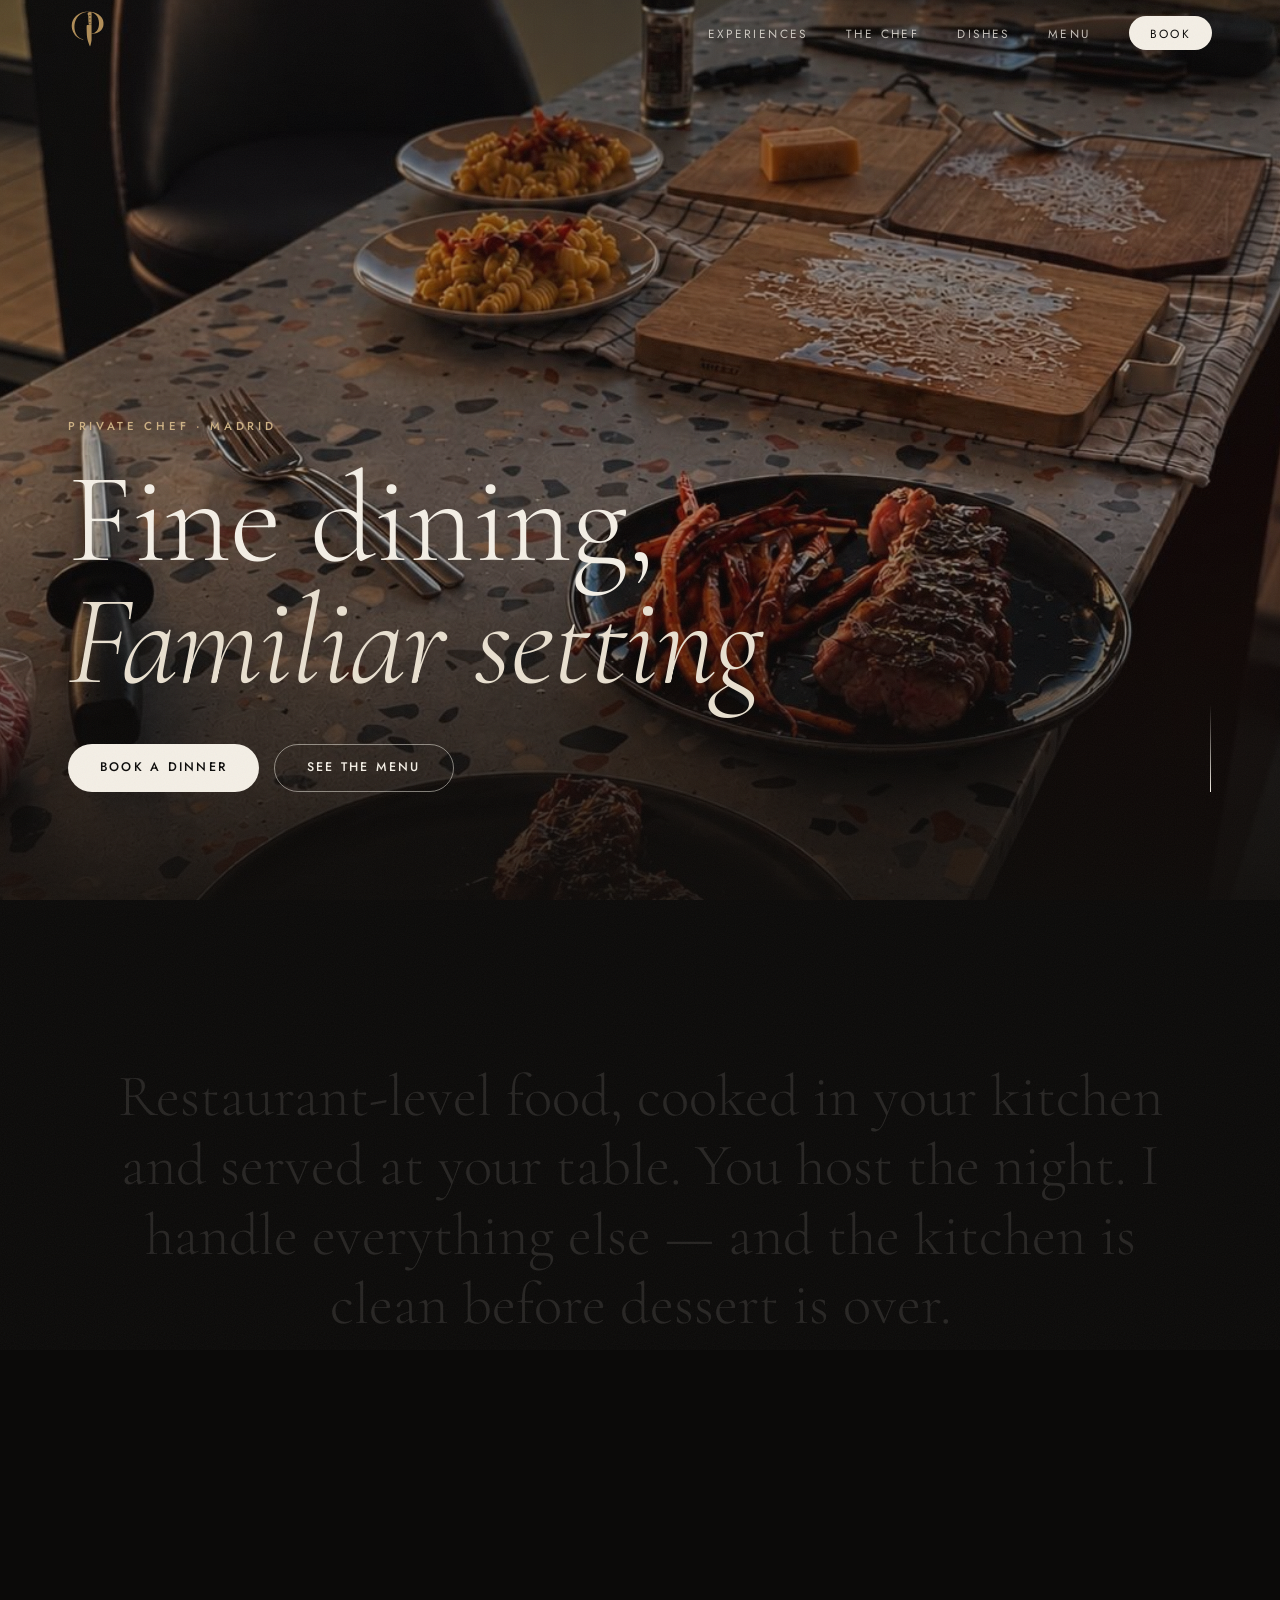
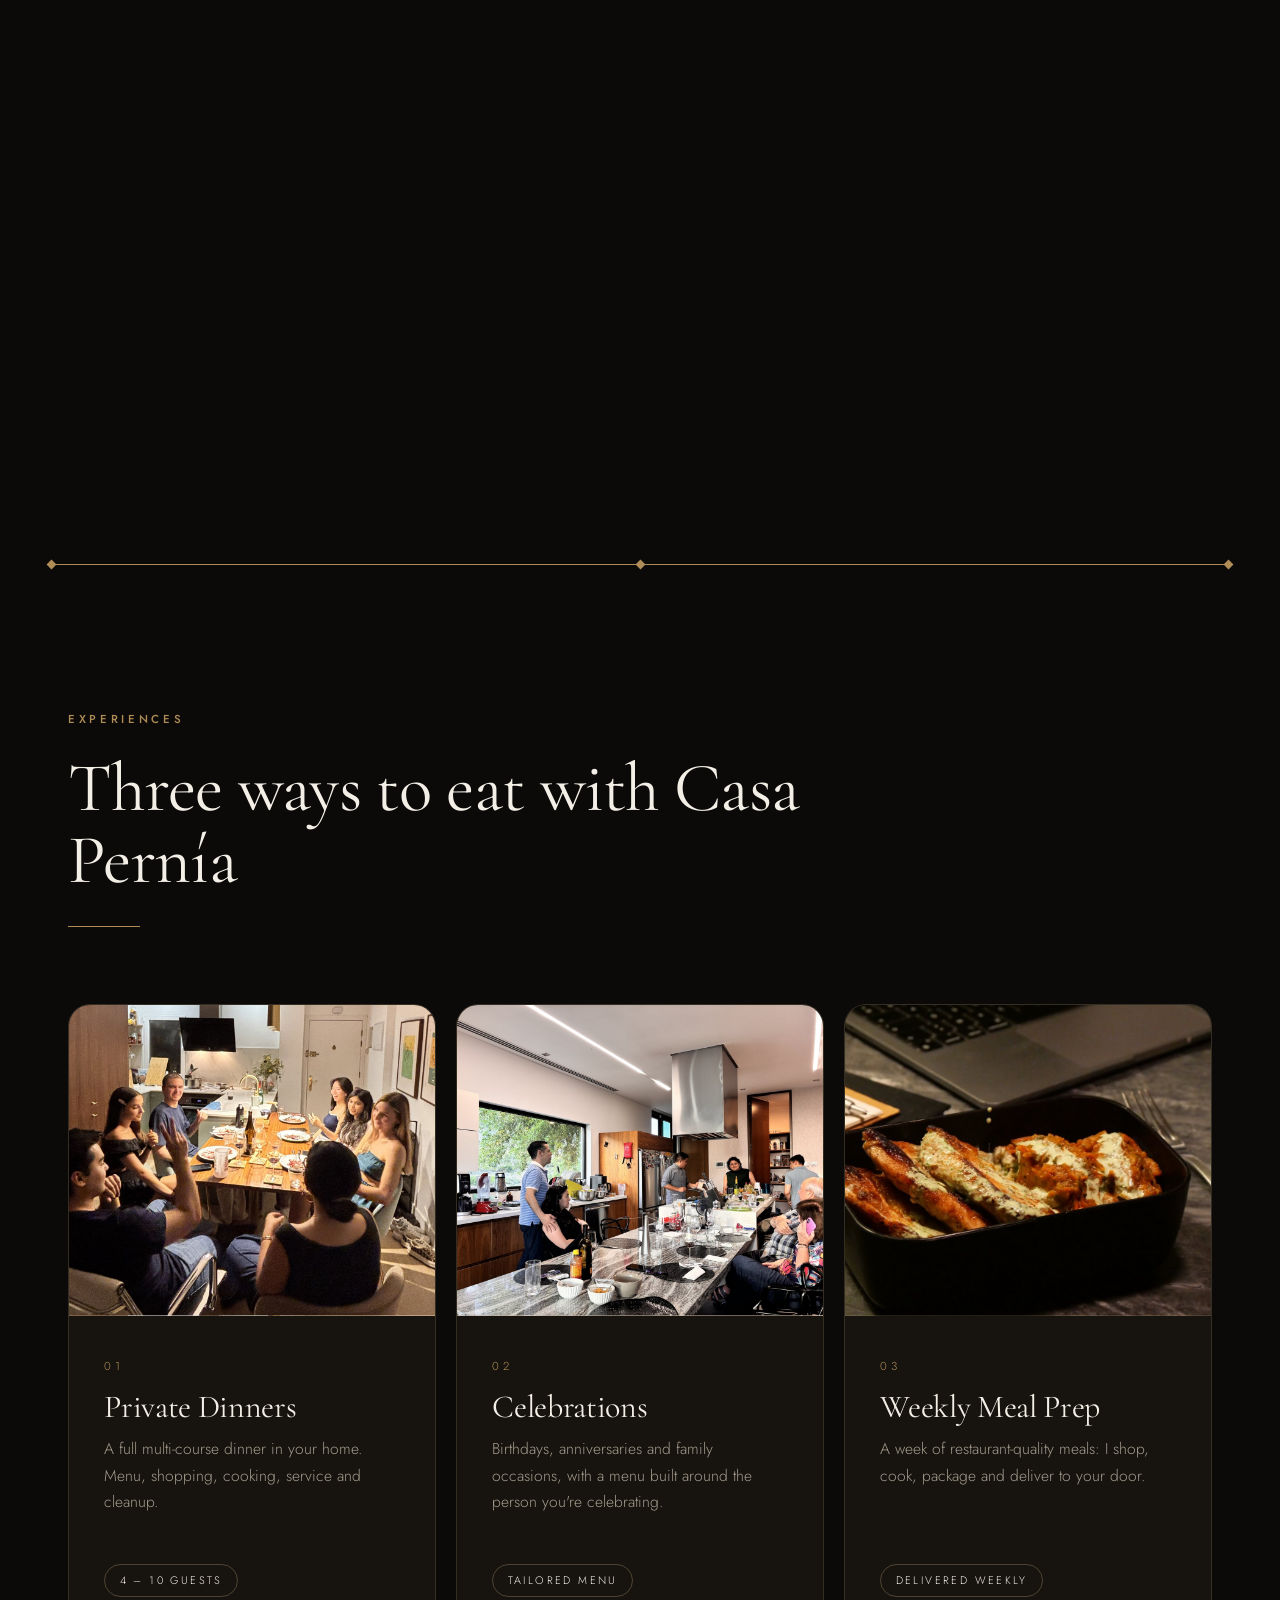
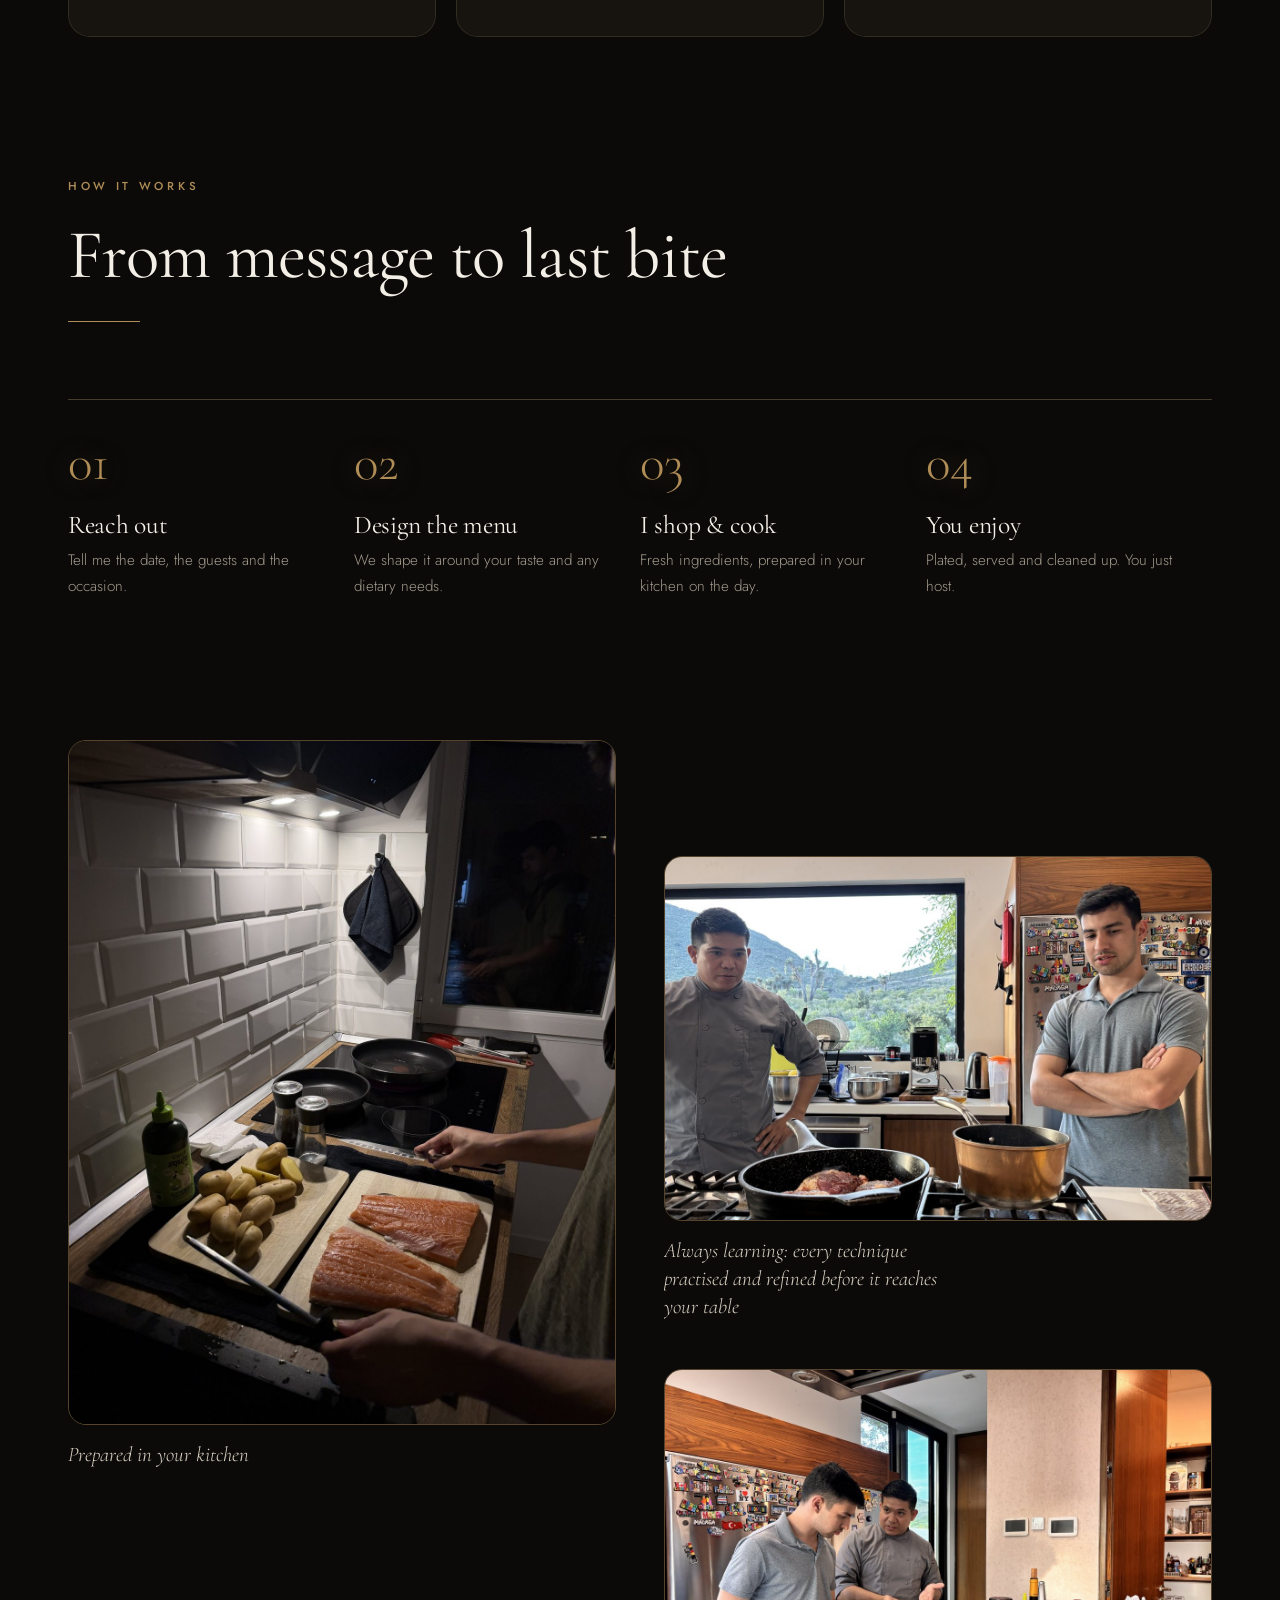
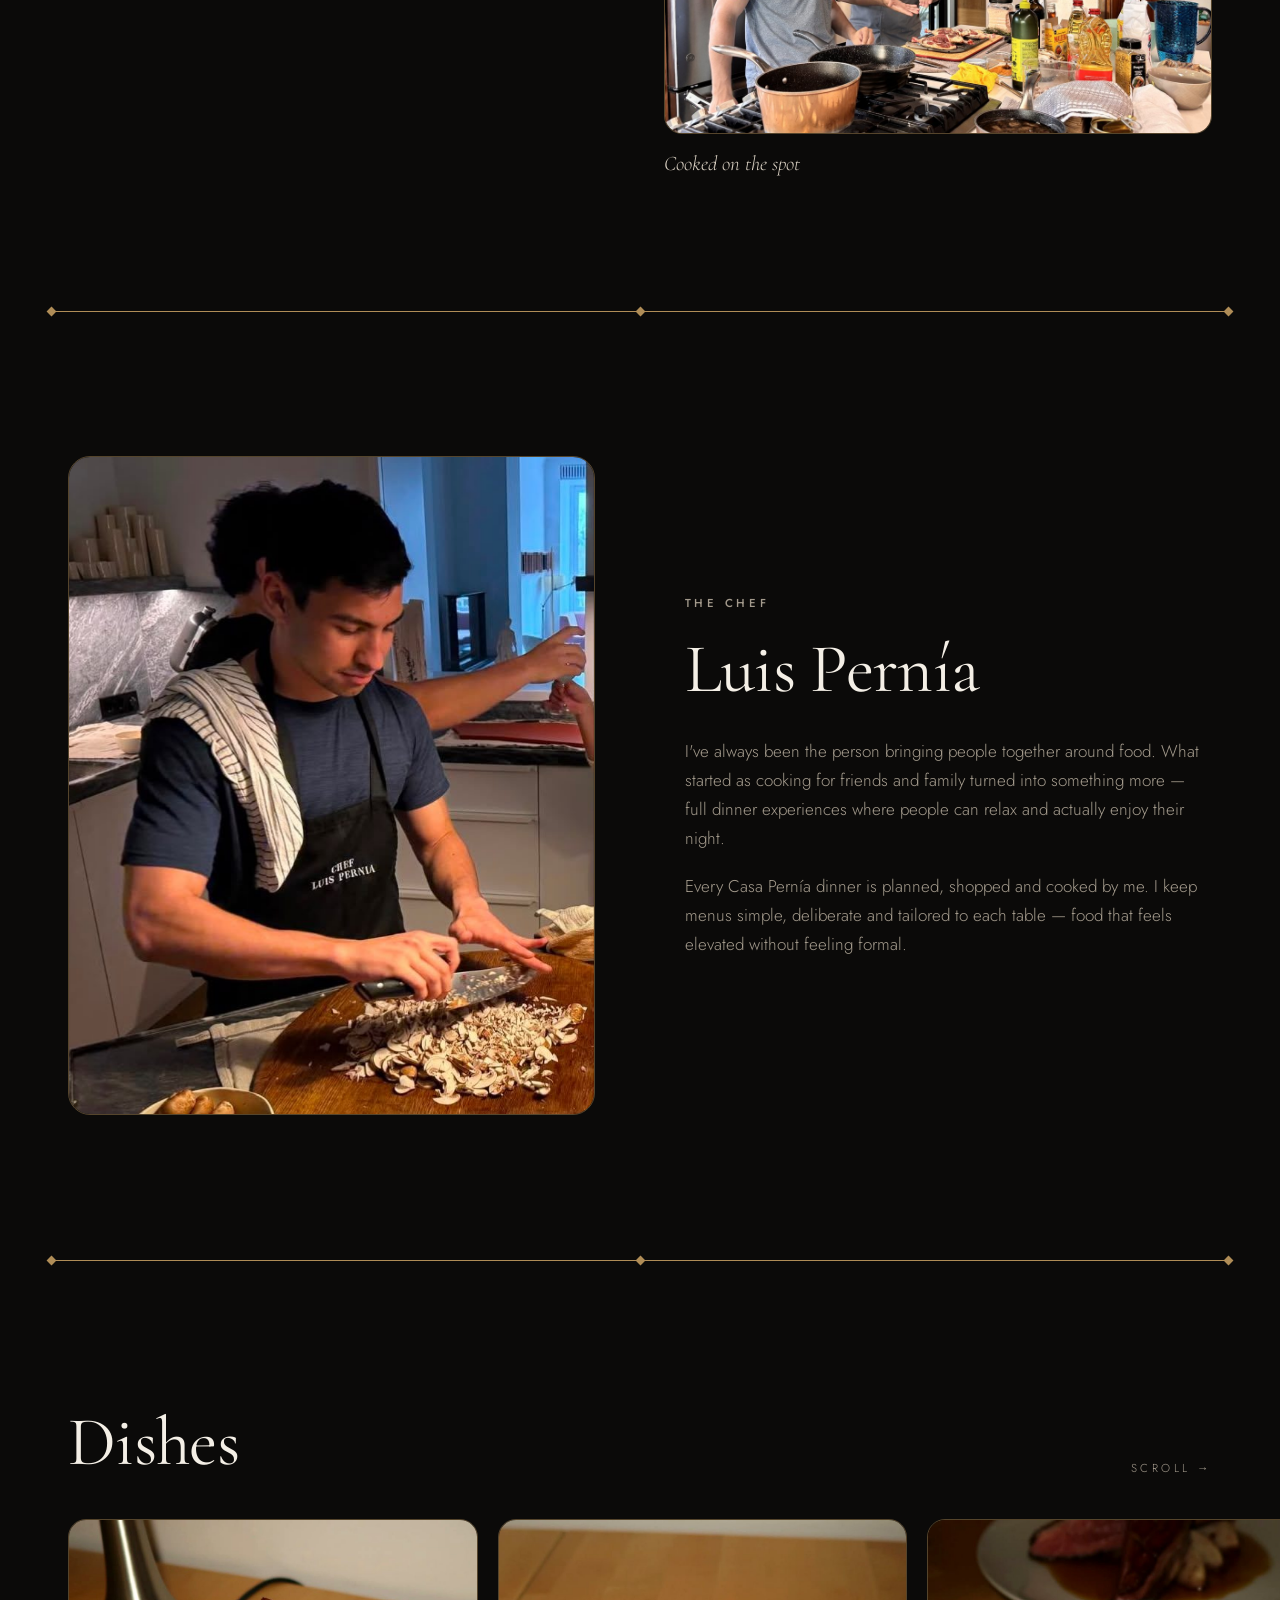
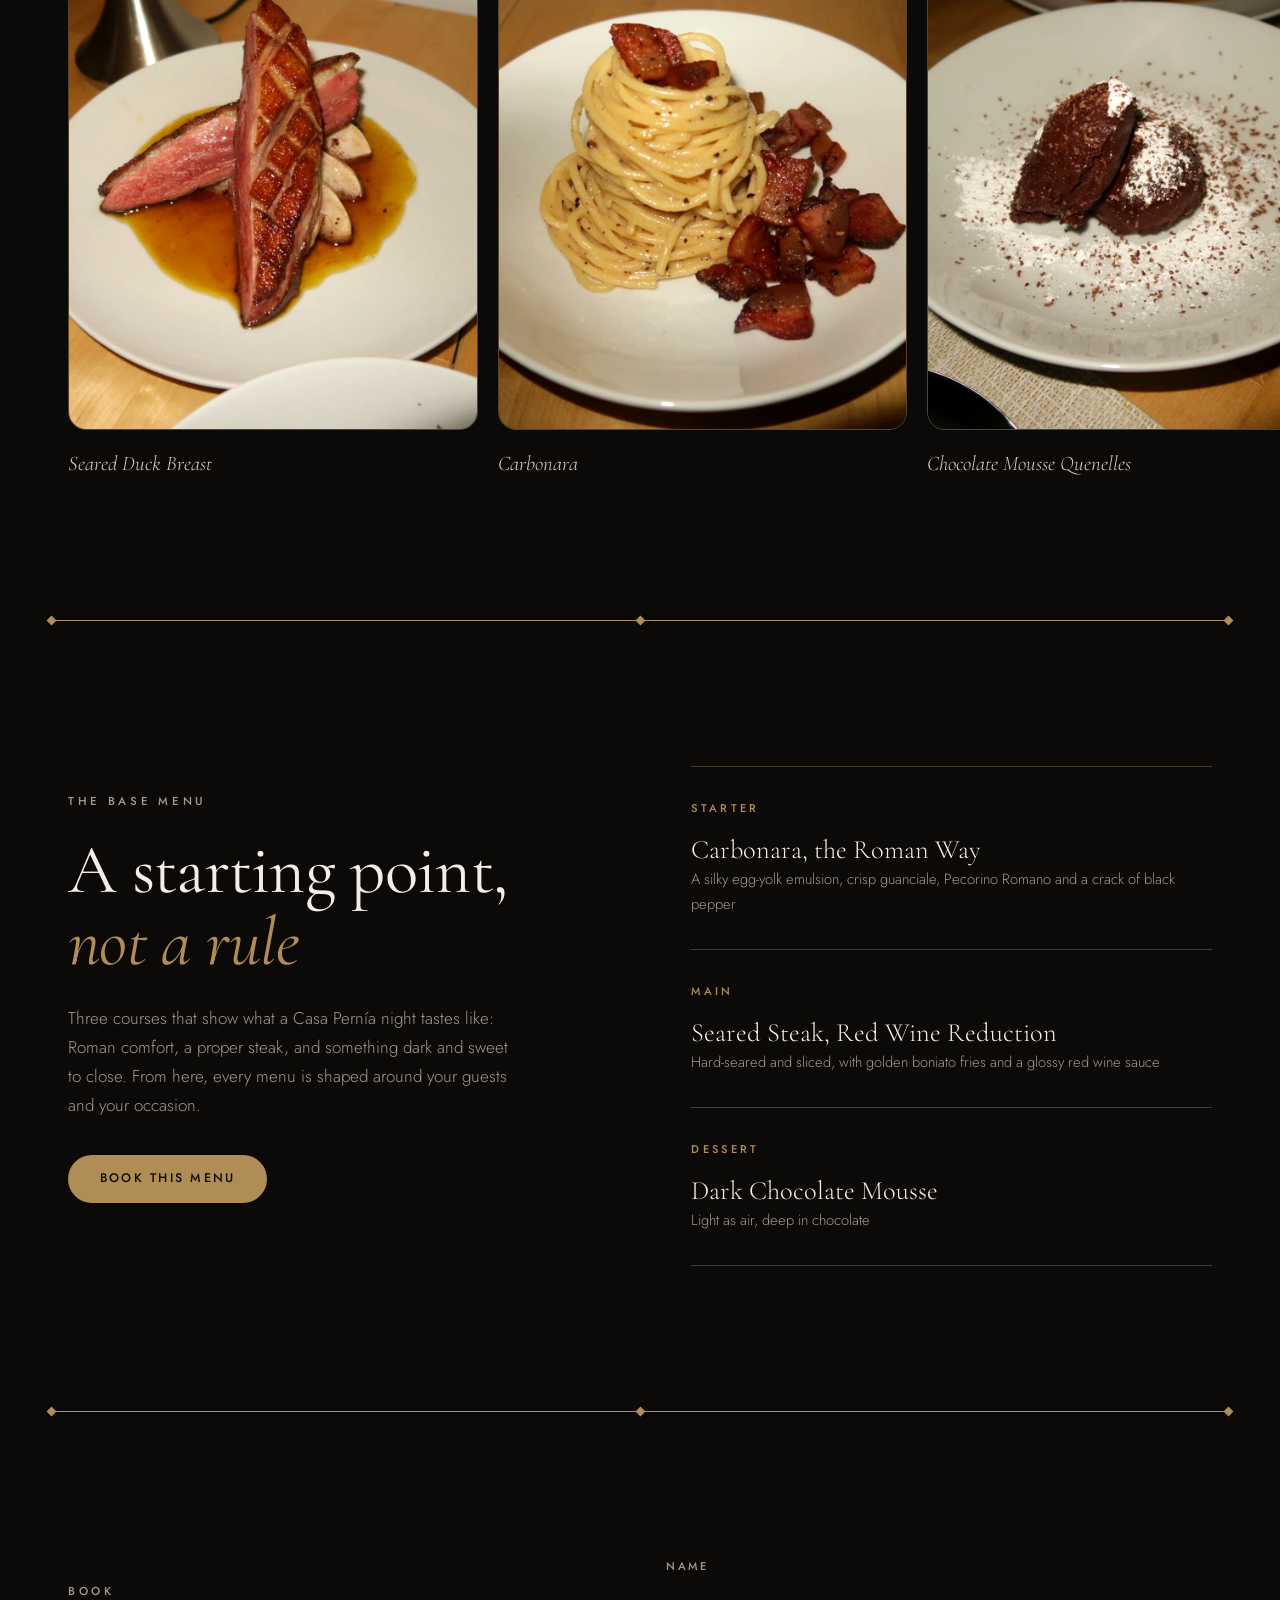
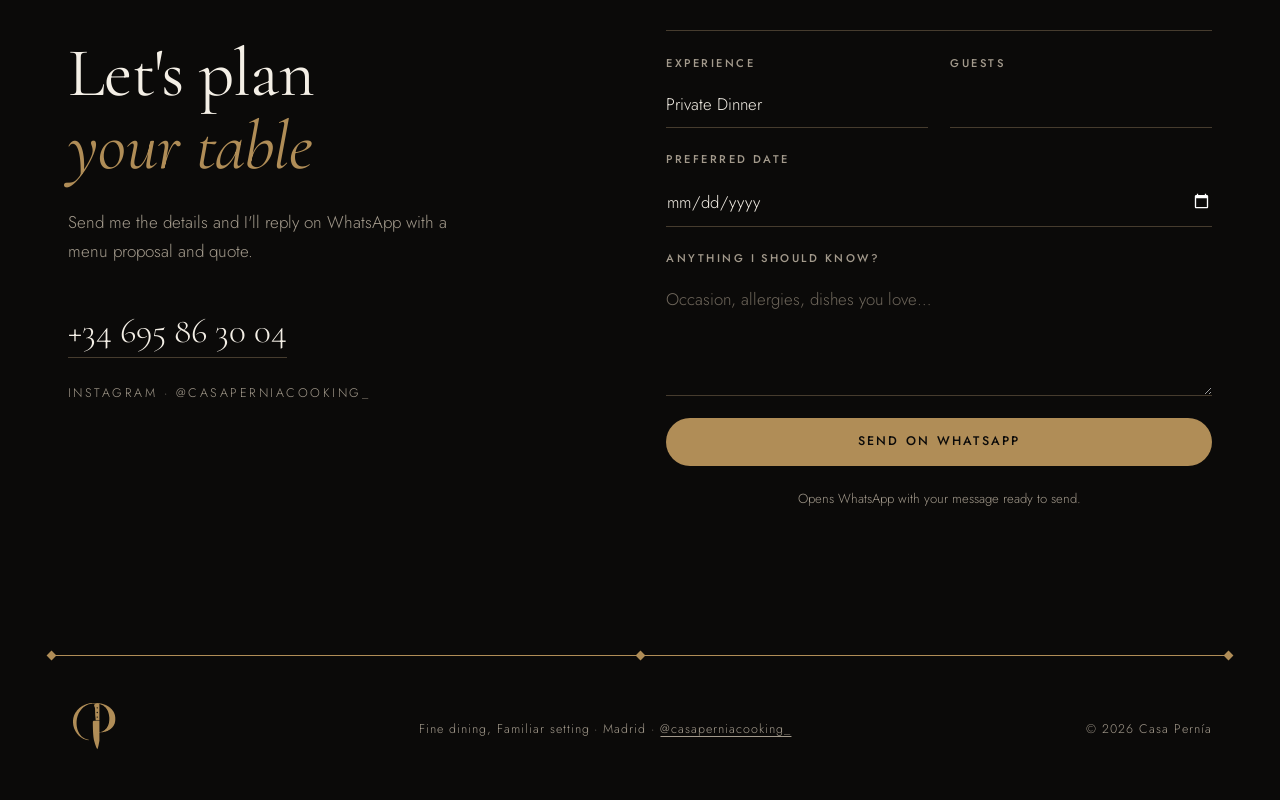
==== index.html @ d882aada "Interlude captions: 'Always learning' on the stove photo with a longer line; cache-bust CSS/JS Co-Au" ====
<!DOCTYPE html>
<html lang="en">
<head>
  <meta charset="UTF-8" />
  <meta name="viewport" content="width=device-width, initial-scale=1.0" />
  <title>Casa Pernía — Fine dining, Familiar setting</title>
  <meta name="description" content="Casa Pernía — private chef dinners, celebrations and weekly meal prep in Madrid, cooked in your kitchen by Luis Pernía." />
  <link rel="preconnect" href="https://fonts.googleapis.com" />
  <link rel="preconnect" href="https://fonts.gstatic.com" crossorigin />
  <link href="https://fonts.googleapis.com/css2?family=Cormorant+Garamond:ital,wght@0,300;0,400;0,500;1,300;1,400&family=Jost:wght@300;400;500&display=swap" rel="stylesheet" />
  <link rel="stylesheet" href="styles.css?v=20261111" />
  <meta name="theme-color" content="#0d0b09" />
  <link rel="icon" type="image/svg+xml" href="images/brand/favicon.svg" />
  <link rel="icon" type="image/png" sizes="32x32" href="images/brand/favicon-32.png" />
  <link rel="apple-touch-icon" href="images/brand/apple-touch-icon.png" />
  <!-- Link previews (WhatsApp, Instagram, iMessage) -->
  <meta property="og:type" content="website" />
  <meta property="og:title" content="Casa Pernía — Fine dining, Familiar setting" />
  <meta property="og:description" content="Private dinners, celebrations and weekly meal prep in Madrid, cooked in your home by Chef Luis Pernía." />
  <meta property="og:image" content="https://casapernia.com/images/table-golden-hour.jpg" />
  <meta property="og:url" content="https://casapernia.com/" />
  <meta name="twitter:card" content="summary_large_image" />
  <link rel="preload" as="image" href="images/table-golden-hour.jpg" />
</head>
<body class="is-loading">
  <div class="progress" id="progress" aria-hidden="true"></div>

  <!-- ── INTRO (Ferrari-style): black screen, only the mark ── -->
  <div class="intro" id="intro" aria-hidden="true">
    <div class="intro-mark">
      <img class="intro-monogram intro-logo" src="images/brand/golden-p.svg" alt="Casa Pernía" />
    </div>
  </div>

  <!-- ── NAV ── -->
  <header class="nav" id="nav">
    <div class="nav-inner">
      <a href="#top" class="nav-logo" aria-label="Casa Pernía, back to top"><span class="nav-mark" aria-hidden="true"></span></a>
      <nav aria-label="Main">
        <ul class="nav-links" id="navLinks">
          <li><a href="#experiences">Experiences</a></li>
          <li><a href="#chef">The Chef</a></li>
          <li><a href="#work">Dishes</a></li>
          <li><a href="#menu">Menu</a></li>
          <li><a href="#book" class="nav-cta">Book</a></li>
        </ul>
      </nav>
      <button class="nav-toggle" id="navToggle" aria-label="Open menu" aria-expanded="false" aria-controls="navLinks">
        <span></span><span></span>
      </button>
    </div>
  </header>

  <main id="top">

    <!-- ── HERO (Steinway-style): full-bleed film ── -->
    <section class="hero" id="hero">
      <div class="hero-media">
        <!-- Drop a video at media/hero.mp4 and it plays here automatically.
             Until then, the slideshow below runs as a "film" of your dishes. -->
        <video class="hero-video" id="heroVideo" autoplay muted loop playsinline preload="auto" aria-hidden="true">
          <source src="media/hero.mp4" type="video/mp4" />
        </video>
        <div class="hero-reel" id="heroReel" aria-hidden="true">
          <div class="reel-slide is-active" style="background-image:url('images/table-golden-hour.jpg')"></div>
          <div class="reel-slide" style="background-image:url('images/table-for-two.jpg')"></div>
          <div class="reel-slide" style="background-image:url('images/table-dinner-party.jpg')"></div>
          <div class="reel-slide" style="background-image:url('images/table-carbonara.jpg')"></div>
          <div class="reel-slide" style="background-image:url('images/table-steak-night.jpg')"></div>
          <div class="reel-slide" style="background-image:url('images/table-salmon.jpg')"></div>
          <div class="reel-slide" style="background-image:url('images/event-steak-spread.jpg')"></div>
          <div class="reel-slide" style="background-image:url('images/event-kitchen.jpg')"></div>
        </div>
        <div class="hero-shade"></div>
      </div>

      <div class="hero-content">
        <p class="eyebrow hero-eyebrow">Private Chef · Madrid</p>
        <h1 class="hero-title">Fine dining,<br /><em>Familiar setting</em></h1>
        <div class="hero-ctas">
          <a href="#book" class="btn btn-light">Book a dinner</a>
          <a href="#menu" class="btn btn-ghost">See the menu</a>
        </div>
      </div>

      <a href="#statement" class="hero-scroll" aria-label="Scroll down">
        <span class="hero-scroll-line"></span>
      </a>
    </section>

    <!-- ── STATEMENT (Apple-style word reveal) ── -->
    <section class="statement" id="statement">
      <p class="statement-text" id="statementText">Restaurant-level food, cooked in your kitchen and served at your table. You host the night. I handle everything else — and the kitchen is clean before dessert is over.</p>
    </section>

    <div class="sep" aria-hidden="true"><div class="sep-line"><i></i><i></i><i></i></div></div>

    <!-- ── EXPERIENCES ── -->
    <section class="section section-light" id="experiences">
      <div class="container">
        <header class="section-head reveal">
          <p class="eyebrow">Experiences</p>
          <h2 class="section-title">Three ways to eat with Casa Pernía</h2>
        </header>

        <div class="exp-grid">
          <article class="exp-card reveal">
            <div class="exp-img" role="img" aria-label="" style="background-image:url('images/dinner-group.jpg')"></div>
            <div class="exp-body">
              <span class="exp-num">01</span>
              <h3>Private Dinners</h3>
              <p>A full multi-course dinner in your home. Menu, shopping, cooking, service and cleanup.</p>
              <span class="exp-tag">4 – 10 guests</span>
            </div>
          </article>

          <article class="exp-card reveal delay-1">
            <div class="exp-img" role="img" aria-label="" style="background-image:url('images/celebration-kitchen.jpg')"></div>
            <div class="exp-body">
              <span class="exp-num">02</span>
              <h3>Celebrations</h3>
              <p>Birthdays, anniversaries and family occasions, with a menu built around the person you're celebrating.</p>
              <span class="exp-tag">Tailored menu</span>
            </div>
          </article>

          <article class="exp-card reveal delay-2">
            <div class="exp-img" role="img" aria-label="" style="background-image:url('images/prep-meal-salmon.jpg')"></div>
            <div class="exp-body">
              <span class="exp-num">03</span>
              <h3>Weekly Meal Prep</h3>
              <p>A week of restaurant-quality meals: I shop, cook, package and deliver to your door.</p>
              <span class="exp-tag">Delivered weekly</span>
            </div>
          </article>
        </div>
      </div>
    </section>

    <!-- ── HOW IT WORKS ── -->
    <section class="section section-light process-wrap">
      <div class="container">
        <header class="section-head reveal">
          <p class="eyebrow">How it works</p>
          <h2 class="section-title">From message to last bite</h2>
        </header>
        <ol class="process">
          <li class="reveal"><span class="process-n">01</span><h3>Reach out</h3><p>Tell me the date, the guests and the occasion.</p></li>
          <li class="reveal delay-1"><span class="process-n">02</span><h3>Design the menu</h3><p>We shape it around your taste and any dietary needs.</p></li>
          <li class="reveal delay-2"><span class="process-n">03</span><h3>I shop &amp; cook</h3><p>Fresh ingredients, prepared in your kitchen on the day.</p></li>
          <li class="reveal delay-3"><span class="process-n">04</span><h3>You enjoy</h3><p>Plated, served and cleaned up. You just host.</p></li>
        </ol>
      </div>
    </section>

    <!-- ── INTERLUDE: from the kitchen to the table ── -->
    <section class="interlude">
      <div class="container interlude-grid">
        <figure class="interlude-item reveal img-reveal">
          <img src="images/prep-kitchen-salmon.jpg" alt="Salmon fillets and new potatoes being prepared on wooden boards in a home kitchen" loading="lazy" />
          <figcaption>Prepared in your kitchen</figcaption>
        </figure>
        <div class="interlude-stack interlude-item--low">
          <figure class="interlude-item interlude-item--wide reveal delay-1 img-reveal">
            <img src="images/cooking-stove.jpg" alt="Luis and a chef watching the meat sear in a cast-iron pan" loading="lazy" />
            <figcaption>Always learning: every technique practised and refined before it reaches your table</figcaption>
          </figure>
          <figure class="interlude-item interlude-item--wide reveal delay-2 img-reveal">
            <img src="images/cooking-chef.jpg" alt="A chef explaining a technique to Luis at the stove" loading="lazy" />
            <figcaption>Cooked on the spot</figcaption>
          </figure>
        </div>
      </div>
    </section>

    <div class="sep" aria-hidden="true"><div class="sep-line"><i></i><i></i><i></i></div></div>

    <!-- ── THE CHEF ── -->
    <section class="section chef" id="chef">
      <div class="container chef-grid">
        <figure class="chef-photo reveal img-reveal">
          <img src="images/chef-luis.jpg" alt="Luis Pernía slicing mushrooms in a home kitchen, wearing a Chef Luis Pernía apron" />
        </figure>
        <div class="chef-text reveal delay-1">
          <p class="eyebrow">The Chef</p>
          <h2 class="section-title">Luis Pernía</h2>
          <p>I've always been the person bringing people together around food. What started as cooking for friends and family turned into something more — full dinner experiences where people can relax and actually enjoy their night.</p>
          <p>Every Casa Pernía dinner is planned, shopped and cooked by me. I keep menus simple, deliberate and tailored to each table — food that feels elevated without feeling formal.</p>
        </div>
      </div>
    </section>

    <div class="sep" aria-hidden="true"><div class="sep-line"><i></i><i></i><i></i></div></div>

    <!-- ── WORK (editorial horizontal strip) ── -->
    <section class="section work" id="work">
      <div class="container">
        <header class="section-head section-head--row reveal">
          <div>
            <h2 class="section-title">Dishes</h2>
          </div>
          <p class="work-hint">Scroll →</p>
        </header>
      </div>
      <div class="work-strip" tabindex="0" aria-label="Photos of recent dishes">
        <figure class="work-item img-reveal"><img src="images/dish-duck-breast.jpg" alt="Seared duck breast with scored crispy skin, sliced pink, over a glossy jus" loading="lazy" /><figcaption>Seared Duck Breast</figcaption></figure>
        <figure class="work-item img-reveal"><img src="images/dish-carbonara-tower.jpg" alt="Spaghetti carbonara twirled into a tall nest with crisp guanciale" loading="lazy" /><figcaption>Carbonara</figcaption></figure>
        <figure class="work-item img-reveal"><img src="images/dish-mousse-quenelles.jpg" alt="Two dark chocolate mousse quenelles dusted with sugar and grated chocolate" loading="lazy" /><figcaption>Chocolate Mousse Quenelles</figcaption></figure>
        <figure class="work-item img-reveal"><img src="images/dish-duck.jpg" alt="Reverse-seared duck leg with potatoes in a saffron-orange sauce" loading="lazy" /><figcaption>Reverse-Seared Duck</figcaption></figure>
        <figure class="work-item img-reveal"><img src="images/dish-octopus.jpg" alt="Crispy fried octopus over guacamole" loading="lazy" /><figcaption>Crispy Octopus</figcaption></figure>
        <figure class="work-item img-reveal"><img src="images/dish-entrada-mexicana.jpg" alt="Queso fundido with mushrooms in cast-iron skillets, ribeye chicharrón over guacamole, totopos and tortillas" loading="lazy" /><figcaption>Entrada Mexicana</figcaption></figure>
        <figure class="work-item img-reveal"><img src="images/dish-shrimp-shell.jpg" alt="Shrimp in a sauce made from their own shells" loading="lazy" /><figcaption>Shrimp in Shell Sauce</figcaption></figure>
        <figure class="work-item img-reveal"><img src="images/prep-meal-salmon.jpg" alt="Seared salmon with a herb sauce over roasted vegetables in a black meal prep container, beside a notebook and laptop" loading="lazy" /><figcaption>Weekly Meal Prep</figcaption></figure>
        <figure class="work-item img-reveal"><img src="images/dish-mousse-golden-hour.jpg" alt="Chocolate mousse in afternoon sunlight on a wooden board" loading="lazy" /><figcaption>Mousse at Golden Hour</figcaption></figure>
        <figure class="work-item img-reveal"><img src="images/dish-cod.jpg" alt="Lime cod with quinoa and Brussels sprouts over a creamy sauce" loading="lazy" /><figcaption>Lime Cod</figcaption></figure>
      </div>
    </section>

    <div class="sep" aria-hidden="true"><div class="sep-line"><i></i><i></i><i></i></div></div>

    <!-- ── MENU (ivory, editorial) ── -->
    <section class="section section-ivory" id="menu">
      <div class="container menu-grid">
        <div class="menu-intro reveal">
          <p class="eyebrow eyebrow--dark">The base menu</p>
          <h2 class="section-title">A starting point,<br /><em>not a rule</em></h2>
          <p>Three courses that show what a Casa Pernía night tastes like: Roman comfort, a proper steak, and something dark and sweet to close. From here, every menu is shaped around your guests and your occasion.</p>
          <a href="#book" class="btn btn-dark">Book this menu</a>
        </div>

        <div class="menu-card reveal delay-1">
          <div class="course">
            <span class="course-label">Starter</span>
            <p class="dish">Carbonara, the Roman Way</p>
            <p class="dish-note">A silky egg-yolk emulsion, crisp guanciale, Pecorino Romano and a crack of black pepper</p>
          </div>
          <div class="course">
            <span class="course-label">Main</span>
            <p class="dish">Seared Steak, Red Wine Reduction</p>
            <p class="dish-note">Hard-seared and sliced, with golden boniato fries and a glossy red wine sauce</p>
          </div>
          <div class="course">
            <span class="course-label">Dessert</span>
            <p class="dish">Dark Chocolate Mousse</p>
            <p class="dish-note">Light as air, deep in chocolate</p>
          </div>
        </div>
      </div>
    </section>

    <div class="sep" aria-hidden="true"><div class="sep-line"><i></i><i></i><i></i></div></div>

    <!-- ── BOOK ── -->
    <section class="section book" id="book">
      <div class="container book-grid">
        <div class="book-text reveal">
          <p class="eyebrow">Book</p>
          <h2 class="section-title">Let's plan<br /><em>your table</em></h2>
          <p>Send me the details and I'll reply on WhatsApp with a menu proposal and quote.</p>
          <a class="book-phone" href="tel:+34695863004">+34 695 86 30 04</a>
          <a class="book-ig" href="https://www.instagram.com/casaperniacooking_/" target="_blank" rel="noopener">Instagram · @casaperniacooking_</a>
        </div>

        <form class="book-form reveal delay-1" id="bookForm" novalidate>
          <div class="field">
            <label for="f-name">Name</label>
            <input id="f-name" name="name" type="text" autocomplete="name" required />
          </div>
          <div class="field-row">
            <div class="field">
              <label for="f-type">Experience</label>
              <select id="f-type" name="type">
                <option>Private Dinner</option>
                <option>Celebration</option>
                <option>Weekly Meal Prep</option>
              </select>
            </div>
            <div class="field">
              <label for="f-guests">Guests</label>
              <input id="f-guests" name="guests" type="number" min="1" inputmode="numeric" />
            </div>
          </div>
          <div class="field">
            <label for="f-date">Preferred date</label>
            <input id="f-date" name="date" type="date" />
          </div>
          <div class="field">
            <label for="f-msg">Anything I should know?</label>
            <textarea id="f-msg" name="message" rows="4" placeholder="Occasion, allergies, dishes you love…"></textarea>
          </div>
          <button type="submit" class="btn btn-dark btn-full">Send on WhatsApp</button>
          <a id="waLink" class="btn btn-wa btn-full" href="https://wa.me/34695863004" target="_blank" rel="noopener" hidden>Open WhatsApp</a>
          <p class="form-note" id="formNote">Opens WhatsApp with your message ready to send.</p>
        </form>
      </div>
    </section>

  </main>

  <div class="sep" aria-hidden="true"><div class="sep-line"><i></i><i></i><i></i></div></div>

  <footer class="footer">
    <div class="container footer-inner">
      <span class="footer-logo" role="img" aria-label="Casa Pernía"></span>
      <span class="footer-tag">Fine dining, Familiar setting · Madrid · <a href="https://www.instagram.com/casaperniacooking_/" target="_blank" rel="noopener">@casaperniacooking_</a></span>
      <span class="footer-copy">&copy; <span id="year"></span> Casa Pernía</span>
    </div>
  </footer>

  <script src="script.js?v=20261111"></script>
</body>
</html>
---- styles.css ----
/* ══════════════════════════════════════
   CASA PERNIA — design tokens (dark / brand black + gold)
══════════════════════════════════════ */
:root {
  --paper:   #0b0a09;   /* main background: the brand black (warm, not pure) */
  --paper-2: #12100e;   /* slightly lifted black for alternating sections */
  --card:    #17140f;   /* cards & inputs */
  --ink:     #f4efe6;   /* main text: ivory */
  --ink-soft:#d9d0c2;
  --muted:   #a39a8c;   /* secondary text (AA on black) */
  --brass:   #b08d57;   /* brand gold */
  --brass-l: #cdb184;   /* light gold for small text on photos */
  --ivory:   #f4efe6;   /* text on dark (hero, intro) */
  --line:    rgba(205, 177, 132, 0.16);
  --line-2:  rgba(205, 177, 132, 0.3);

  --serif: 'Cormorant Garamond', 'Times New Roman', serif;
  --sans:  'Jost', 'Helvetica Neue', Arial, sans-serif;

  --ease: cubic-bezier(0.22, 1, 0.36, 1);
  --pad: clamp(1.25rem, 4vw, 3rem);
}

*, *::before, *::after { box-sizing: border-box; margin: 0; padding: 0; }
html { scroll-behavior: smooth; -webkit-text-size-adjust: 100%; }
body {
  background: var(--paper);
  color: var(--ink);
  font-family: var(--sans);
  font-weight: 300;
  font-size: 17px;
  line-height: 1.7;
  -webkit-font-smoothing: antialiased;
  overflow-x: hidden;
}
body.is-loading { overflow: hidden; }
img { display: block; max-width: 100%; }
a { color: inherit; text-decoration: none; }
ul, ol { list-style: none; }
button { font: inherit; color: inherit; background: none; border: none; cursor: pointer; }
::selection { background: var(--ink); color: var(--paper); }

h1, h2, h3 { font-family: var(--serif); font-weight: 400; line-height: 1.05; letter-spacing: -0.01em; }
em { font-style: italic; }

.container { max-width: 1240px; margin: 0 auto; padding: 0 var(--pad); }
section[id] { scroll-margin-top: 64px; } /* nav links land below the fixed bar */
.section { padding: clamp(5rem, 11vw, 9rem) 0; }

.eyebrow {
  font-family: var(--sans);
  font-size: 0.72rem;
  font-weight: 500;
  letter-spacing: 0.32em;
  text-transform: uppercase;
  color: var(--brass);
  margin-bottom: 1.4rem;
}
.eyebrow--dark { color: var(--brass); }

.section-head { max-width: 760px; margin-bottom: clamp(3rem, 6vw, 5rem); }
.section-head--row { max-width: none; display: flex; justify-content: space-between; align-items: flex-end; gap: 2rem; }
.section-title { font-size: clamp(2.4rem, 5.4vw, 4.4rem); color: var(--ink); }
.section-title em { color: var(--brass); }

/* ── Buttons ── */
.btn {
  display: inline-flex;
  align-items: center;
  justify-content: center;
  min-height: 48px;
  padding: 0 2rem;
  border-radius: 999px;
  font-family: var(--sans);
  font-size: 0.78rem;
  font-weight: 500;
  letter-spacing: 0.18em;
  text-transform: uppercase;
  transition: background 0.4s var(--ease), color 0.4s var(--ease), border-color 0.4s var(--ease), transform 0.4s var(--ease);
}
.btn:hover { transform: translateY(-2px); }
.btn-light { background: var(--ivory); color: #0b0a09; }
.btn-light:hover { background: #fff; }
.btn-ghost { border: 1px solid rgba(244, 239, 230, 0.5); color: var(--ivory); }
.btn-ghost:hover { border-color: var(--ivory); background: rgba(244, 239, 230, 0.1); }
.btn-dark { background: var(--brass); color: #0b0a09; }
.btn-dark:hover { background: var(--brass-l); }
.btn-full { width: 100%; }
.btn-wa { border: 1px solid var(--brass); color: var(--ink); }
.btn-wa:hover { background: var(--brass); color: #0b0a09; }
.btn[hidden] { display: none; }

/* ── Reveal ── */
.reveal { opacity: 0; transform: translateY(36px); transition: opacity 1.1s var(--ease), transform 1.1s var(--ease); }
.reveal.visible { opacity: 1; transform: none; }
.delay-1 { transition-delay: 0.1s; }
.delay-2 { transition-delay: 0.2s; }
.delay-3 { transition-delay: 0.3s; }

/* ══════════════════════════════════════
   INTRO — black screen, only the mark (stays dark on purpose)
══════════════════════════════════════ */
.intro {
  position: fixed;
  inset: 0;
  z-index: 2000;
  background: #000;
  display: grid;
  place-items: center;
  transition: opacity 0.9s var(--ease), visibility 0.9s;
}
.intro.is-done { opacity: 0; visibility: hidden; }
.intro-mark { display: flex; flex-direction: column; align-items: center; gap: 1.4rem; }
.intro-monogram {
  font-family: var(--serif);
  font-size: clamp(3rem, 9vw, 5.5rem);
  font-weight: 300;
  line-height: 1;
  letter-spacing: 0.01em;
  white-space: nowrap;
  color: var(--ivory);
  opacity: 0;
  transform: scale(0.96);
  animation: introIn 1.4s var(--ease) 0.2s forwards;
}
.intro-amp { color: var(--brass-l); font-style: italic; }
.intro-logo { display: block; width: clamp(130px, 22vw, 210px); height: auto; }
.intro-line {
  width: 0;
  height: 1px;
  background: var(--brass-l);
  animation: introLine 1s var(--ease) 0.9s forwards;
}
.intro-word {
  font-family: var(--sans);
  font-size: 0.72rem;
  font-weight: 400;
  letter-spacing: 0.45em;
  padding-left: 0.45em;
  text-transform: uppercase;
  color: #9a9184;
  opacity: 0;
  animation: introFade 1s var(--ease) 1.3s forwards;
}
@keyframes introIn { to { opacity: 1; transform: none; } }
@keyframes introLine { to { width: 88px; } }
@keyframes introFade { to { opacity: 1; } }

/* ══════════════════════════════════════
   NAV — ivory over the hero film, ink once scrolled onto paper
══════════════════════════════════════ */
.nav {
  position: fixed;
  top: 0; left: 0; right: 0;
  z-index: 1000;
  color: var(--ivory);
  transition: background 0.5s var(--ease), border-color 0.5s var(--ease), color 0.5s var(--ease);
  border-bottom: 1px solid transparent;
}
.nav.scrolled {
  background: rgba(11, 10, 9, 0.78);
  backdrop-filter: saturate(160%) blur(18px);
  -webkit-backdrop-filter: saturate(160%) blur(18px);
  border-bottom-color: var(--line);
  color: var(--ivory);
}
.nav-inner {
  max-width: 1240px;
  margin: 0 auto;
  padding: 0 var(--pad);
  height: 64px;
  display: flex;
  align-items: center;
  justify-content: space-between;
}
.nav-logo {
  font-family: var(--serif);
  font-size: 1.45rem;
  font-weight: 400;
  letter-spacing: 0.02em;
  display: inline-flex;
  align-items: center;
  gap: 0.55rem;
}
.nav-mark {
  width: 42px;
  height: 42px;
  background: #B08D57;
  -webkit-mask: url(images/brand/p-mask.svg) center / contain no-repeat;
  mask: url(images/brand/p-mask.svg) center / contain no-repeat;
  transition: background 0.5s var(--ease);
}
.nav-links { display: flex; align-items: center; gap: 2.4rem; }
.nav-links a {
  font-size: 0.74rem;
  font-weight: 400;
  letter-spacing: 0.2em;
  text-transform: uppercase;
  color: inherit;
  opacity: 0.78;
  transition: opacity 0.3s;
}
.nav-links a:hover { opacity: 1; }
.nav-links .nav-cta {
  opacity: 1;
  color: #0b0a09;
  background: var(--ivory);
  padding: 0.55rem 1.3rem;
  border-radius: 999px;
  transition: background 0.4s var(--ease), color 0.4s var(--ease);
}
.nav.scrolled .nav-links .nav-cta { background: var(--brass); color: #0b0a09; }
.nav-toggle { display: none; width: 44px; height: 44px; position: relative; color: inherit; }
.nav-toggle span {
  position: absolute; left: 11px; right: 11px; height: 1px; background: currentColor;
  transition: transform 0.4s var(--ease), top 0.4s var(--ease);
}
.nav-toggle span:first-child { top: 18px; }
.nav-toggle span:last-child { top: 25px; }
.nav-toggle[aria-expanded="true"] { color: var(--ink); }
.nav-toggle[aria-expanded="true"] span:first-child { top: 22px; transform: rotate(45deg); }
.nav-toggle[aria-expanded="true"] span:last-child { top: 22px; transform: rotate(-45deg); }

/* ══════════════════════════════════════
   HERO — full-bleed film (stays dark so photos glow)
══════════════════════════════════════ */
.hero {
  position: relative;
  height: 100vh;
  height: 100svh;
  min-height: 560px;
  display: flex;
  align-items: flex-end;
  overflow: hidden;
  background: #0d0b09;
  color: var(--ivory);
}
.hero-media { position: absolute; inset: 0; }
.hero-video {
  position: absolute; inset: 0;
  width: 100%; height: 100%;
  object-fit: cover;
  opacity: 0;
  transition: opacity 1.2s var(--ease);
}
.hero.has-video .hero-video { opacity: 1; }
.hero.has-video .hero-reel { opacity: 0; }
.hero-reel { position: absolute; inset: 0; transition: opacity 1.2s var(--ease); }
.reel-slide {
  position: absolute; inset: -2%;
  background-size: cover;
  background-position: center;
  opacity: 0;
  transform: scale(1.12);
  transition: opacity 2s ease, transform 7.5s linear;
}
.reel-slide.is-active { opacity: 1; transform: scale(1); }
.hero-shade {
  position: absolute; inset: 0;
  background: linear-gradient(to top, rgba(13, 11, 9, 0.88) 0%, rgba(13, 11, 9, 0.3) 45%, rgba(13, 11, 9, 0.5) 100%);
}
.hero-content {
  position: relative;
  z-index: 1;
  width: 100%;
  max-width: 1240px;
  margin: 0 auto;
  padding: 0 var(--pad) clamp(5rem, 12vh, 8rem);
}
.hero-eyebrow { color: var(--brass-l); }
.hero-title {
  font-size: clamp(3.4rem, 10vw, 8.5rem);
  font-weight: 300;
  line-height: 0.95;
  margin-bottom: 2.6rem;
  color: var(--ivory);
}
.hero-title em { color: #e9e0d0; }
.hero-ctas { display: flex; gap: 0.9rem; flex-wrap: wrap; }
.hero-eyebrow, .hero-title, .hero-ctas { opacity: 0; transform: translateY(24px); transition: opacity 1.4s var(--ease), transform 1.4s var(--ease); }
body.is-ready .hero-eyebrow { opacity: 1; transform: none; transition-delay: 0.15s; }
body.is-ready .hero-title   { opacity: 1; transform: none; transition-delay: 0.3s; }
body.is-ready .hero-ctas    { opacity: 1; transform: none; transition-delay: 0.5s; }

.hero-scroll {
  position: absolute;
  right: var(--pad);
  bottom: clamp(5rem, 12vh, 8rem);
  z-index: 1;
  width: 44px; height: 88px;
  display: flex; justify-content: center;
}
.hero-scroll-line {
  width: 1px; height: 100%;
  background: linear-gradient(to bottom, transparent, var(--ivory));
  animation: scrollLine 2.4s ease-in-out infinite;
  transform-origin: top;
}
@keyframes scrollLine {
  0% { transform: scaleY(0); opacity: 0; }
  40% { transform: scaleY(1); opacity: 1; }
  100% { transform: scaleY(1); opacity: 0; }
}

/* ══════════════════════════════════════
   STATEMENT — word-by-word reveal
══════════════════════════════════════ */
.statement {
  min-height: 140vh;
  padding: 0 var(--pad);
  display: flex;
  align-items: flex-start;
  justify-content: center;
}
.statement-text {
  position: sticky;
  top: 22vh;
  max-width: 1100px;
  margin: 18vh auto 0;
  font-family: var(--serif);
  font-size: clamp(2rem, 4.6vw, 3.9rem);
  font-weight: 300;
  line-height: 1.18;
  text-align: center;
  color: var(--ink);
}
.statement-text .w { color: rgba(244, 239, 230, 0.12); transition: color 0.35s linear; }
.statement-text .w.on { color: var(--ink); }

/* ══════════════════════════════════════
   EXPERIENCES + PROCESS (parchment band)
══════════════════════════════════════ */
.section-light { background: var(--paper); }
.exp-grid { display: grid; grid-template-columns: repeat(3, minmax(0, 1fr)); gap: 1.25rem; }
.exp-card {
  background: var(--card);
  border: 1px solid var(--line);
  border-radius: 22px;
  overflow: hidden;
  display: flex;
  flex-direction: column;
  transition: transform 0.6s var(--ease), box-shadow 0.6s var(--ease);
}
.exp-card:hover { transform: translateY(-6px); box-shadow: 0 30px 60px -30px rgba(0, 0, 0, 0.9); border-color: var(--line-2); }
.exp-img {
  aspect-ratio: 4 / 3.4;
  background-size: cover;
  background-position: center;
  transition: transform 1.2s var(--ease);
}
.exp-card:hover .exp-img { transform: scale(1.04); }
.exp-body { padding: 2.6rem 2.2rem 2.4rem; min-height: 320px; display: flex; flex-direction: column; gap: 0.8rem; flex: 1; position: relative; background: var(--card); }
.exp-num { font-size: 0.72rem; letter-spacing: 0.3em; color: var(--brass); }
.exp-body h3 { font-size: 2rem; }
.exp-body p { color: var(--muted); font-size: 0.98rem; flex: 1; }
.exp-tag {
  align-self: flex-start;
  margin-top: 0.6rem;
  font-size: 0.68rem;
  letter-spacing: 0.22em;
  text-transform: uppercase;
  color: var(--ink);
  border: 1px solid var(--line-2);
  border-radius: 999px;
  padding: 0.4rem 0.9rem;
}

/* ── Process ── */
.process-wrap { padding-top: 0; }
.process { display: grid; grid-template-columns: repeat(4, minmax(0, 1fr)); border-top: 1px solid var(--line-2); }
.process li { padding: 2.4rem 1.6rem 0 0; }
.process-n { display: block; font-family: var(--serif); font-size: 3.2rem; font-weight: 300; color: var(--brass); line-height: 1; margin-bottom: 1.4rem; }
.process h3 { font-size: 1.6rem; margin-bottom: 0.6rem; }
.process p { color: var(--muted); font-size: 0.95rem; }

/* ══════════════════════════════════════
   CHEF
══════════════════════════════════════ */
.chef-grid { display: grid; grid-template-columns: minmax(0, 1fr) minmax(0, 1fr); gap: clamp(3rem, 7vw, 7rem); align-items: center; }
.chef-photo { border-radius: 22px; overflow: hidden; aspect-ratio: 4 / 5; }
.chef-photo img { width: 100%; height: 100%; object-fit: cover; }
.chef-text .section-title { margin-bottom: 2rem; }
.chef-text p { color: var(--muted); margin-bottom: 1.2rem; max-width: 520px; }

/* ══════════════════════════════════════
   WORK — horizontal strip
══════════════════════════════════════ */
.work { padding-bottom: clamp(5rem, 9vw, 8rem); }
.work .section-head { margin-bottom: 2.5rem; }
.work-hint { font-size: 0.72rem; letter-spacing: 0.3em; text-transform: uppercase; color: var(--muted); }
.work-strip {
  display: flex;
  gap: 1.25rem;
  overflow-x: auto;
  scroll-snap-type: x mandatory;
  --edge: max(var(--pad), calc((100vw - 1240px) / 2 + var(--pad)));
  padding: 0 var(--edge) 1.2rem;
  scroll-padding-inline: var(--edge);
  scrollbar-width: thin;
  scrollbar-color: var(--line-2) transparent;
}
.work-strip:focus-visible { outline: 1px solid var(--brass); outline-offset: 4px; }
.work-item { flex: 0 0 clamp(260px, 32vw, 420px); scroll-snap-align: start; }
.work-item img { width: 100%; aspect-ratio: 4 / 5; object-fit: cover; border-radius: 18px; }
.work-item figcaption { margin-top: 1rem; font-family: var(--serif); font-style: italic; font-size: 1.3rem; color: var(--ink-soft); }

/* ══════════════════════════════════════
   MENU — parchment card
══════════════════════════════════════ */
.section-ivory { background: var(--paper); color: var(--ink); }
.menu-grid { display: grid; grid-template-columns: minmax(0, 1fr) minmax(0, 1fr); gap: clamp(3rem, 8vw, 8rem); align-items: start; }
.menu-intro p { color: var(--muted); max-width: 440px; margin-top: 1.6rem; }
.menu-intro .btn { margin-top: 2.2rem; }
.menu-card { border-top: 1px solid var(--line-2); }
.course { padding: 2rem 0; border-bottom: 1px solid var(--line-2); }
.course-label { display: block; font-size: 0.7rem; font-weight: 500; letter-spacing: 0.3em; text-transform: uppercase; color: var(--brass); margin-bottom: 1rem; }
.dish { font-family: var(--serif); font-size: 1.65rem; line-height: 1.25; }
.dish-note { font-size: 0.92rem; color: var(--muted); margin-bottom: 0.9rem; }
.dish-note:last-child { margin-bottom: 0; }

/* ══════════════════════════════════════
   BOOK
══════════════════════════════════════ */
.book-grid { display: grid; grid-template-columns: minmax(0, 1fr) minmax(0, 1.1fr); gap: clamp(3rem, 8vw, 8rem); align-items: start; }
.book-text p { color: var(--muted); margin: 1.6rem 0 2.2rem; max-width: 420px; }
.book-phone { font-family: var(--serif); font-size: clamp(1.6rem, 3vw, 2.2rem); border-bottom: 1px solid var(--line-2); padding-bottom: 0.3rem; transition: border-color 0.3s; }
.book-phone:hover { border-color: var(--brass); }
.book-ig { display: block; margin-top: 1.4rem; font-size: 0.78rem; letter-spacing: 0.2em; text-transform: uppercase; color: var(--muted); transition: color 0.3s; }
.book-ig:hover { color: var(--brass); }
.footer-tag a { text-decoration: underline; text-underline-offset: 3px; }
.book-form { display: flex; flex-direction: column; gap: 1.4rem; }
.field-row { display: grid; grid-template-columns: minmax(0, 1fr) minmax(0, 1fr); gap: 1.4rem; }
.field { display: flex; flex-direction: column; gap: 0.5rem; }
.field label { font-size: 0.7rem; font-weight: 500; letter-spacing: 0.22em; text-transform: uppercase; color: var(--muted); }
.field input, .field select, .field textarea {
  width: 100%;
  background: transparent;
  border: none;
  border-bottom: 1px solid var(--line-2);
  color: var(--ink);
  font-family: var(--sans);
  font-size: 1.05rem;
  font-weight: 300;
  padding: 0.7rem 0;
  border-radius: 0;
  outline: none;
  transition: border-color 0.3s;
  color-scheme: dark;
}
.field select { appearance: none; -webkit-appearance: none; cursor: pointer; }
.field select option { background: var(--card); color: var(--ink); }
.field textarea { resize: vertical; min-height: 110px; }
.field input:focus, .field select:focus, .field textarea:focus { border-bottom-color: var(--brass); }
.field input::placeholder, .field textarea::placeholder { color: #6f675c; }
.field.invalid input { border-bottom-color: #b5523f; }
.form-note { font-size: 0.82rem; color: var(--muted); text-align: center; }

/* ── Footer ── */
.footer { padding: 2.6rem 0; }
.footer-inner { display: flex; justify-content: space-between; align-items: center; gap: 1rem; flex-wrap: wrap; }
.footer-logo {
  display: block;
  width: 56px;
  aspect-ratio: 1;
  background: #B08D57;
  -webkit-mask: url(images/brand/p-mask.svg) center / contain no-repeat;
  mask: url(images/brand/p-mask.svg) center / contain no-repeat;
}
.footer-tag, .footer-copy { font-size: 0.78rem; letter-spacing: 0.08em; color: var(--muted); }

/* ══════════════════════════════════════
   RESPONSIVE
══════════════════════════════════════ */
@media (max-width: 960px) {
  .nav-toggle { display: block; z-index: 1001; }
  .nav-links {
    position: fixed;
    inset: 0;
    flex-direction: column;
    justify-content: center;
    gap: 2rem;
    background: rgba(11, 10, 9, 0.98);
    color: var(--ivory);
    opacity: 0;
    visibility: hidden;
    transition: opacity 0.5s var(--ease), visibility 0.5s;
  }
  .nav-links.open { opacity: 1; visibility: visible; }
  .nav-links a { font-size: 0.9rem; }
  .nav-links .nav-cta { background: var(--brass); color: #0b0a09; }
  .exp-grid { grid-template-columns: minmax(0, 1fr); }
  .exp-body { min-height: 0; }
  .process { grid-template-columns: repeat(2, minmax(0, 1fr)); }
  .chef-grid, .menu-grid, .book-grid { grid-template-columns: minmax(0, 1fr); }
  .chef-photo { max-width: 520px; }
}
@media (max-width: 560px) {
  body { font-size: 16px; }
  .process { grid-template-columns: minmax(0, 1fr); }
  .field-row { grid-template-columns: minmax(0, 1fr); }
  .section-head--row { flex-direction: column; align-items: flex-start; }
  .hero-ctas .btn { flex: 1 1 auto; }
  .hero-scroll { display: none; }
  .footer-inner { flex-direction: column; align-items: flex-start; }
}

@media (prefers-reduced-motion: reduce) {
  *, *::before, *::after { animation-duration: 0.01ms !important; transition-duration: 0.01ms !important; }
  .statement { min-height: auto; padding: 8rem var(--pad); }
  .statement-text { position: static; margin: 0 auto; }
  .statement-text .w { color: var(--ink); }
}


/* ══════════════════════════════════════
   EFFECTS
══════════════════════════════════════ */

/* Scroll progress: a thin gold line across the top */
.progress {
  position: fixed; top: 0; left: 0; right: 0; height: 2px; z-index: 1500;
  background: linear-gradient(90deg, var(--brass), var(--brass-l));
  transform-origin: 0 50%; transform: scaleX(0);
  pointer-events: none;
}

/* Film grain over the whole page, very subtle */
body::after {
  content: ''; position: fixed; inset: -50%; z-index: 1400; pointer-events: none;
  opacity: 0.05;
  background-image: url("data:image/svg+xml,%3Csvg xmlns='http://www.w3.org/2000/svg' width='160' height='160'%3E%3Cfilter id='n'%3E%3CfeTurbulence type='fractalNoise' baseFrequency='0.9' numOctaves='2' stitchTiles='stitch'/%3E%3C/filter%3E%3Crect width='100%25' height='100%25' filter='url(%23n)'/%3E%3C/svg%3E");
  animation: grain 1.2s steps(6) infinite;
}
@keyframes grain {
  0% { transform: translate(0, 0); } 20% { transform: translate(-3%, 2%); } 40% { transform: translate(2%, -3%); }
  60% { transform: translate(-2%, -1%); } 80% { transform: translate(3%, 3%); } 100% { transform: translate(0, 0); }
}

/* Gold hairline that draws itself under each section heading */
.section-head::after {
  content: ''; display: block; width: 72px; height: 1px; margin-top: 1.8rem;
  background: var(--brass);
  transform: scaleX(0); transform-origin: 0 50%;
  transition: transform 1.4s var(--ease) 0.35s;
}
.section-head--row::after { display: none; }
.section-head.visible::after { transform: scaleX(1); }

/* Hero: content drifts up and fades as you scroll away */
.hero-content, .hero-scroll { will-change: transform, opacity; }

/* Photos reveal with a curtain wipe and settle from a slight zoom */
.img-reveal { overflow: hidden; }
.img-reveal img {
  clip-path: inset(100% 0 0 0);
  transform: scale(1.15);
  transition: clip-path 1.4s var(--ease), transform 2s var(--ease);
}
.img-reveal.visible img { clip-path: inset(0 0 0 0); transform: scale(1); }
.work-item.img-reveal { overflow: visible; }
.work-item.img-reveal img { border-radius: 18px; }
.work-item:nth-child(2) img { transition-delay: 0.1s; }
.work-item:nth-child(3) img { transition-delay: 0.2s; }
.work-item:nth-child(4) img { transition-delay: 0.3s; }
.work-item img { transition: clip-path 1.4s var(--ease), transform 2s var(--ease), filter 0.6s var(--ease); }
@media (hover: hover) { .work-item:hover img { filter: brightness(1.08); } }

/* Experience cards: a soft gold light follows the cursor */
.exp-body { overflow: hidden; }
.exp-body::before {
  content: ''; position: absolute; inset: 0; pointer-events: none;
  background: radial-gradient(420px circle at var(--mx, 50%) var(--my, 50%), rgba(176, 141, 87, 0.16), transparent 60%);
  opacity: 0; transition: opacity 0.5s var(--ease);
}
.exp-card:hover .exp-body::before { opacity: 1; }
.exp-body > * { position: relative; }

/* Process numbers glow in gold as they appear */
.process li .process-n { transition: color 1.2s var(--ease), text-shadow 1.2s var(--ease); color: rgba(176, 141, 87, 0.35); }
.process li.visible .process-n { color: var(--brass); text-shadow: 0 0 28px rgba(176, 141, 87, 0.35); }

/* Buttons: a light sweep on hover */
.btn { position: relative; overflow: hidden; isolation: isolate; }
.btn::after {
  content: ''; position: absolute; inset: 0; z-index: -1;
  background: linear-gradient(110deg, transparent 30%, rgba(255, 255, 255, 0.28) 50%, transparent 70%);
  transform: translateX(-120%); transition: transform 0.9s var(--ease);
}
@media (hover: hover) { .btn:hover::after { transform: translateX(120%); } }

@media (prefers-reduced-motion: reduce) {
  body::after { animation: none; }
  .img-reveal img { clip-path: none; transform: none; }
  .section-head::after { transform: scaleX(1); }
}

/* ══════════════════════════════════════
   SEPARATOR — gold rule with three diamonds (ends + centre), as in the posts
══════════════════════════════════════ */
.sep { padding: 0 var(--pad); }
.sep-line {
  position: relative; max-width: 1240px; height: 9px; margin: 0 auto;
}
.sep-line::before {
  content: ''; position: absolute; left: 4px; right: 4px; top: 50%; height: 1px;
  margin-top: -0.5px; background: var(--brass);
  transform: scaleX(0); transform-origin: 50% 50%;
  transition: transform 1.6s var(--ease);
}
.sep-line i {
  position: absolute; top: 50%; width: 7px; height: 7px; margin: -3.5px 0 0 -3.5px;
  background: var(--brass);
  transform: rotate(45deg) scale(0);
  transition: transform 0.8s var(--ease);
}
.sep-line i:nth-child(1) { left: 3.5px; transition-delay: 1.1s; }
.sep-line i:nth-child(2) { left: 50%; transition-delay: 0.2s; }
.sep-line i:nth-child(3) { left: calc(100% - 3.5px); transition-delay: 1.1s; }
.sep.visible .sep-line::before { transform: scaleX(1); }
.sep.visible .sep-line i { transform: rotate(45deg) scale(1); }
@media (prefers-reduced-motion: reduce) {
  .sep-line::before { transform: none; }
  .sep-line i { transform: rotate(45deg); }
}

/* ══════════════════════════════════════
   PRESS EFFECT — everything tappable reacts
══════════════════════════════════════ */
/* Gold ripple from the exact point you press */
.ripple-host { position: relative; overflow: hidden; isolation: isolate; }
.ripple {
  position: absolute; border-radius: 50%; pointer-events: none; z-index: 2;
  width: 12px; height: 12px; margin: -6px 0 0 -6px;
  background: radial-gradient(circle, rgba(205, 177, 132, 0.5) 0%, rgba(205, 177, 132, 0.4) 50%, rgba(176, 141, 87, 0) 71%);
  transform: scale(0); opacity: 1;
  animation: ripple 0.75s cubic-bezier(0.22, 1, 0.36, 1) forwards;
}
@keyframes ripple {
  60% { opacity: 0.85; }
  to { transform: scale(var(--rs, 40)); opacity: 0; }
}

/* A small press-in on buttons, cards and photos */
.btn, .nav-cta, .exp-card, .work-item, .nav-logo, .hero-scroll, .nav-toggle {
  -webkit-tap-highlight-color: transparent;
}
.btn:active, .nav-cta:active { transform: scale(0.96); transition-duration: 0.12s; }
.exp-card:active { transform: scale(0.985); transition-duration: 0.15s; }
.work-item { transition: transform 0.5s var(--ease); }
.work-item:active { transform: scale(0.97); transition-duration: 0.15s; }
.nav-logo:active, .nav-toggle:active { transform: scale(0.9); }
.nav-logo, .nav-toggle { transition: transform 0.3s var(--ease); }

/* Text links flash gold when pressed */
.nav-links a:not(.nav-cta):active, .book-phone:active, .book-ig:active, .footer-tag a:active {
  color: var(--brass-l); opacity: 1;
}
a, button { -webkit-tap-highlight-color: transparent; }

@media (prefers-reduced-motion: reduce) {
  .ripple { display: none; }
}

/* Photos: an elegant press — no ripple; the photo dims slightly, settles in and the gold border brightens */
.work-item img { transition: clip-path 1.4s var(--ease), transform 2s var(--ease), filter 0.5s var(--ease), border-color 0.5s var(--ease); }
.work-item:active { transform: scale(0.985); }
.work-item:active img { filter: brightness(0.88); border-color: rgba(205, 177, 132, 0.9); transition-duration: 0.2s; }

/* Photos: a fine gold hairline border */
.work-item img { border: 1px solid rgba(176, 141, 87, 0.45); }
.chef-photo { border: 1px solid rgba(176, 141, 87, 0.45); }

/* ══════════════════════════════════════
   INTERLUDE — kitchen to table, two offset photos
══════════════════════════════════════ */
.interlude { padding: 0 0 clamp(5rem, 10vw, 8rem); }
.interlude-grid { display: grid; grid-template-columns: minmax(0, 1fr) minmax(0, 1fr); gap: clamp(1.25rem, 4vw, 3rem); align-items: start; }
.interlude-item--low { margin-top: clamp(3rem, 9vw, 8rem); }
.interlude-item img { width: 100%; aspect-ratio: 4 / 5; object-fit: cover; border-radius: 18px; border: 1px solid rgba(176, 141, 87, 0.45); }
.interlude-item figcaption { margin-top: 1rem; font-family: var(--serif); font-style: italic; font-size: 1.3rem; color: var(--ink-soft); }

/* Experience card photos */
.exp-img { border-bottom: 1px solid var(--line); }
.interlude-stack { display: grid; gap: clamp(1.5rem, 4vw, 3rem); }
.interlude-item--wide img { aspect-ratio: 3 / 2; }
@media (max-width: 560px) {
  .interlude-grid { grid-template-columns: minmax(0, 1fr); }
  .interlude-item--low { margin-top: 0; }
}
.interlude-item figcaption { max-width: 34ch; line-height: 1.35; }
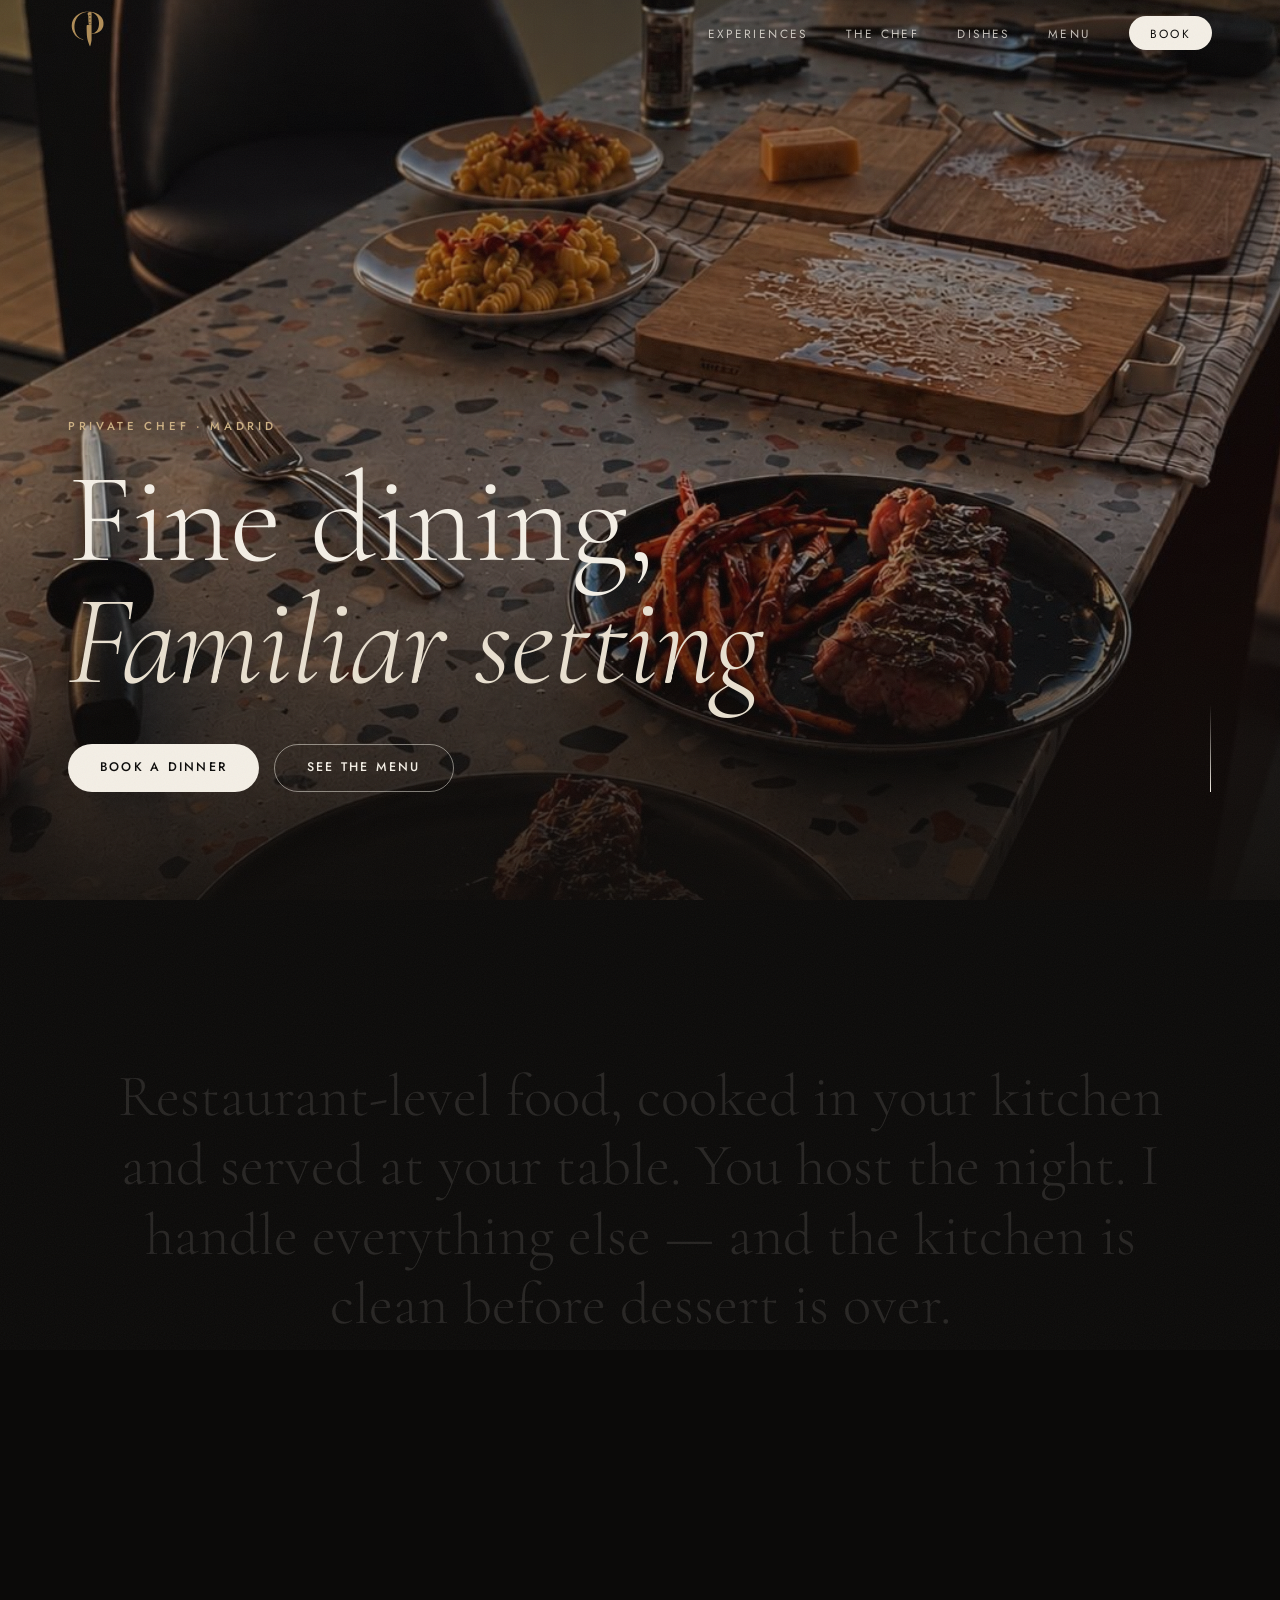
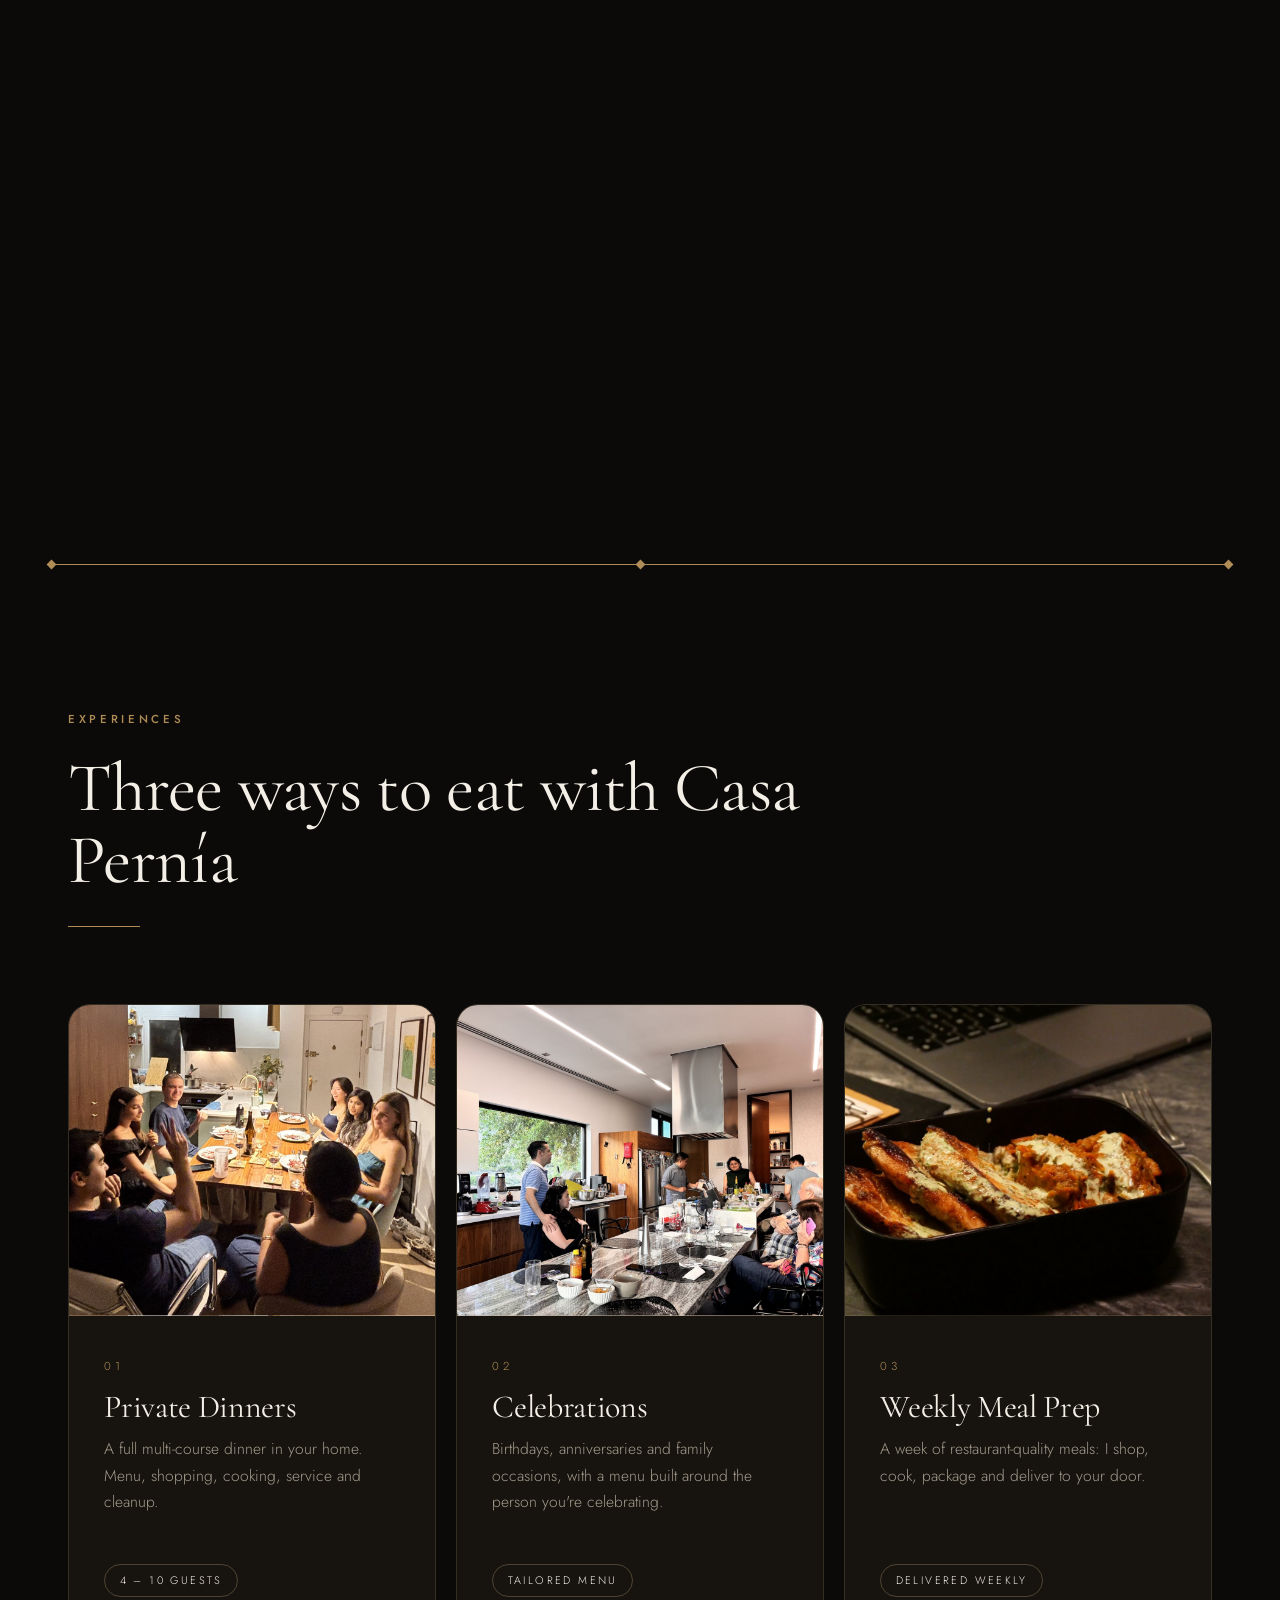
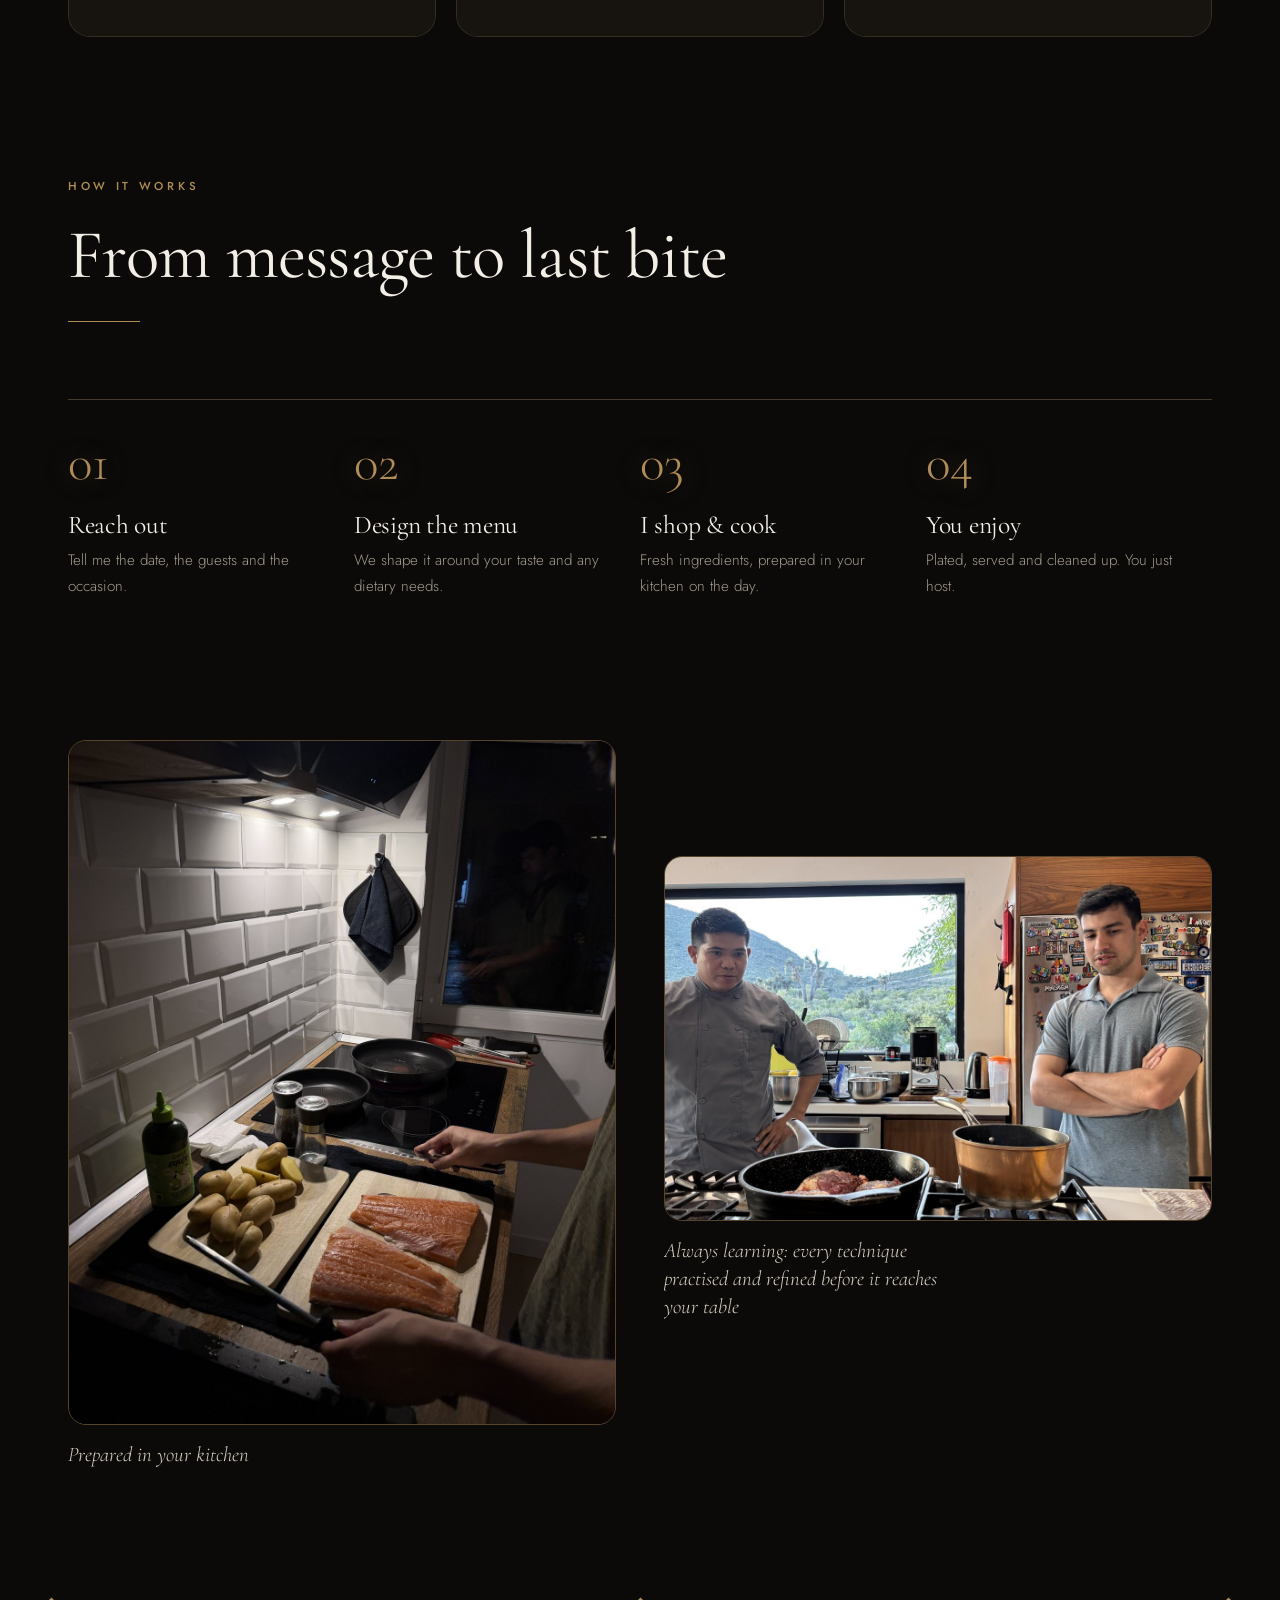
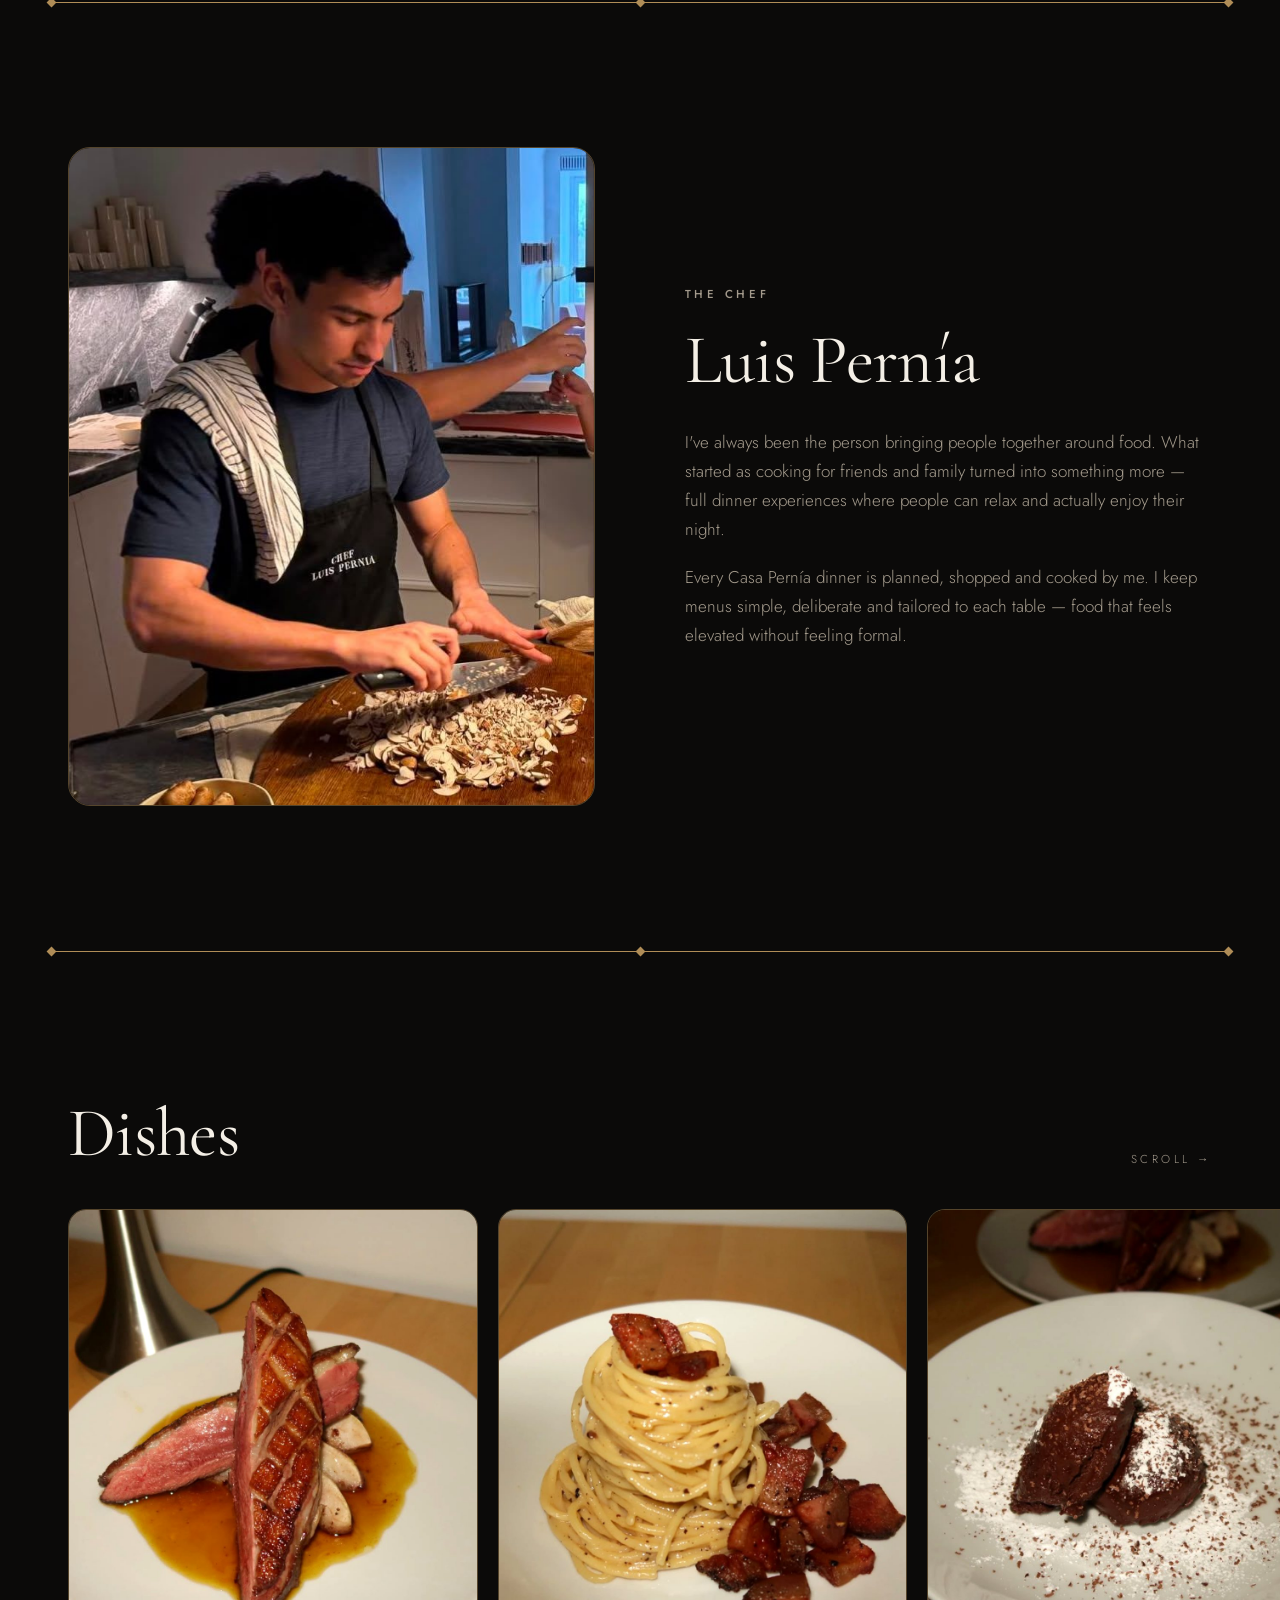
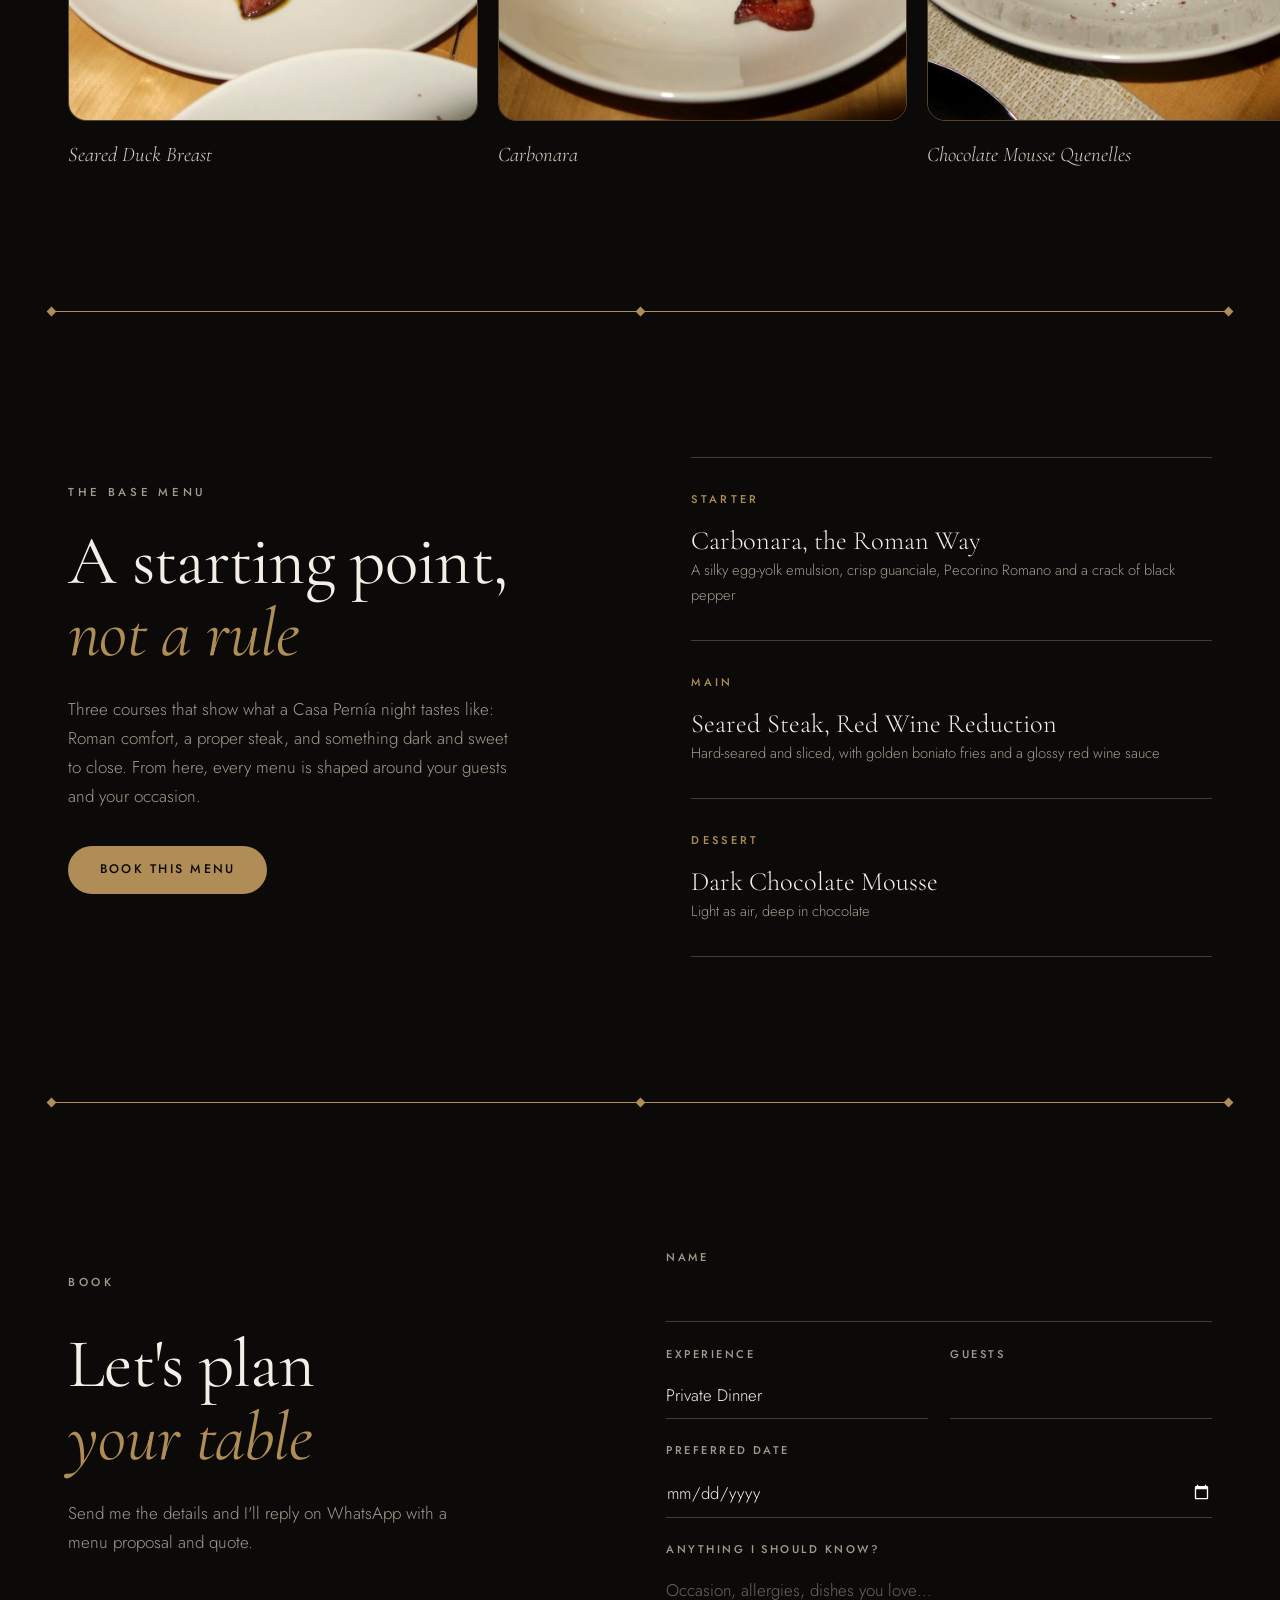
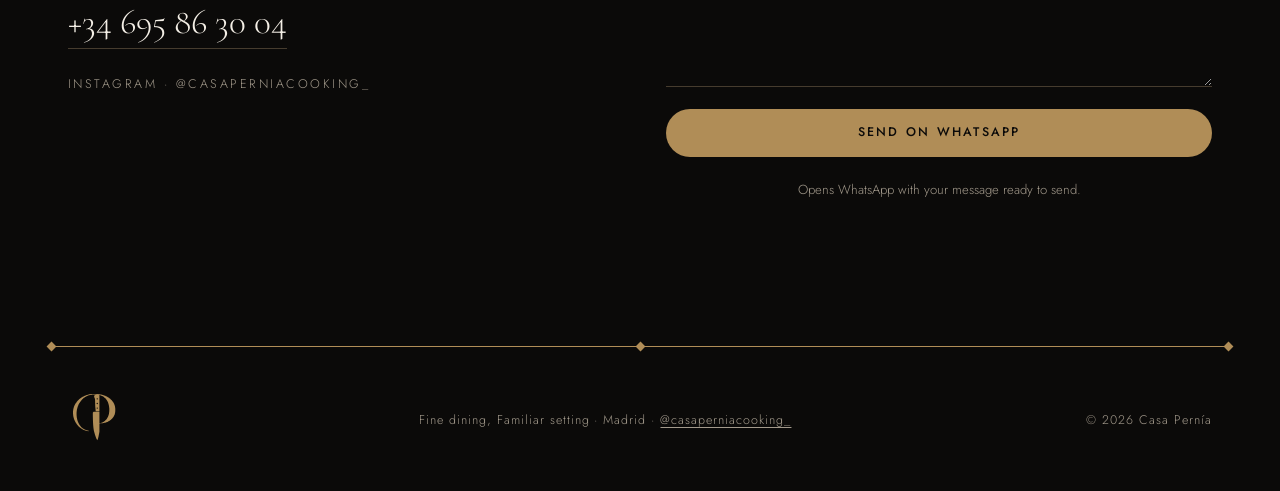
==== commit a6e27a23: "Interlude: remove the 'Cooked on the spot' photo Co-Authored-By: Claude Opus 5.5 <noreply@anthropic." ====
--- a/index.html
+++ b/index.html
@@ -165,10 +165,6 @@
             <img src="images/cooking-stove.jpg" alt="Luis and a chef watching the meat sear in a cast-iron pan" loading="lazy" />
             <figcaption>Always learning: every technique practised and refined before it reaches your table</figcaption>
           </figure>
-          <figure class="interlude-item interlude-item--wide reveal delay-2 img-reveal">
-            <img src="images/cooking-chef.jpg" alt="A chef explaining a technique to Luis at the stove" loading="lazy" />
-            <figcaption>Cooked on the spot</figcaption>
-          </figure>
         </div>
       </div>
     </section>
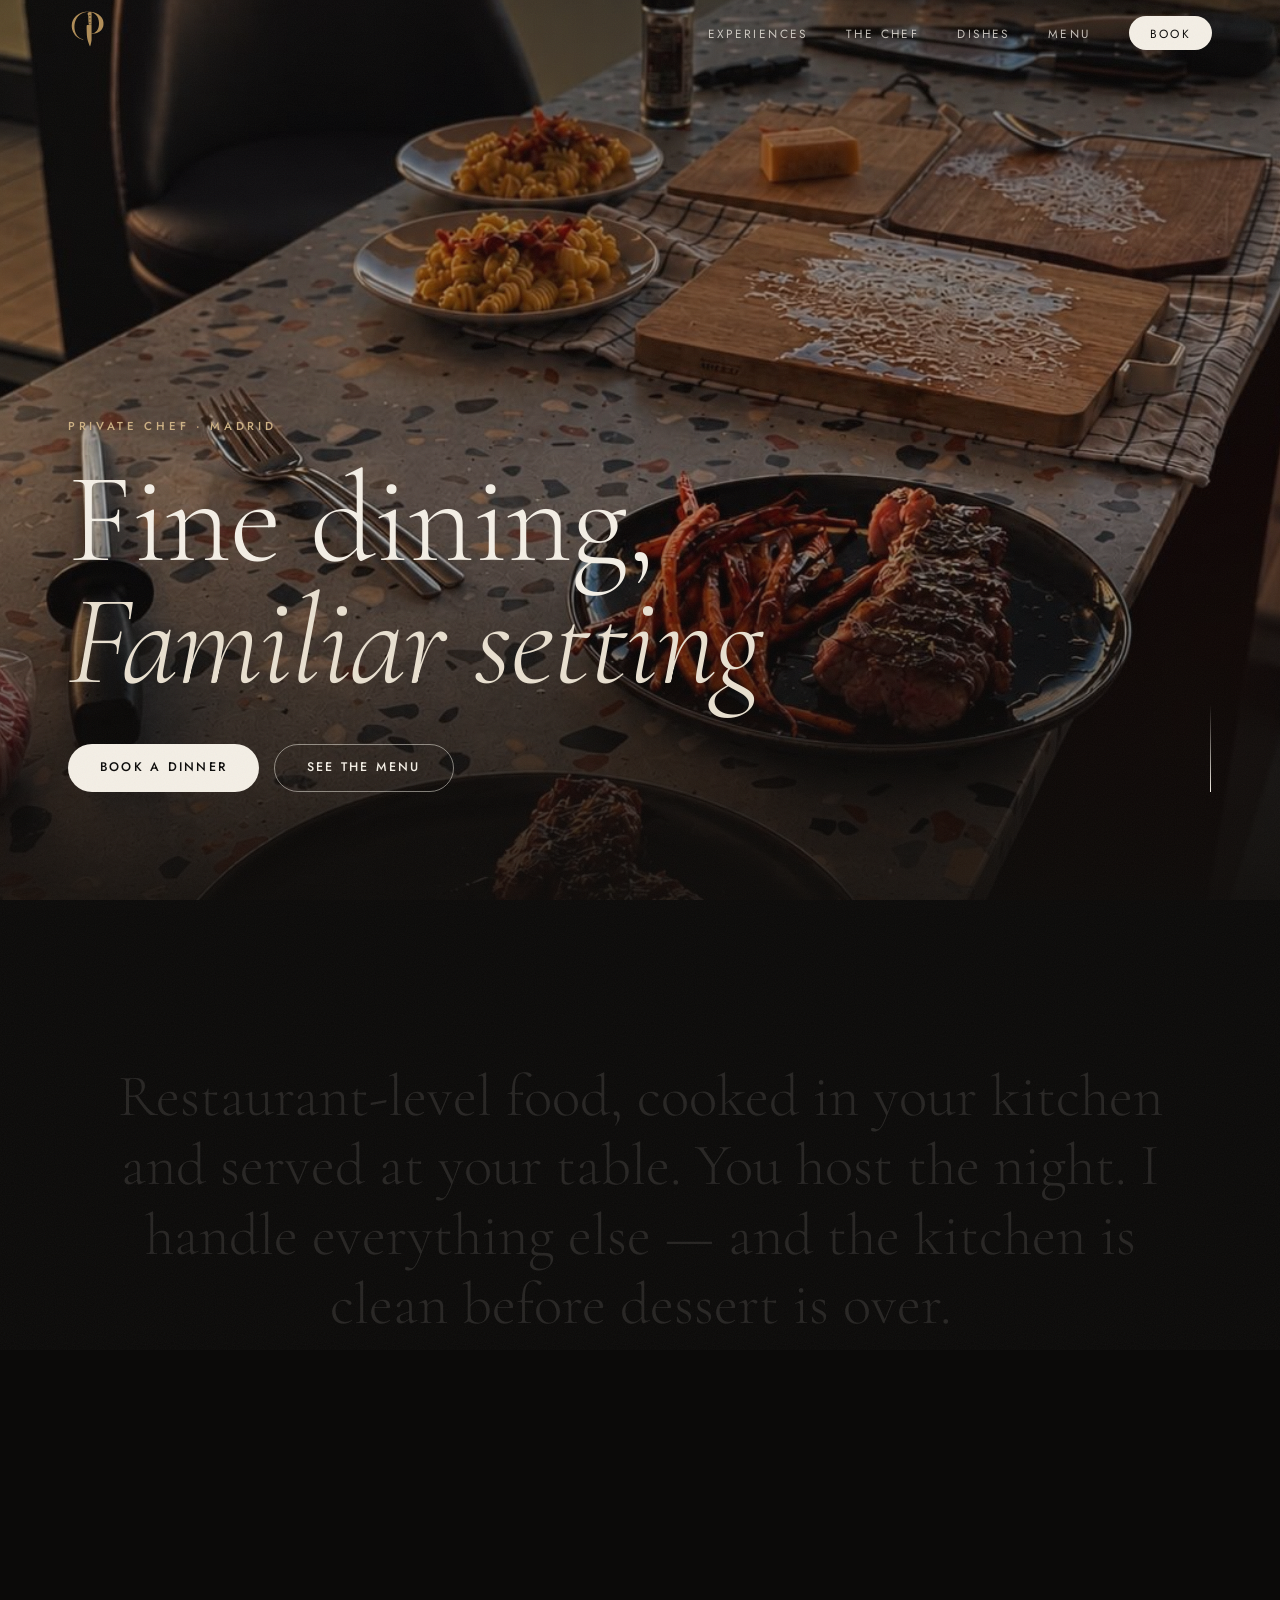
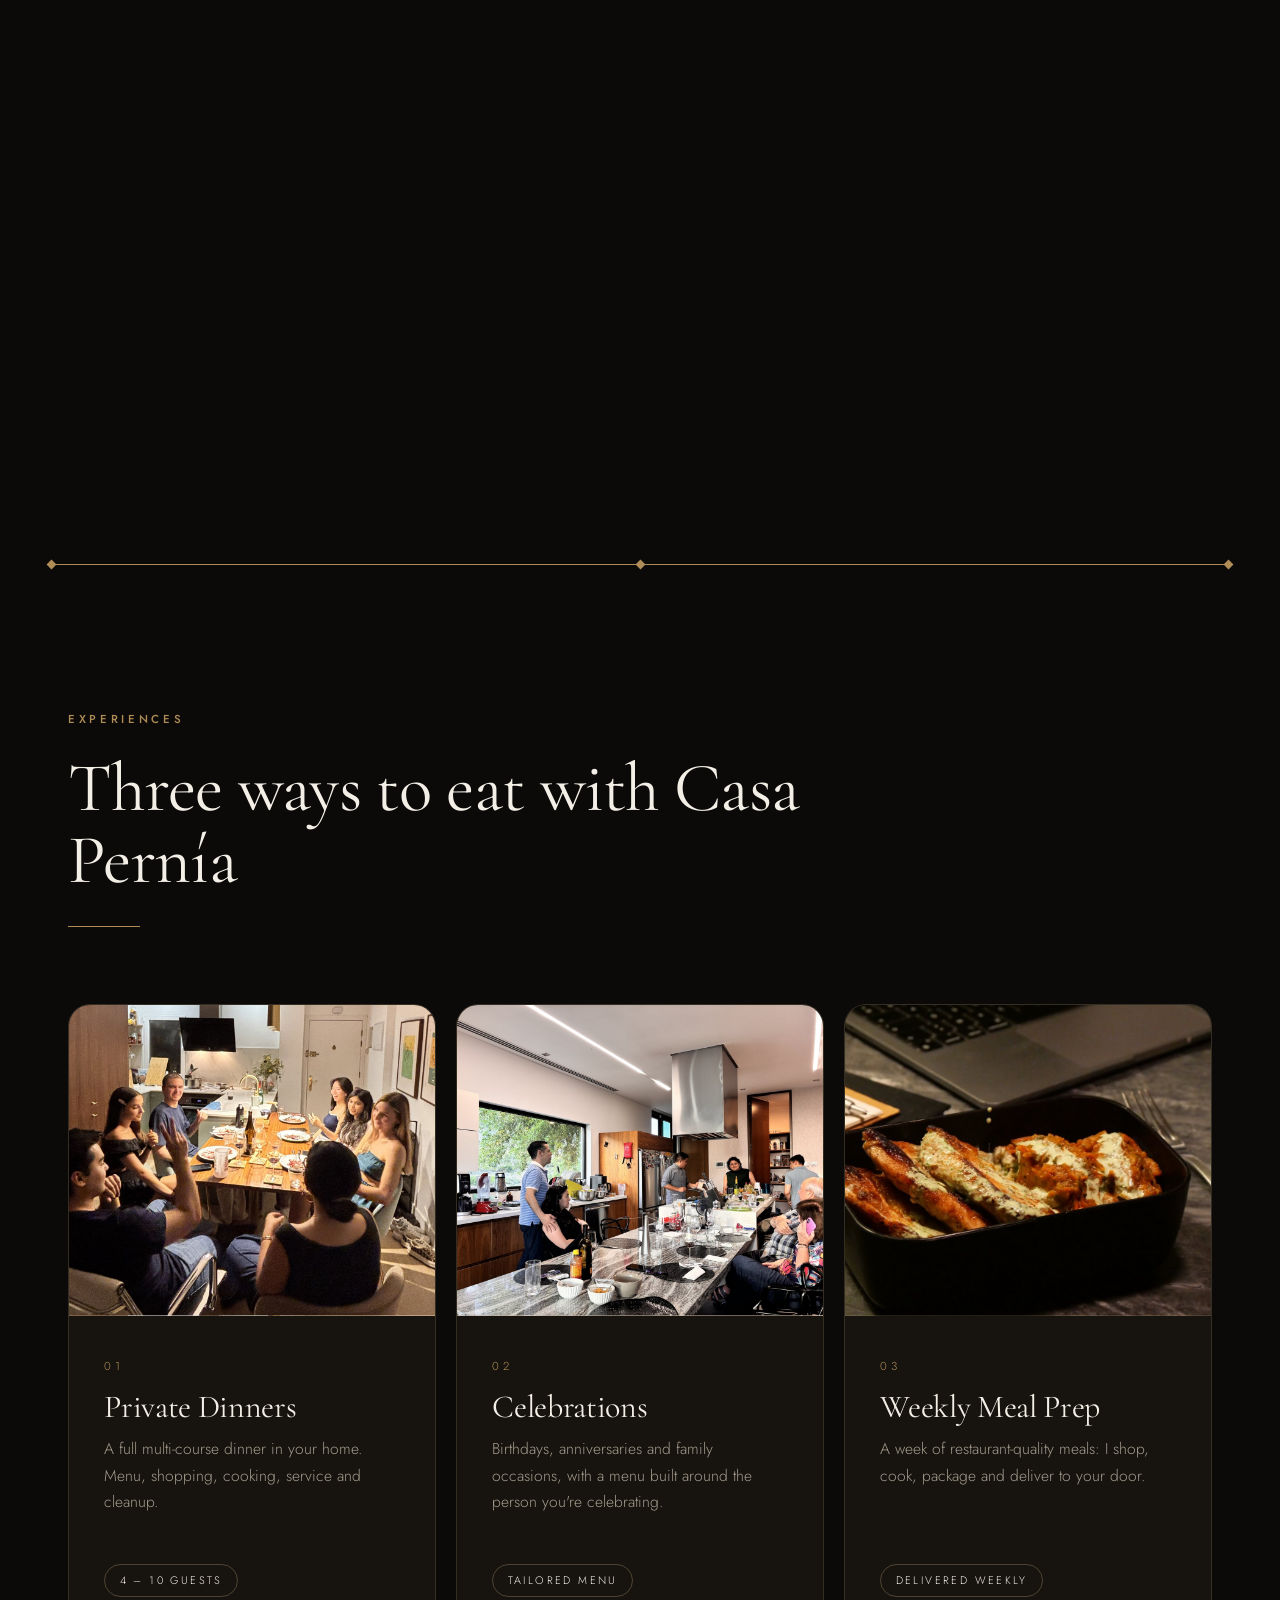
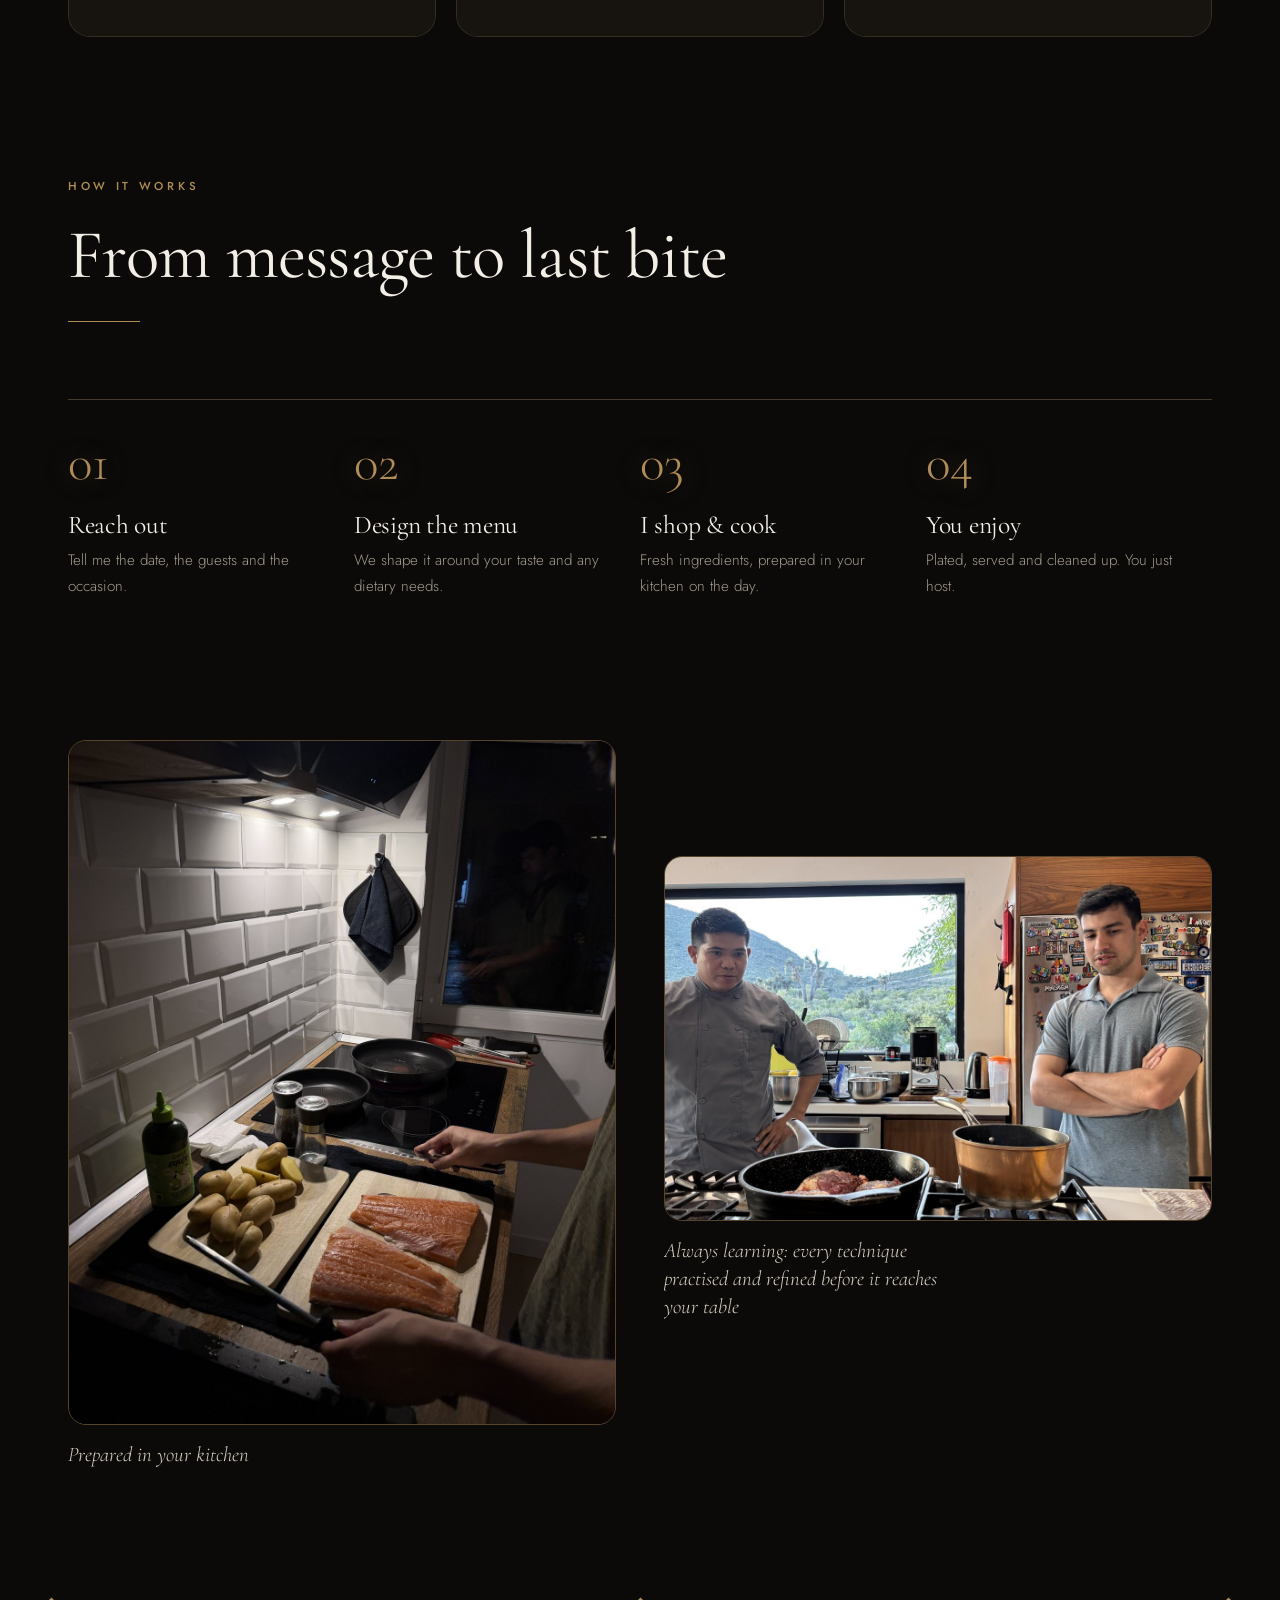
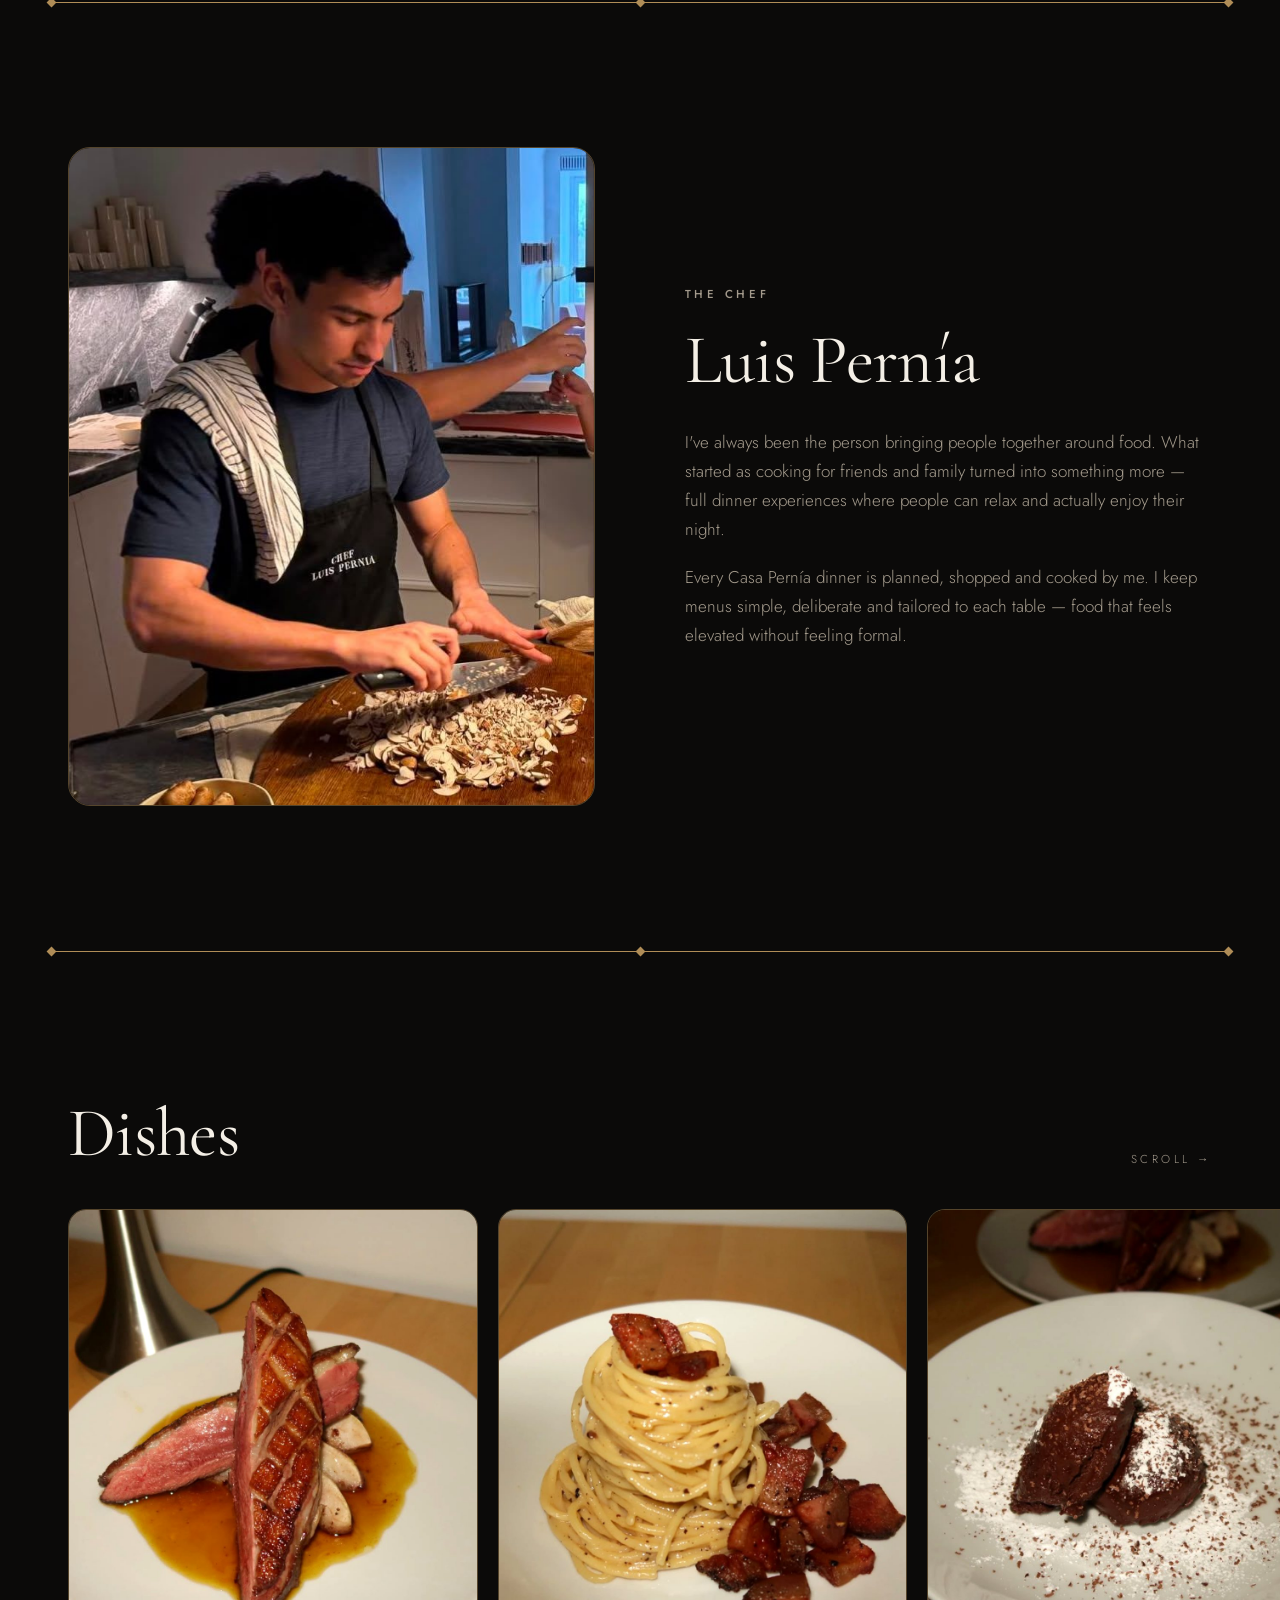
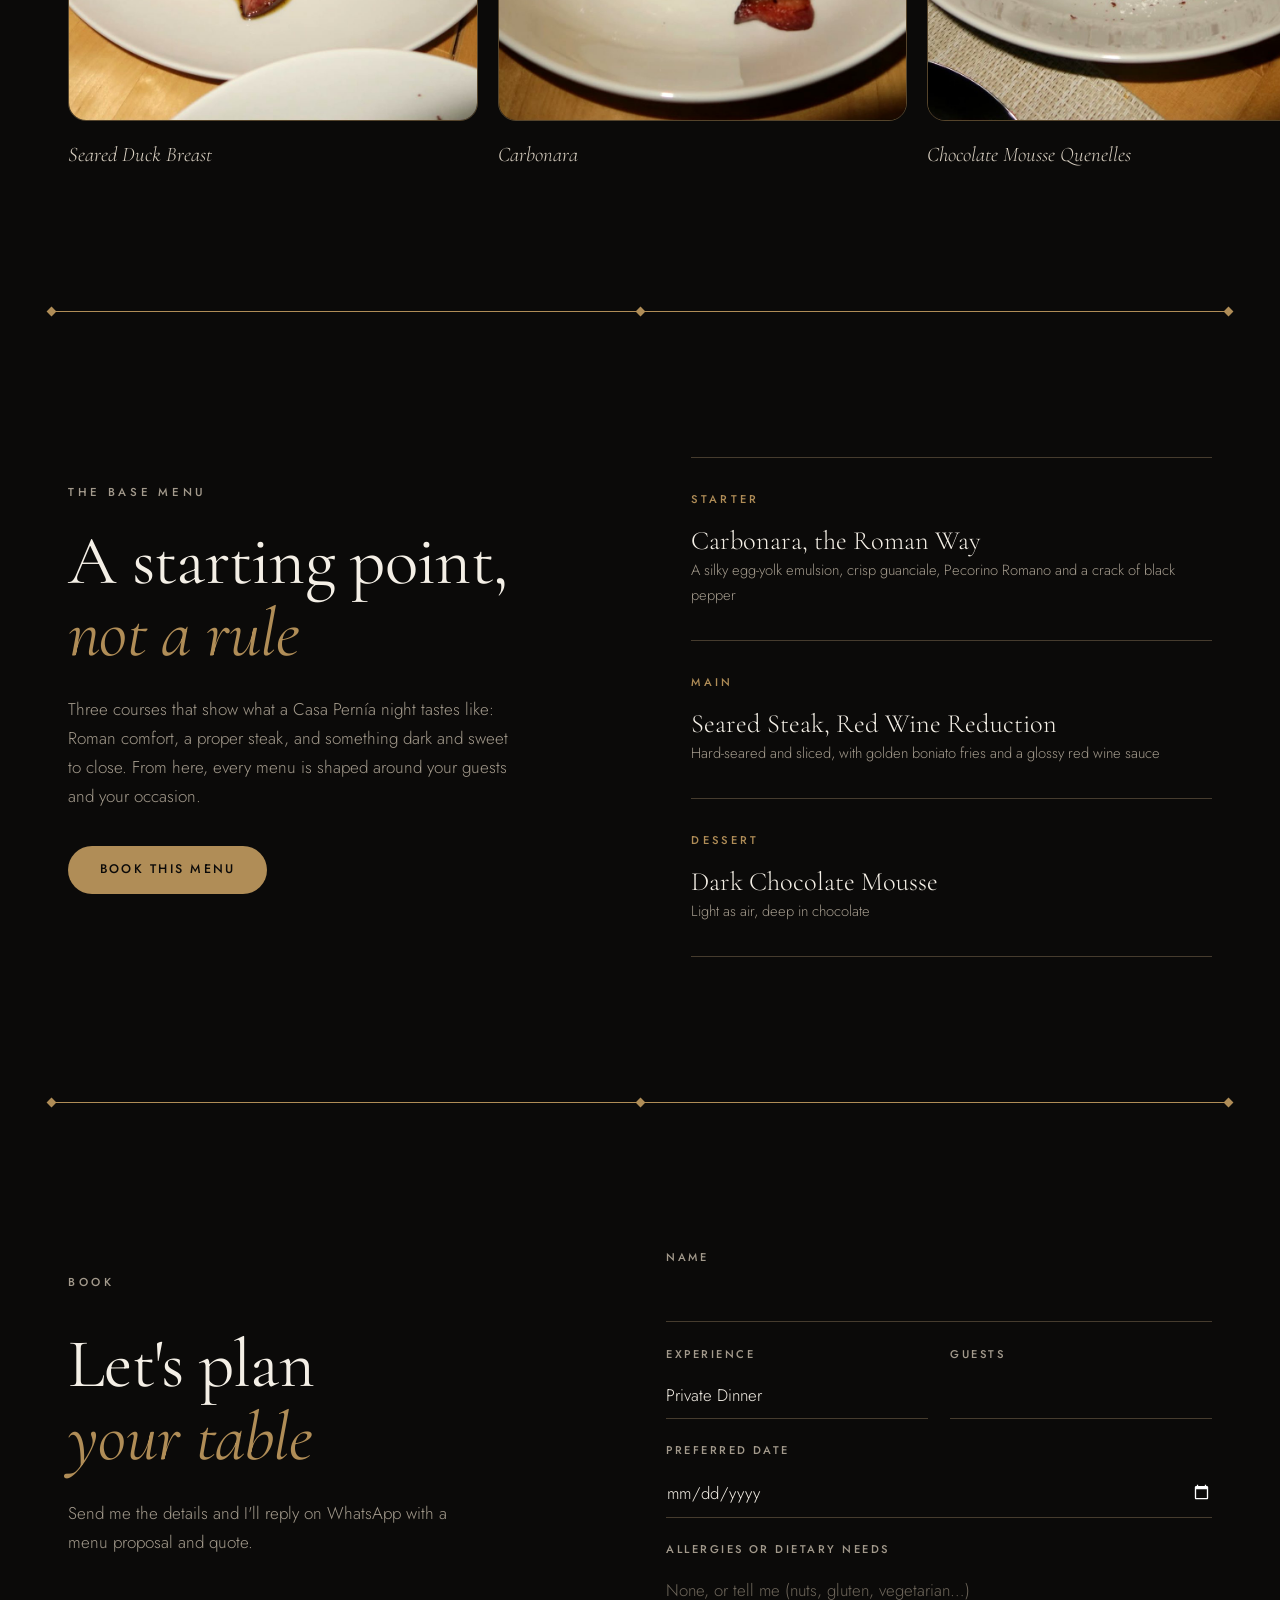
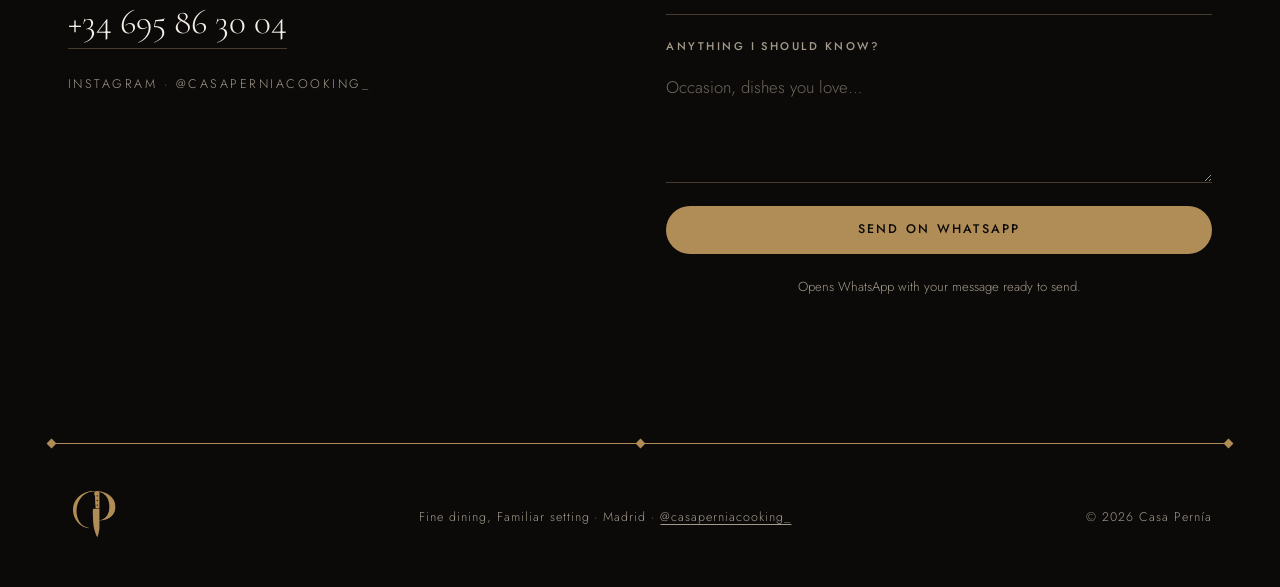
==== commit 5de9b93d: "Booking form: allergy field sent in the WhatsApp message; add JSON-LD; lazy-load chef photo; cache-b" ====
--- a/index.html
+++ b/index.html
@@ -8,7 +8,7 @@
   <link rel="preconnect" href="https://fonts.googleapis.com" />
   <link rel="preconnect" href="https://fonts.gstatic.com" crossorigin />
   <link href="https://fonts.googleapis.com/css2?family=Cormorant+Garamond:ital,wght@0,300;0,400;0,500;1,300;1,400&family=Jost:wght@300;400;500&display=swap" rel="stylesheet" />
-  <link rel="stylesheet" href="styles.css?v=20261111" />
+  <link rel="stylesheet" href="styles.css?v=20261112" />
   <meta name="theme-color" content="#0d0b09" />
   <link rel="icon" type="image/svg+xml" href="images/brand/favicon.svg" />
   <link rel="icon" type="image/png" sizes="32x32" href="images/brand/favicon-32.png" />
@@ -21,6 +21,20 @@
   <meta property="og:url" content="https://casapernia.com/" />
   <meta name="twitter:card" content="summary_large_image" />
   <link rel="preload" as="image" href="images/table-golden-hour.jpg" />
+  <script type="application/ld+json">
+  {
+    "@context": "https://schema.org",
+    "@type": "ProfessionalService",
+    "name": "Casa Pernía",
+    "description": "Private chef dinners, celebrations and weekly meal prep, cooked in your home. Fine dining, Familiar setting.",
+    "url": "https://casapernia.com/",
+    "image": "https://casapernia.com/images/table-golden-hour.jpg",
+    "telephone": "+34695863004",
+    "areaServed": { "@type": "City", "name": "Madrid" },
+    "founder": { "@type": "Person", "name": "Luis Pernía" },
+    "sameAs": ["https://www.instagram.com/casaperniacooking_/"]
+  }
+  </script>
 </head>
 <body class="is-loading">
   <div class="progress" id="progress" aria-hidden="true"></div>
@@ -175,7 +189,7 @@
     <section class="section chef" id="chef">
       <div class="container chef-grid">
         <figure class="chef-photo reveal img-reveal">
-          <img src="images/chef-luis.jpg" alt="Luis Pernía slicing mushrooms in a home kitchen, wearing a Chef Luis Pernía apron" />
+          <img src="images/chef-luis.jpg" alt="Luis Pernía slicing mushrooms in a home kitchen, wearing a Chef Luis Pernía apron" loading="lazy" decoding="async" />
         </figure>
         <div class="chef-text reveal delay-1">
           <p class="eyebrow">The Chef</p>
@@ -281,8 +295,12 @@
             <input id="f-date" name="date" type="date" />
           </div>
           <div class="field">
+            <label for="f-allergy">Allergies or dietary needs</label>
+            <input id="f-allergy" name="allergies" type="text" placeholder="None, or tell me (nuts, gluten, vegetarian…)" autocomplete="off" />
+          </div>
+          <div class="field">
             <label for="f-msg">Anything I should know?</label>
-            <textarea id="f-msg" name="message" rows="4" placeholder="Occasion, allergies, dishes you love…"></textarea>
+            <textarea id="f-msg" name="message" rows="4" placeholder="Occasion, dishes you love…"></textarea>
           </div>
           <button type="submit" class="btn btn-dark btn-full">Send on WhatsApp</button>
           <a id="waLink" class="btn btn-wa btn-full" href="https://wa.me/34695863004" target="_blank" rel="noopener" hidden>Open WhatsApp</a>
@@ -303,6 +321,6 @@
     </div>
   </footer>
 
-  <script src="script.js?v=20261111"></script>
+  <script src="script.js?v=20261112"></script>
 </body>
 </html>
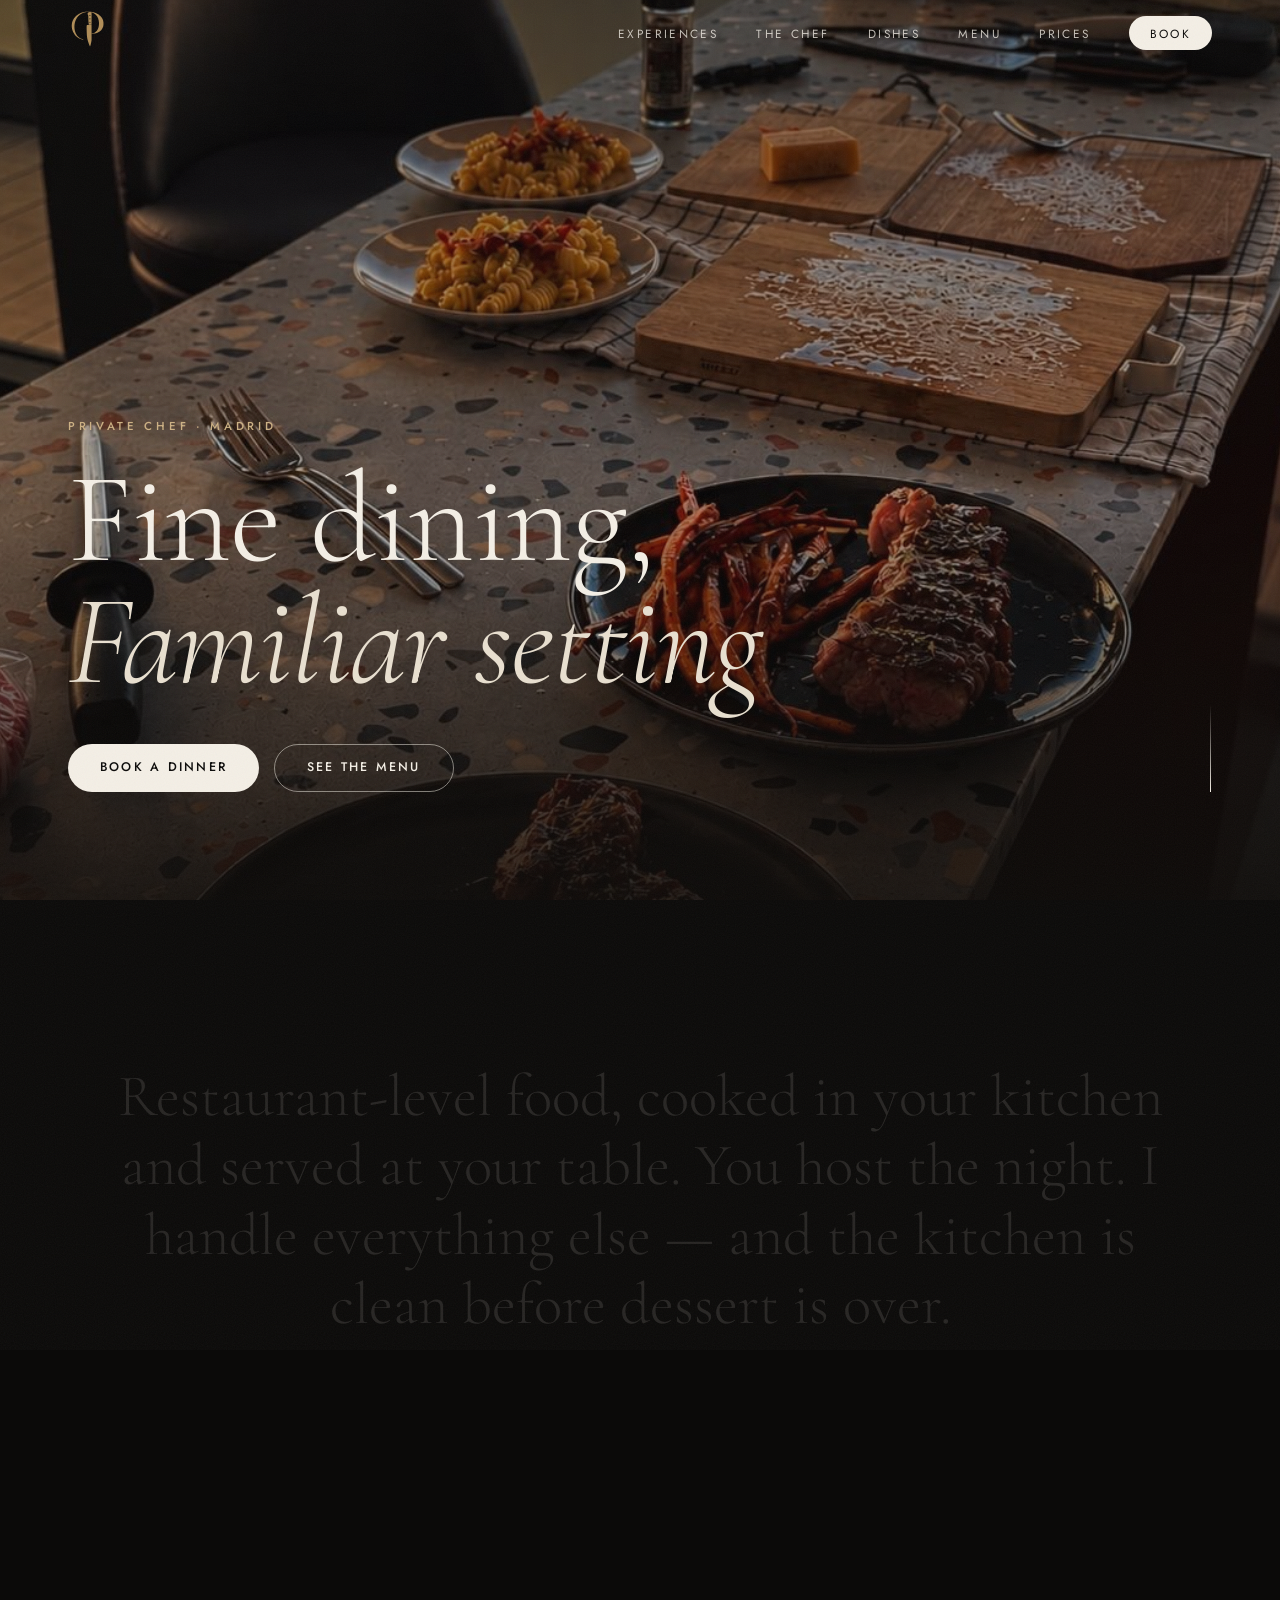
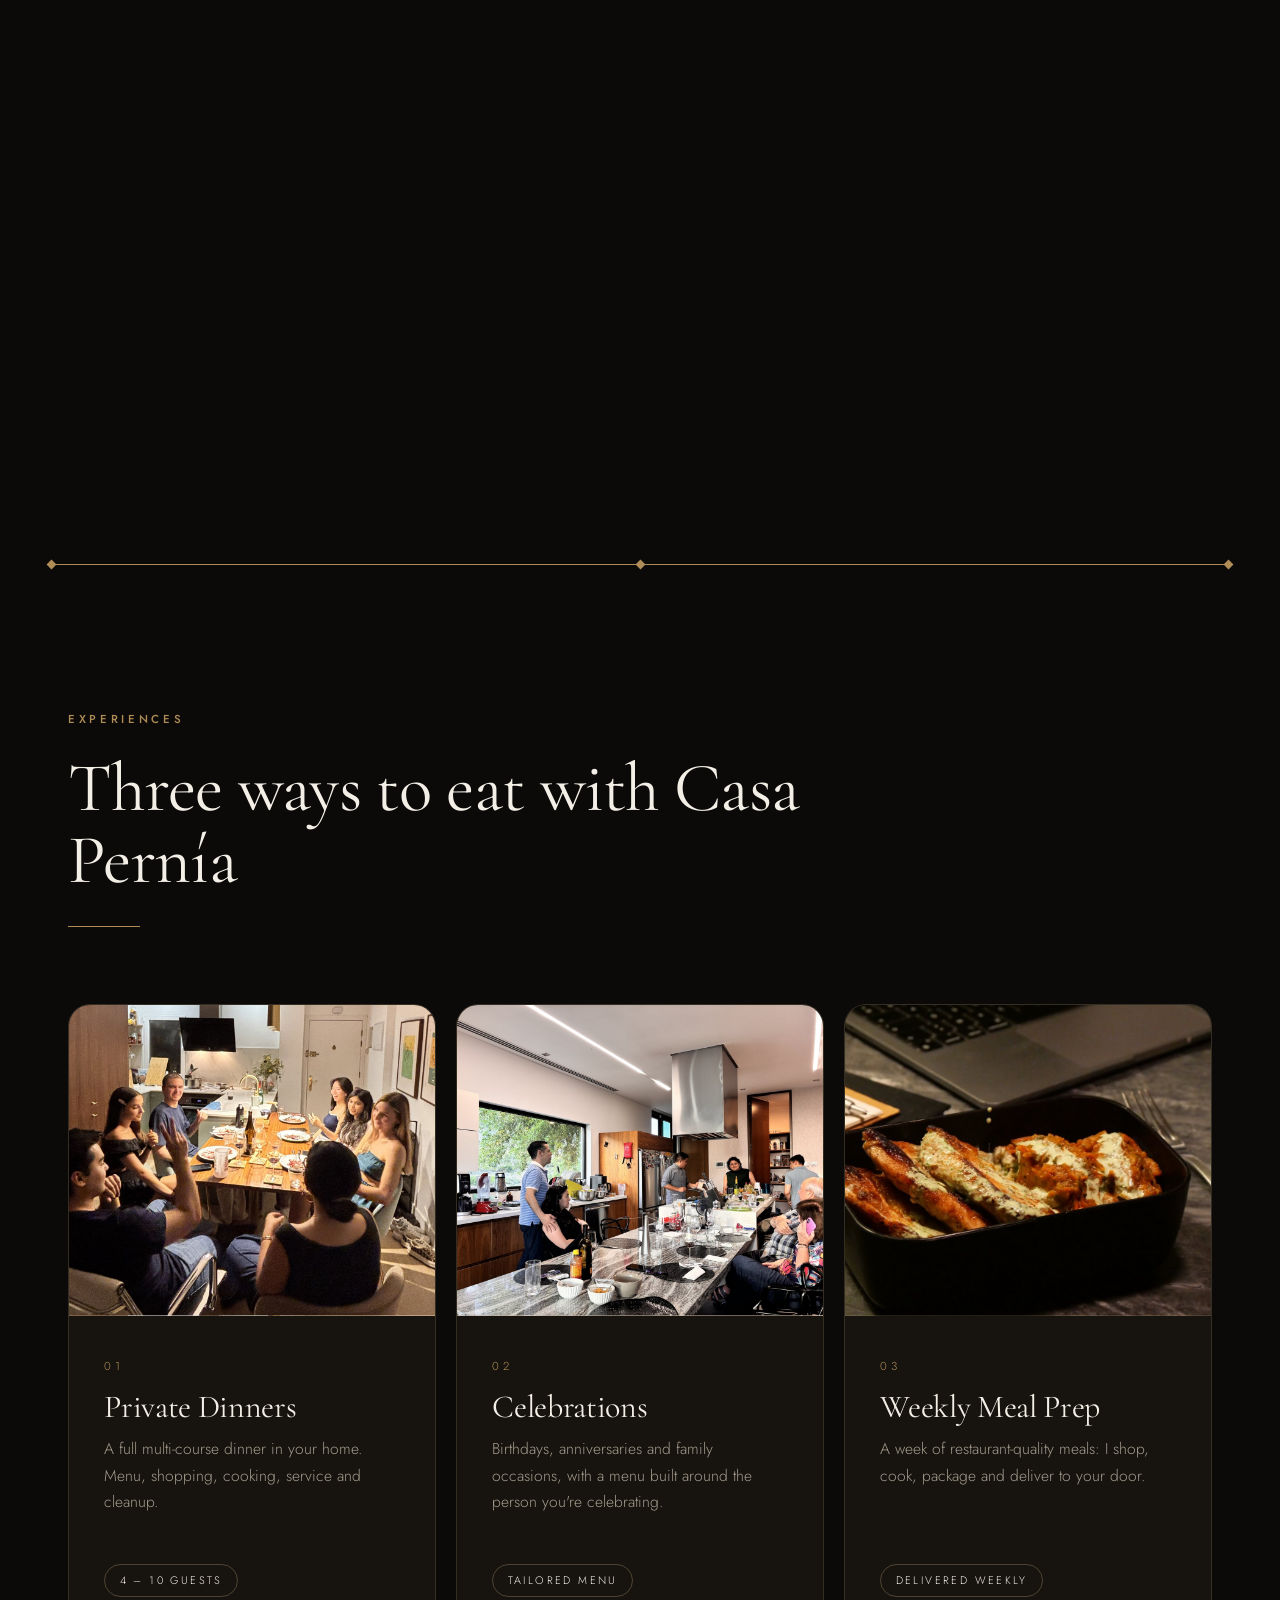
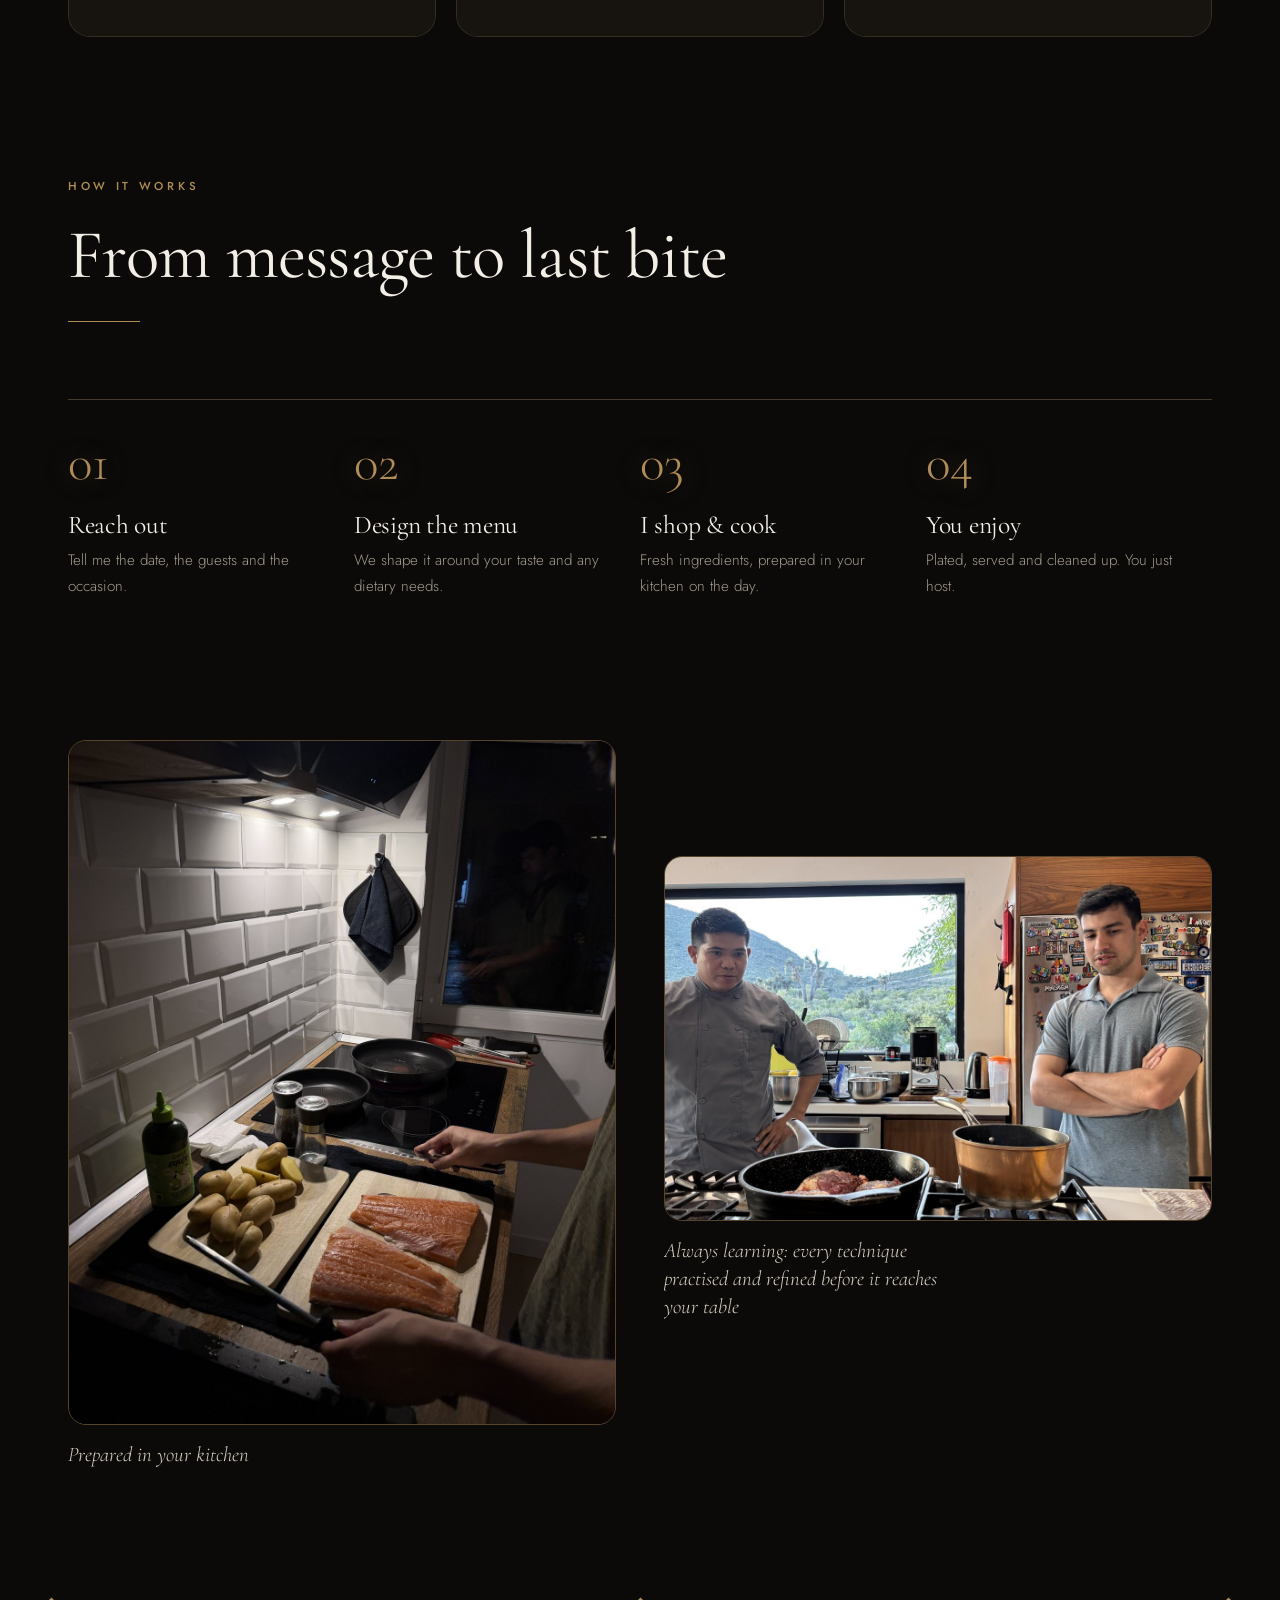
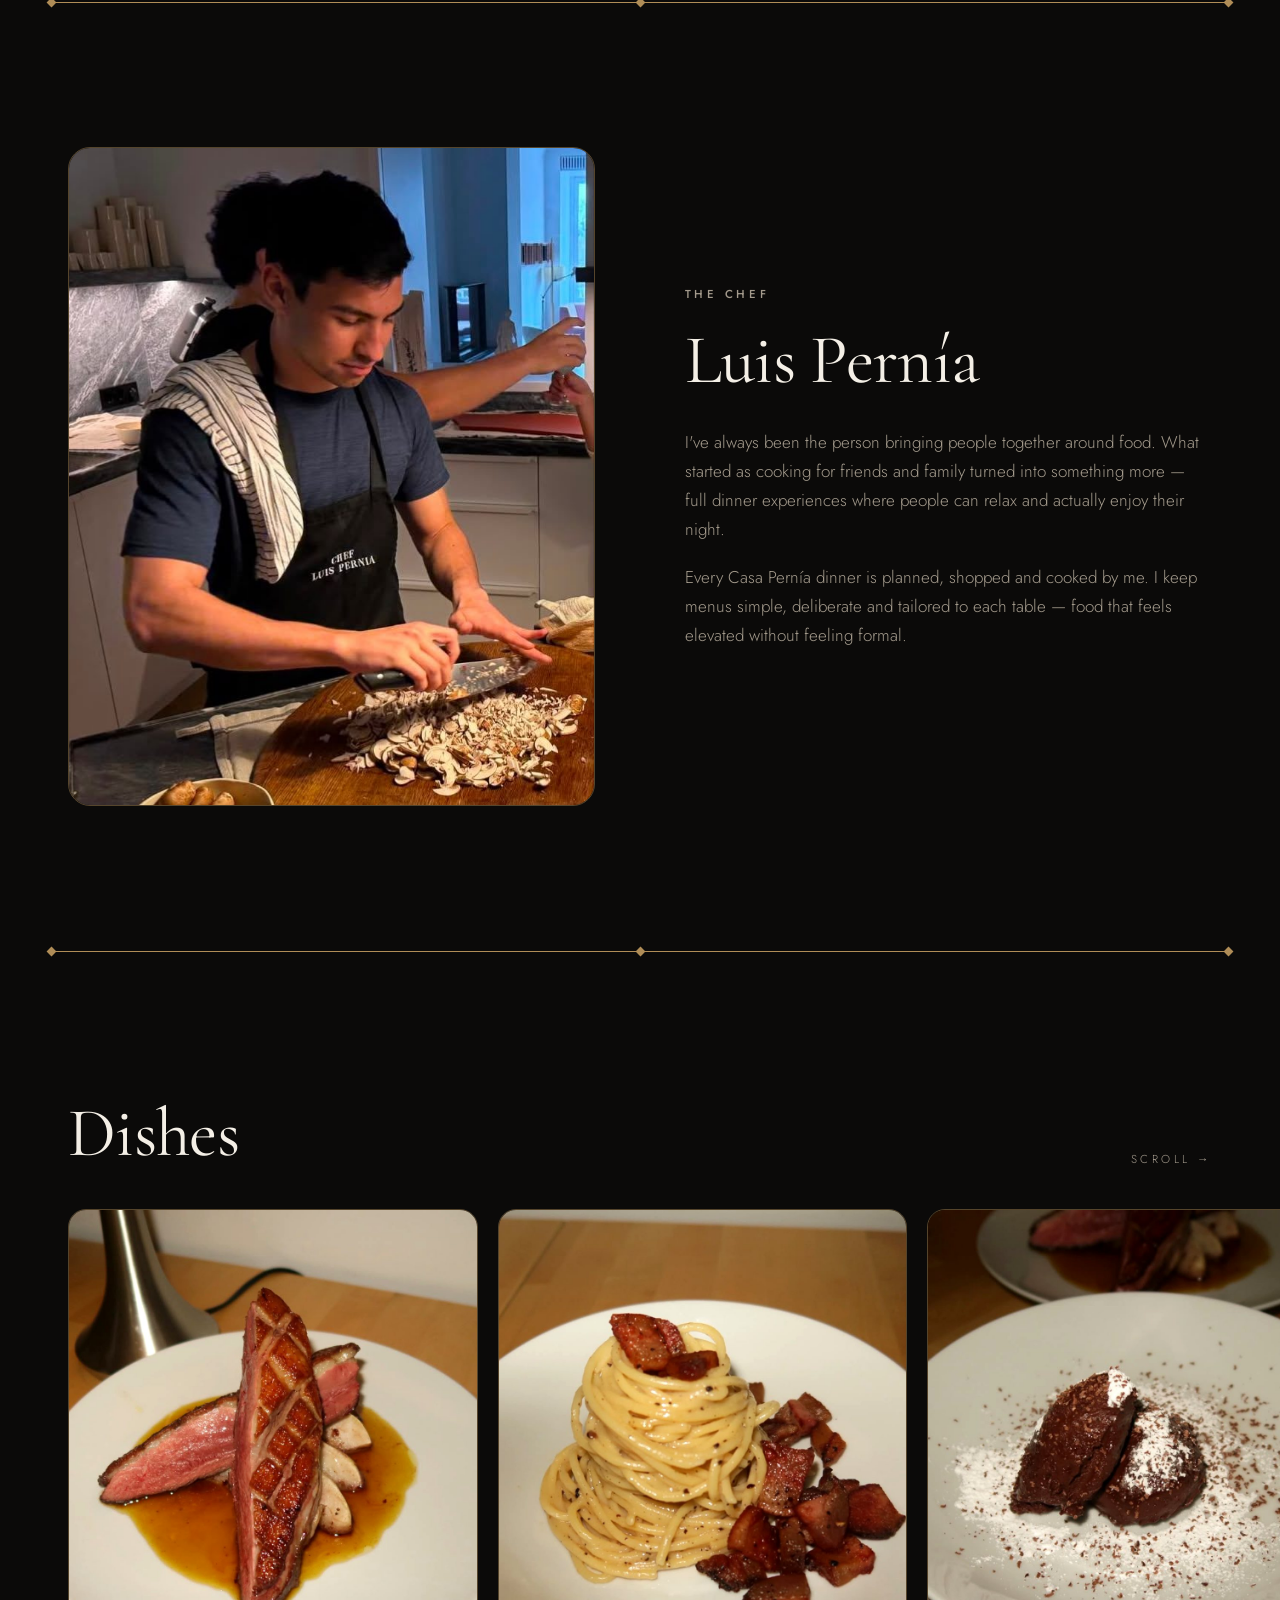
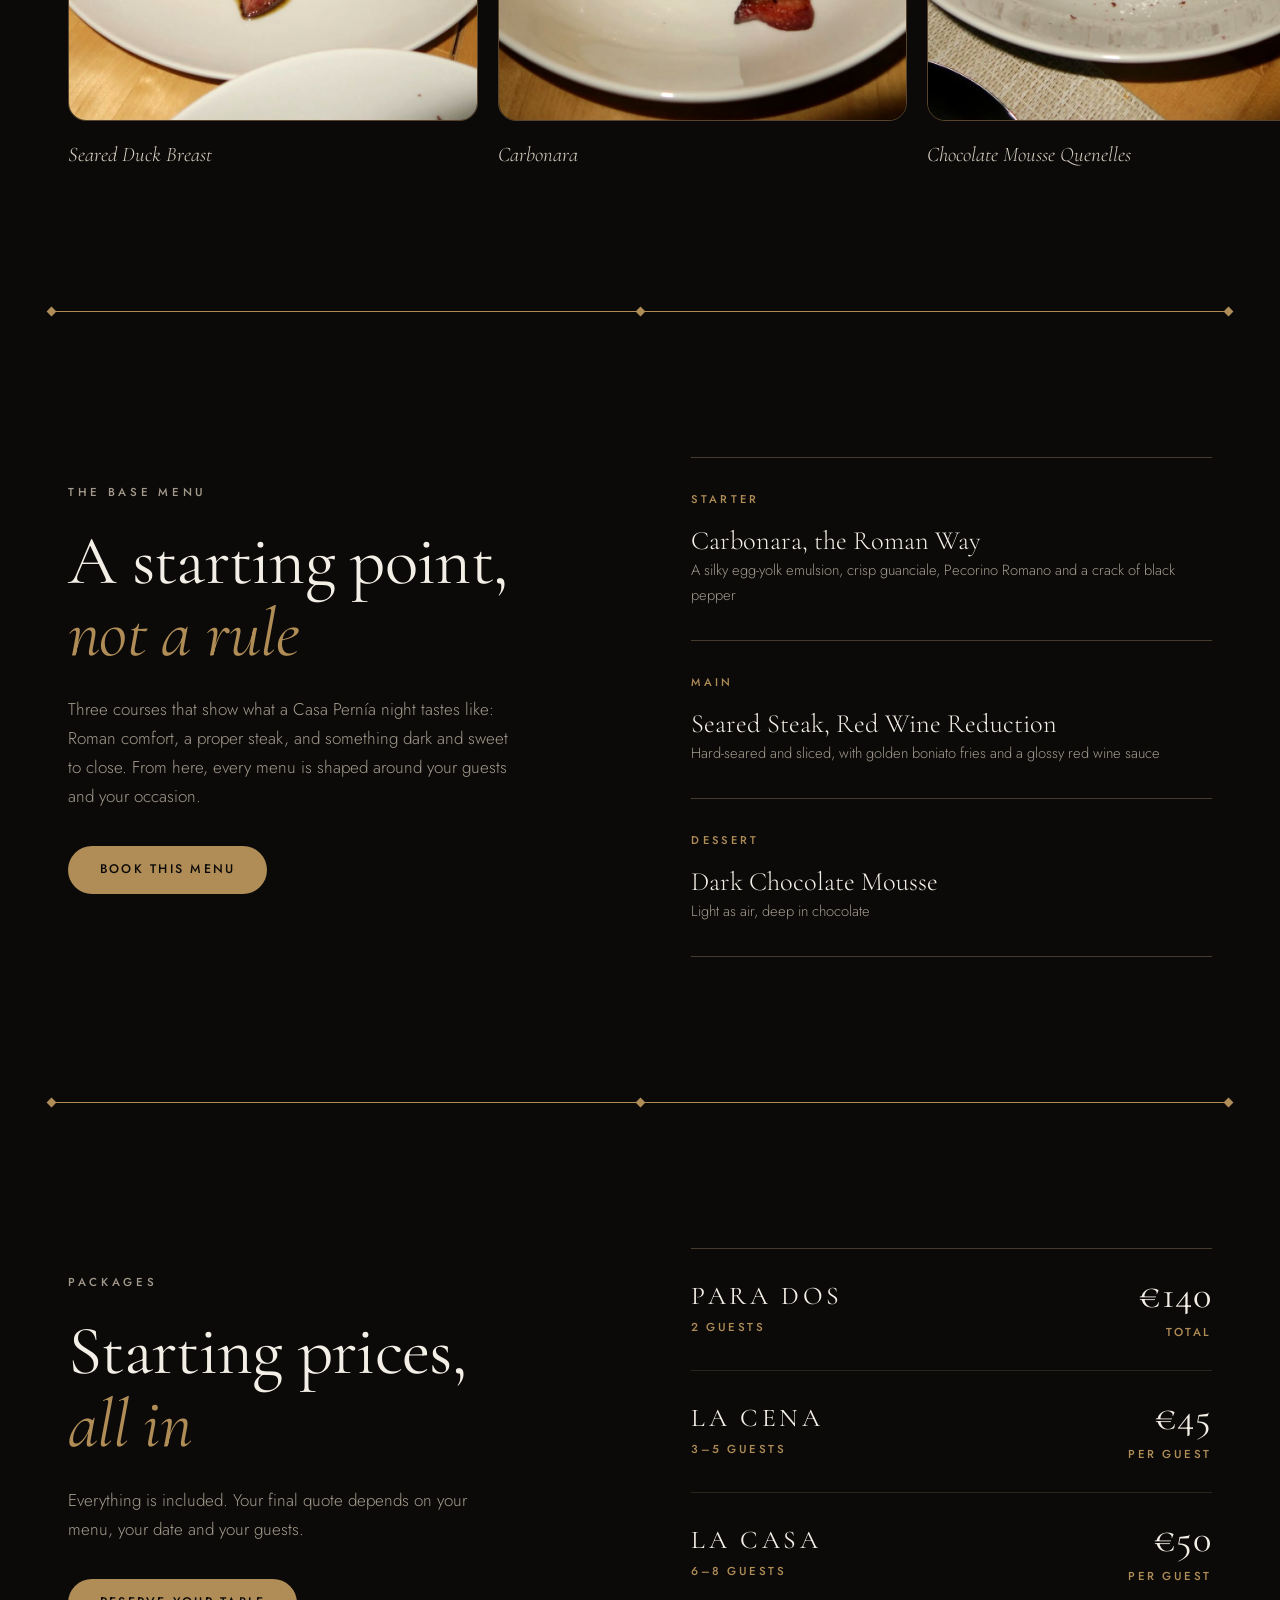
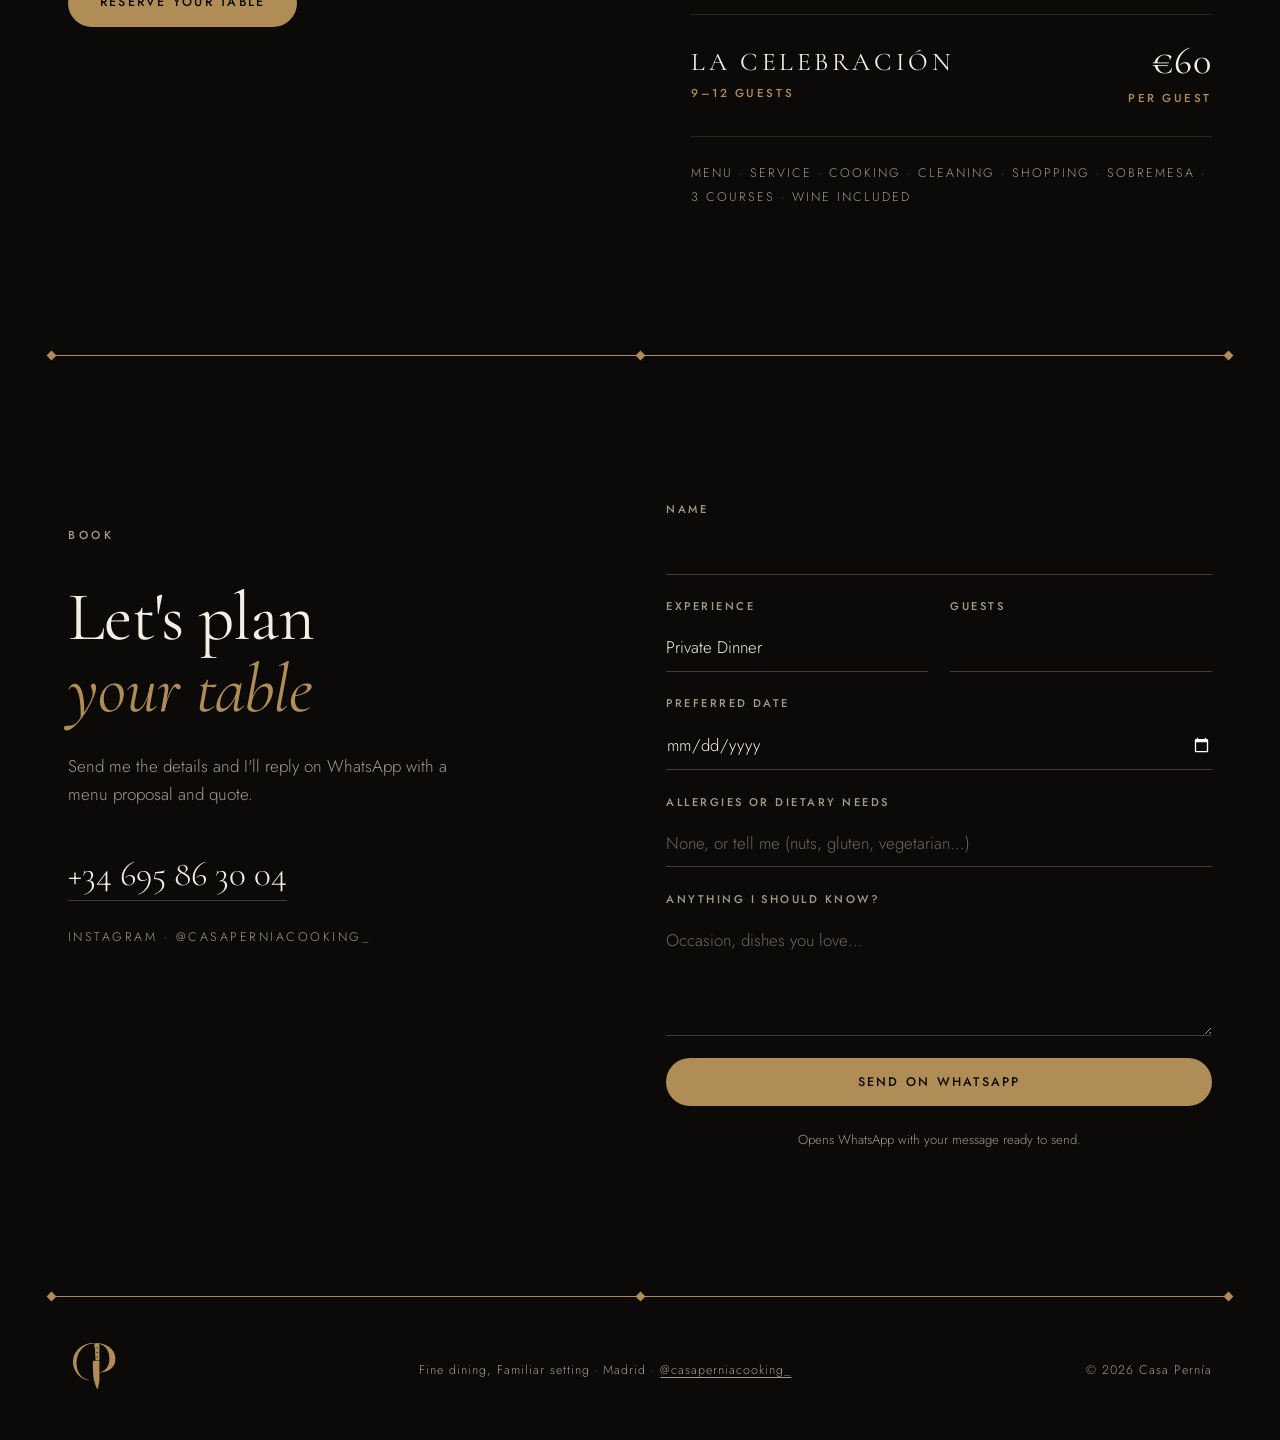
==== commit d8875344: "Add Packages section with starting prices (Para Dos, La Cena, La Casa, La Celebración) and nav link " ====
--- a/index.html
+++ b/index.html
@@ -8,7 +8,7 @@
   <link rel="preconnect" href="https://fonts.googleapis.com" />
   <link rel="preconnect" href="https://fonts.gstatic.com" crossorigin />
   <link href="https://fonts.googleapis.com/css2?family=Cormorant+Garamond:ital,wght@0,300;0,400;0,500;1,300;1,400&family=Jost:wght@300;400;500&display=swap" rel="stylesheet" />
-  <link rel="stylesheet" href="styles.css?v=20261112" />
+  <link rel="stylesheet" href="styles.css?v=20261112b" />
   <meta name="theme-color" content="#0d0b09" />
   <link rel="icon" type="image/svg+xml" href="images/brand/favicon.svg" />
   <link rel="icon" type="image/png" sizes="32x32" href="images/brand/favicon-32.png" />
@@ -56,6 +56,7 @@
           <li><a href="#chef">The Chef</a></li>
           <li><a href="#work">Dishes</a></li>
           <li><a href="#menu">Menu</a></li>
+          <li><a href="#prices">Prices</a></li>
           <li><a href="#book" class="nav-cta">Book</a></li>
         </ul>
       </nav>
@@ -260,6 +261,42 @@
 
     <div class="sep" aria-hidden="true"><div class="sep-line"><i></i><i></i><i></i></div></div>
 
+    <!-- ── PRICES ── -->
+    <section class="section section-light prices" id="prices">
+      <div class="container prices-grid">
+        <div class="prices-intro reveal">
+          <p class="eyebrow eyebrow--dark">Packages</p>
+          <h2 class="section-title">Starting prices,<br /><em>all in</em></h2>
+          <p>Everything is included. Your final quote depends on your menu, your date and your guests.</p>
+          <a href="#book" class="btn btn-dark">Reserve your table</a>
+        </div>
+
+        <div class="prices-card reveal delay-1">
+          <ul class="price-list">
+            <li class="price-row">
+              <div class="price-name"><h3>Para Dos</h3><span>2 guests</span></div>
+              <div class="price-amount"><strong>&euro;140</strong><span>Total</span></div>
+            </li>
+            <li class="price-row">
+              <div class="price-name"><h3>La Cena</h3><span>3&ndash;5 guests</span></div>
+              <div class="price-amount"><strong>&euro;45</strong><span>Per guest</span></div>
+            </li>
+            <li class="price-row">
+              <div class="price-name"><h3>La Casa</h3><span>6&ndash;8 guests</span></div>
+              <div class="price-amount"><strong>&euro;50</strong><span>Per guest</span></div>
+            </li>
+            <li class="price-row">
+              <div class="price-name"><h3>La Celebraci&oacute;n</h3><span>9&ndash;12 guests</span></div>
+              <div class="price-amount"><strong>&euro;60</strong><span>Per guest</span></div>
+            </li>
+          </ul>
+          <p class="price-incl">Menu &middot; Service &middot; Cooking &middot; Cleaning &middot; Shopping &middot; Sobremesa &middot; 3 courses &middot; Wine included</p>
+        </div>
+      </div>
+    </section>
+
+    <div class="sep" aria-hidden="true"><div class="sep-line"><i></i><i></i><i></i></div></div>
+
     <!-- ── BOOK ── -->
     <section class="section book" id="book">
       <div class="container book-grid">
@@ -321,6 +358,6 @@
     </div>
   </footer>
 
-  <script src="script.js?v=20261112"></script>
+  <script src="script.js?v=20261112b"></script>
 </body>
 </html>
--- a/styles.css
+++ b/styles.css
@@ -688,3 +688,17 @@
   .interlude-item--low { margin-top: 0; }
 }
 .interlude-item figcaption { max-width: 34ch; line-height: 1.35; }
+
+/* ── PRICES ── */
+.prices-grid { display: grid; grid-template-columns: minmax(0, 1fr) minmax(0, 1fr); gap: clamp(3rem, 8vw, 8rem); align-items: start; }
+.prices-intro p { color: var(--muted); max-width: 440px; margin-top: 1.6rem; }
+.prices-intro .btn { margin-top: 2.2rem; }
+.prices-card { border-top: 1px solid var(--line-2); }
+.price-list { list-style: none; margin: 0; padding: 0; }
+.price-row { display: flex; justify-content: space-between; align-items: center; gap: 1.5rem; padding: 1.7rem 0; border-bottom: 1px solid var(--line); }
+.price-name h3 { font-size: clamp(1.25rem, 3.6vw, 1.6rem); letter-spacing: 0.14em; text-transform: uppercase; color: var(--ink); line-height: 1.15; }
+.price-name span, .price-amount span { display: block; font-size: 0.72rem; font-weight: 500; letter-spacing: 0.22em; text-transform: uppercase; color: var(--brass); margin-top: 0.45rem; }
+.price-amount { text-align: right; flex-shrink: 0; }
+.price-amount strong { font-family: var(--serif); font-weight: 400; font-size: clamp(1.9rem, 5vw, 2.4rem); line-height: 1; color: var(--ink); letter-spacing: 0.02em; }
+.price-incl { margin-top: 1.6rem; font-size: 0.78rem; letter-spacing: 0.16em; text-transform: uppercase; color: var(--muted); line-height: 1.9; }
+@media (max-width: 880px) { .prices-grid { grid-template-columns: minmax(0, 1fr); } }
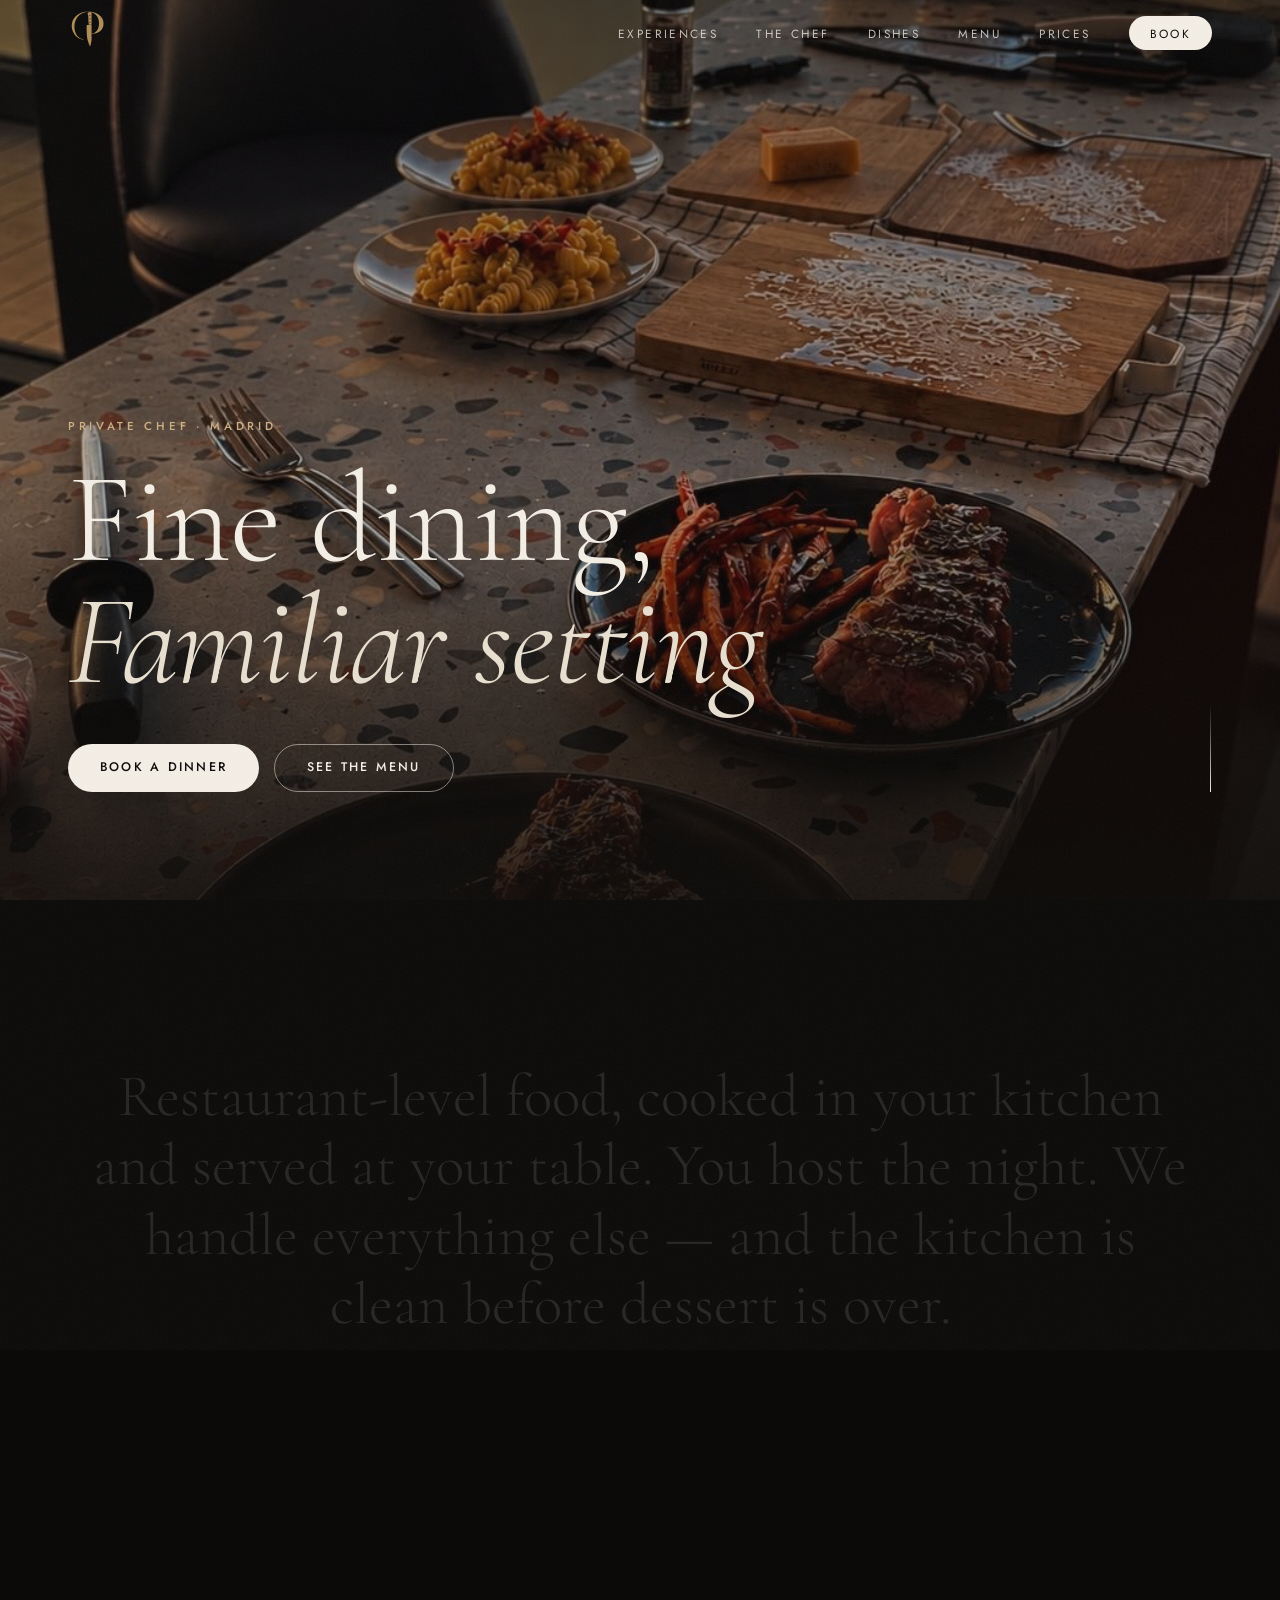
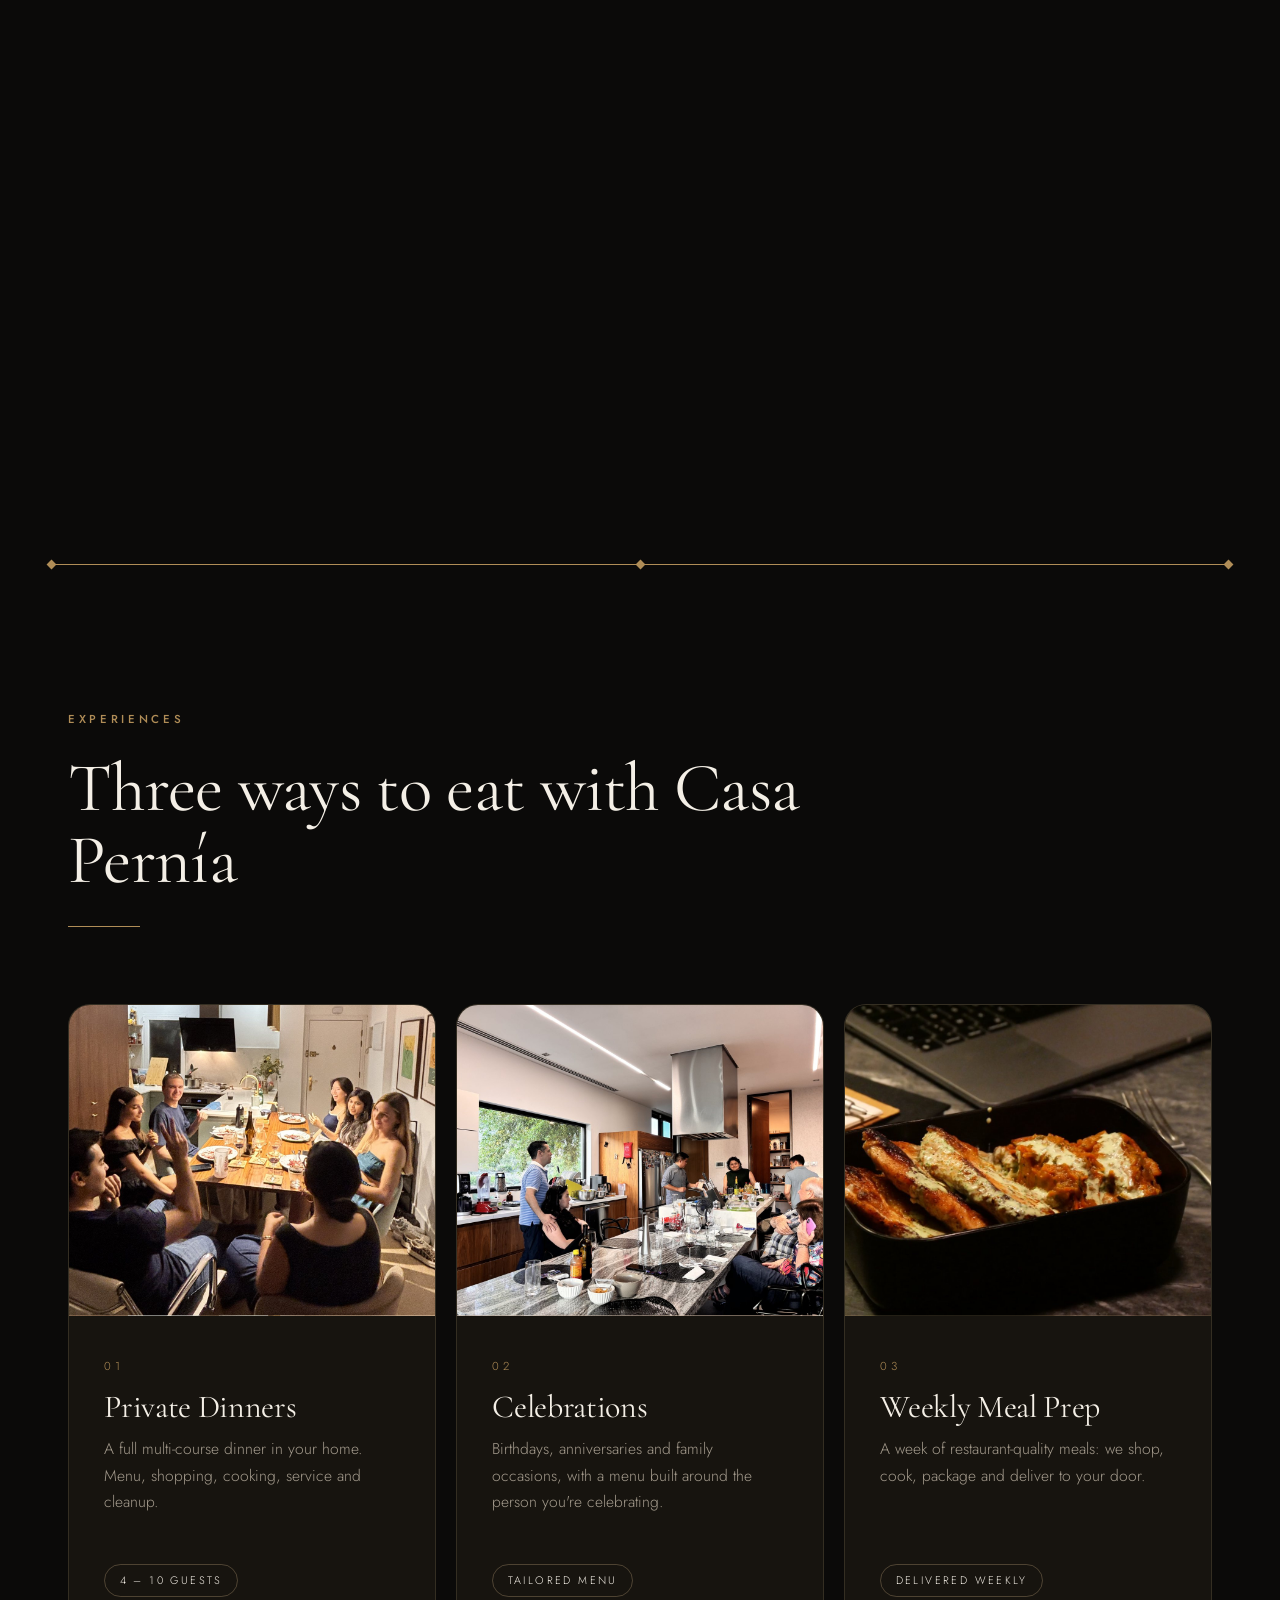
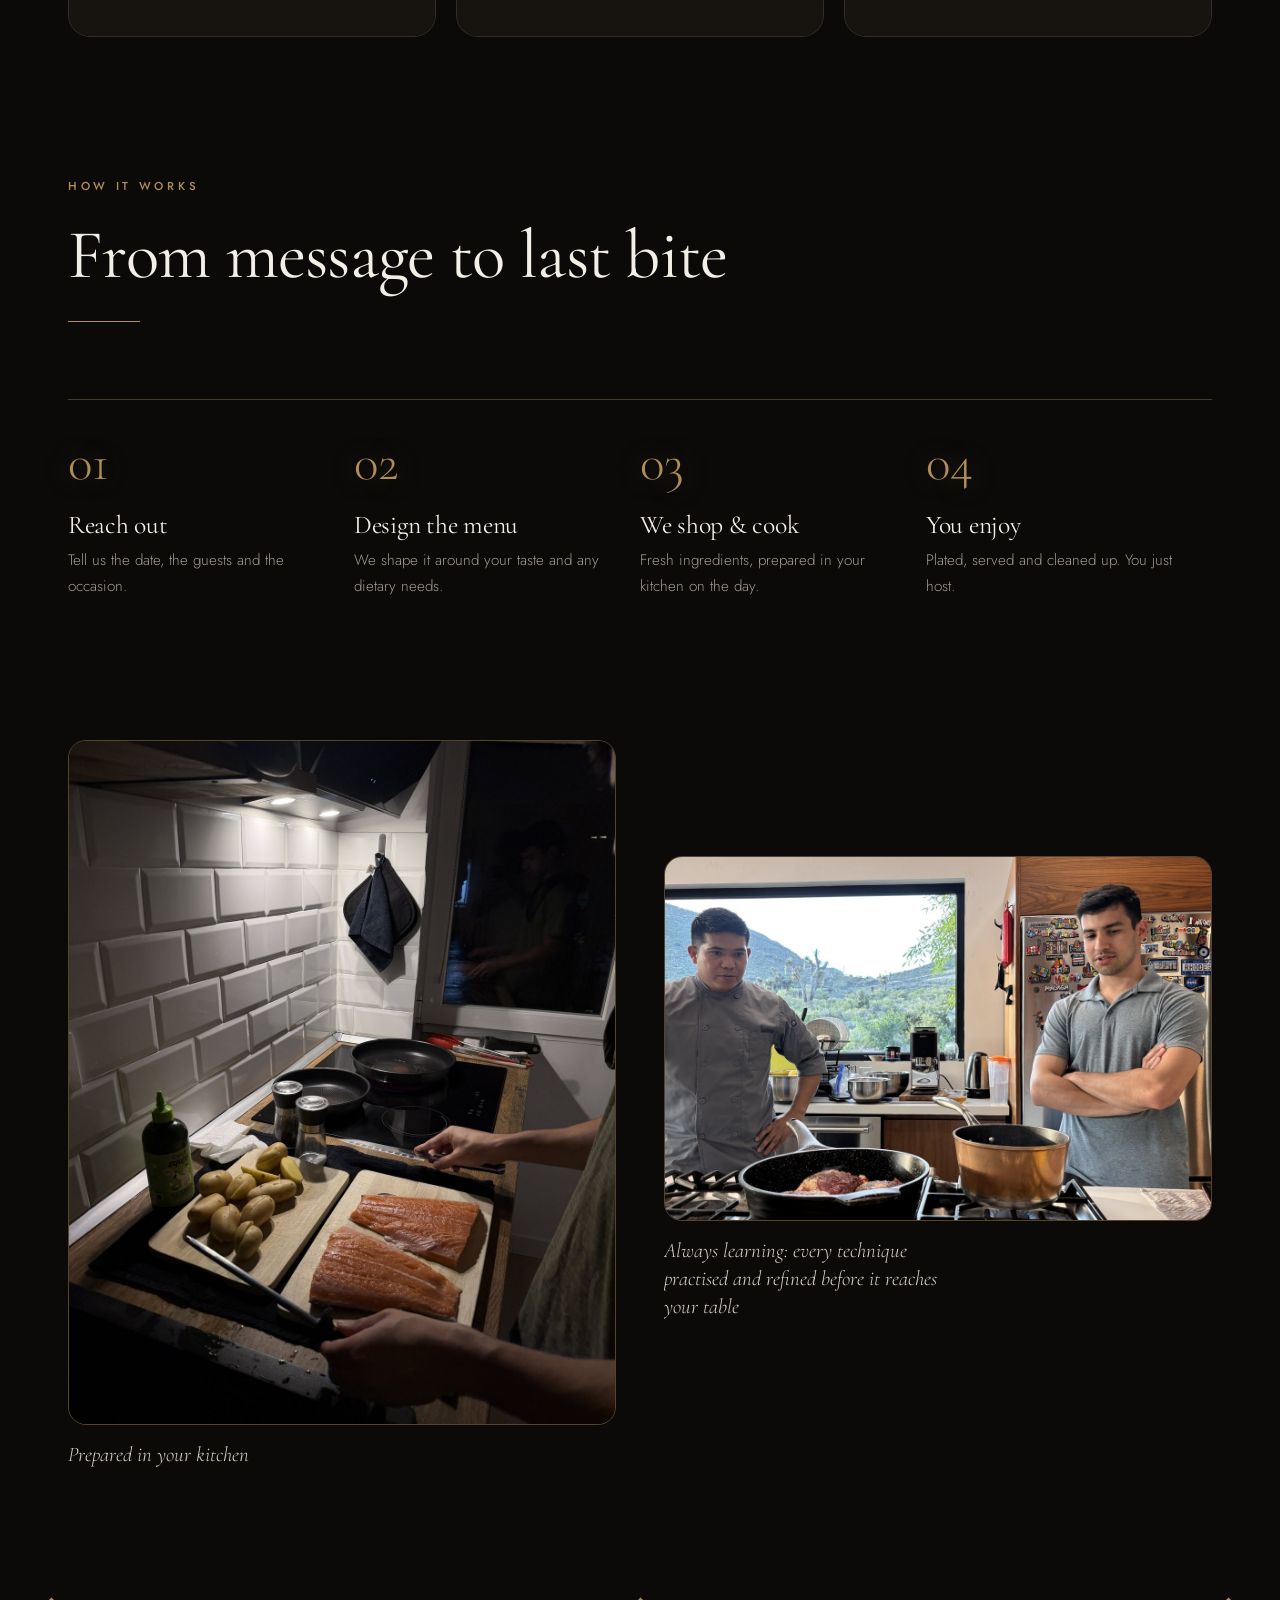
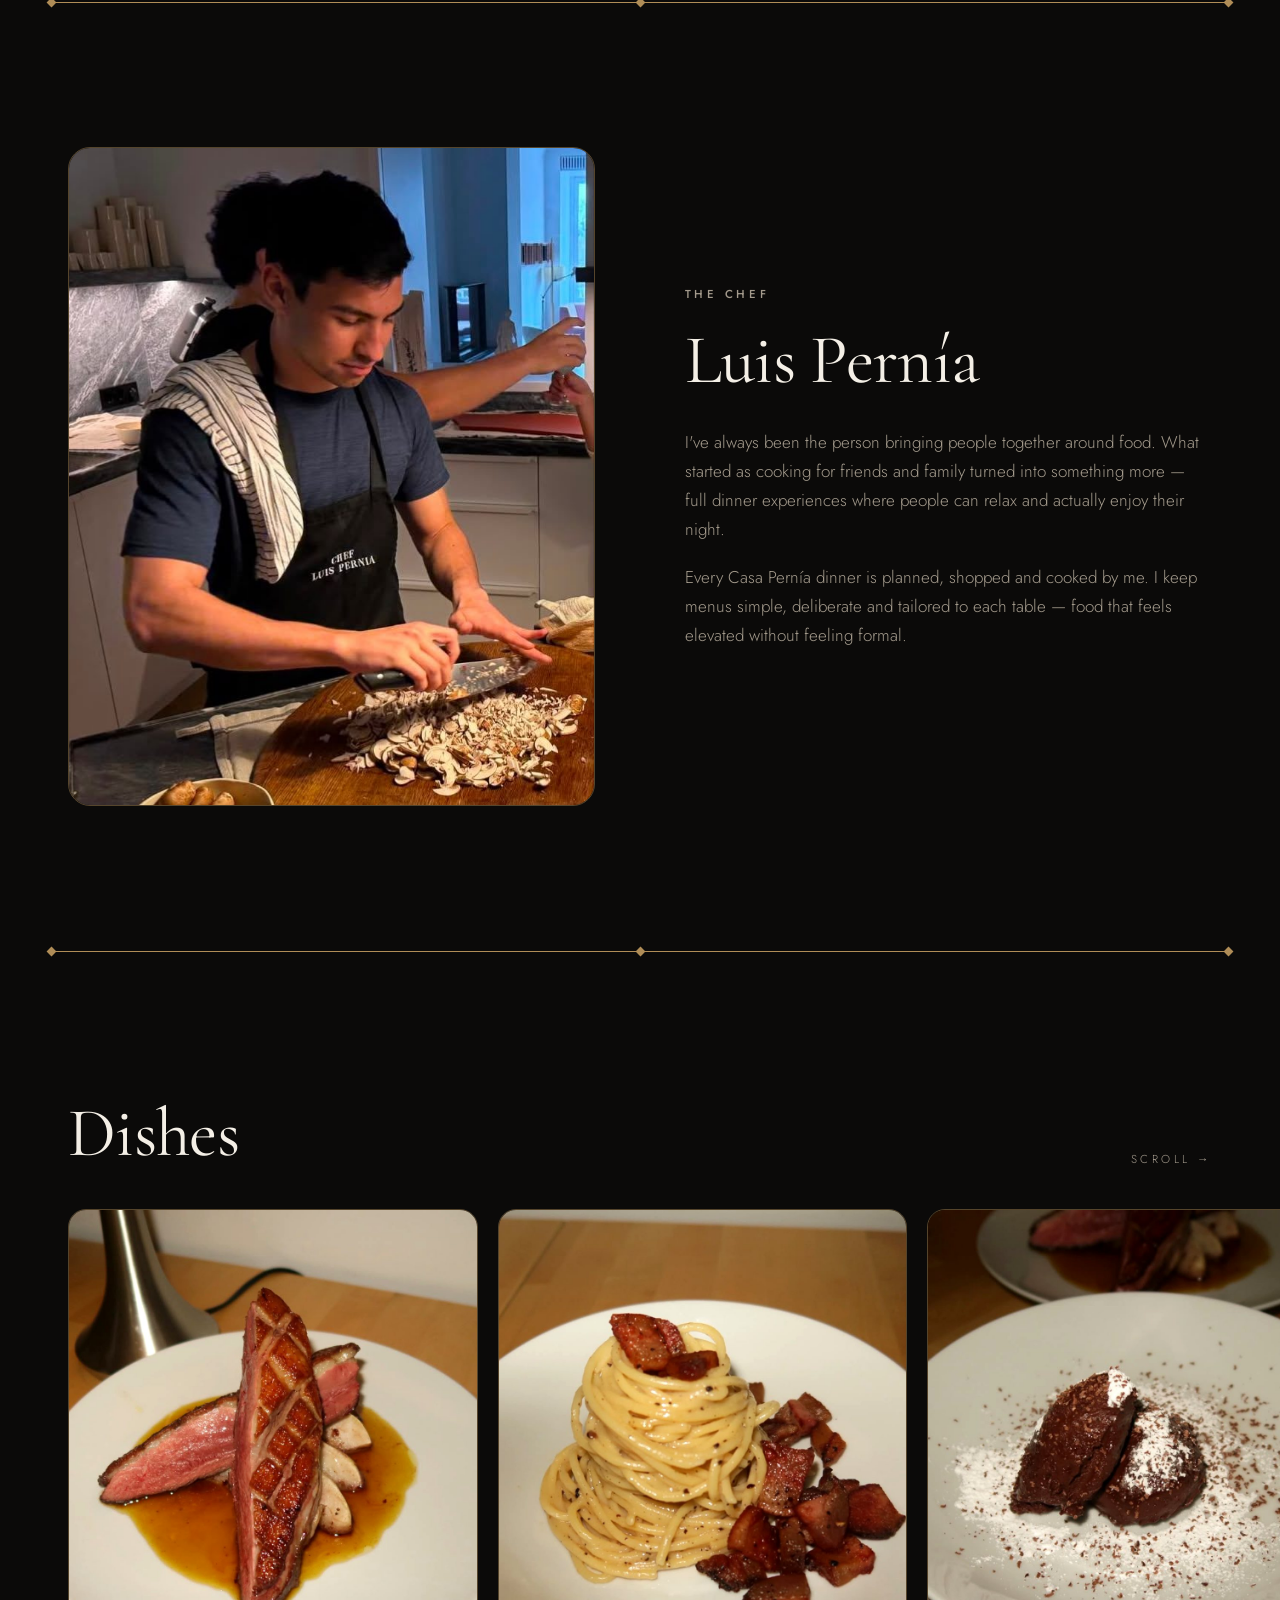
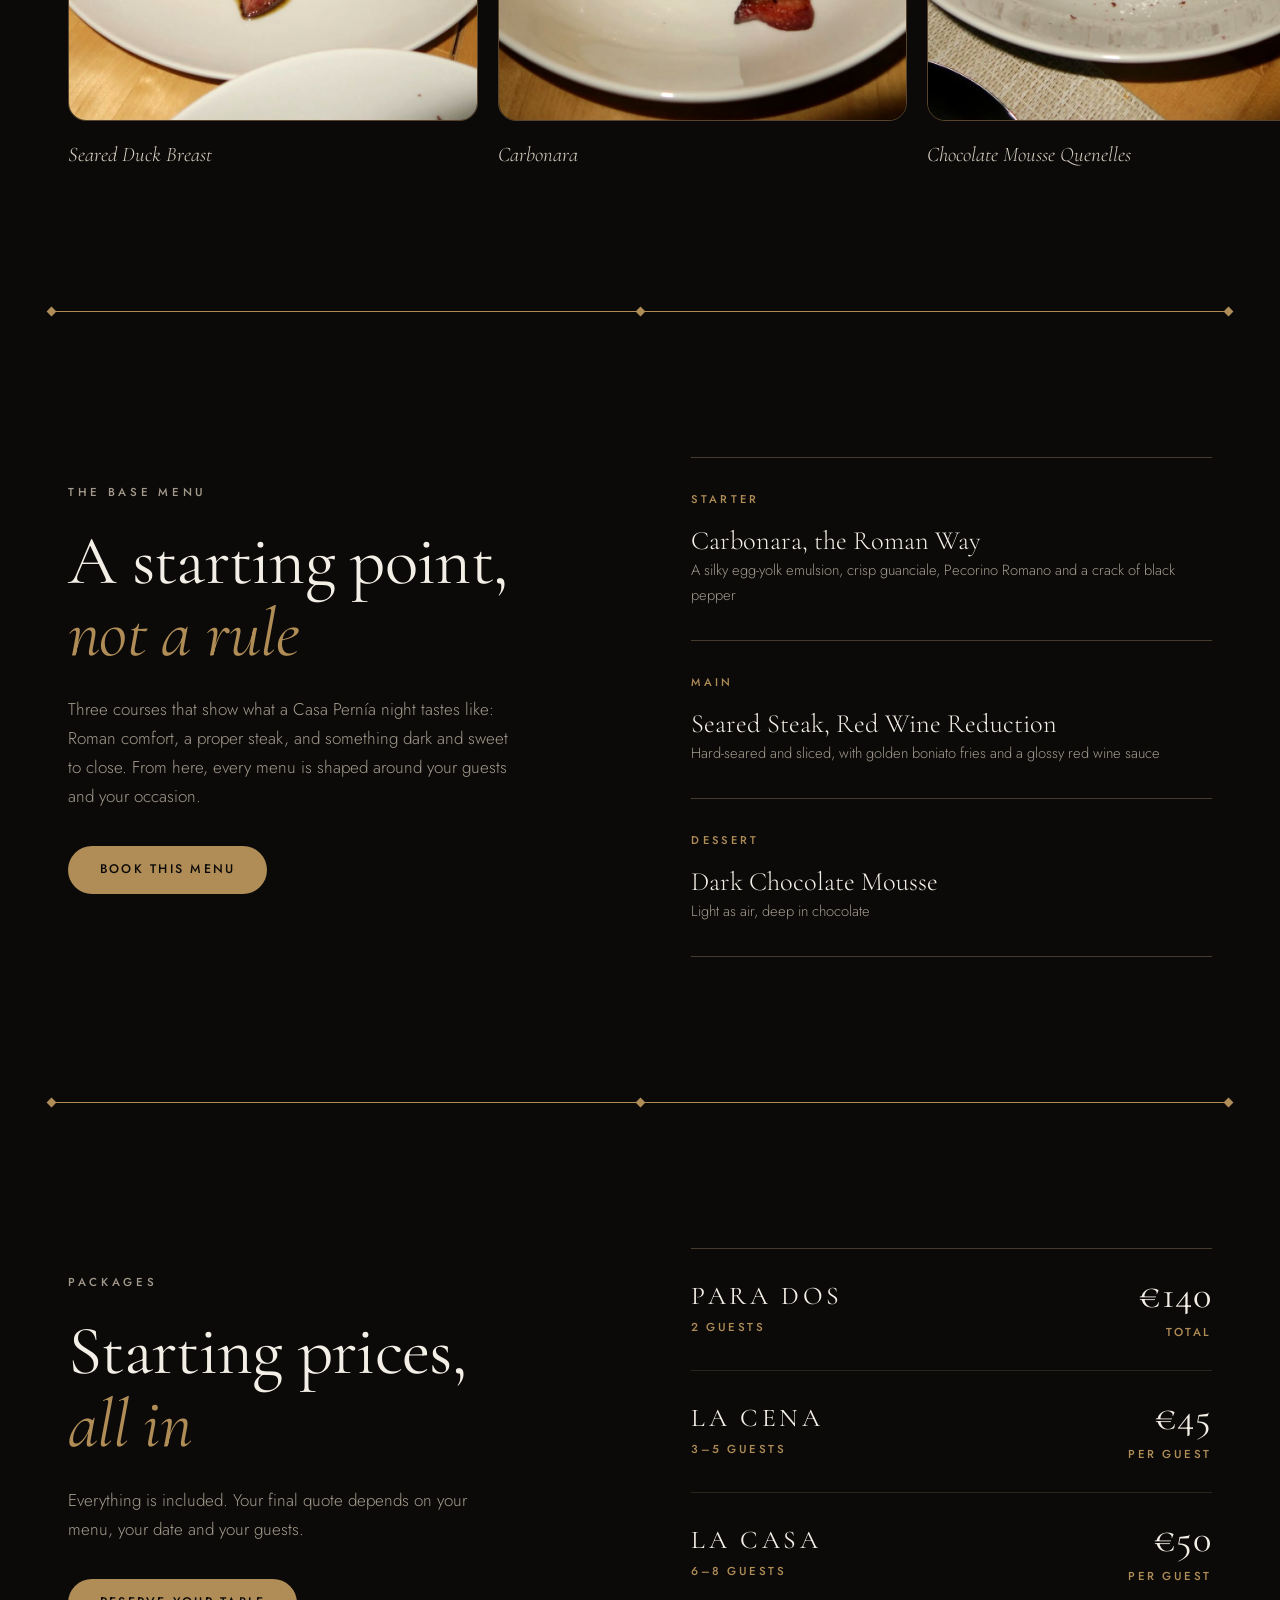
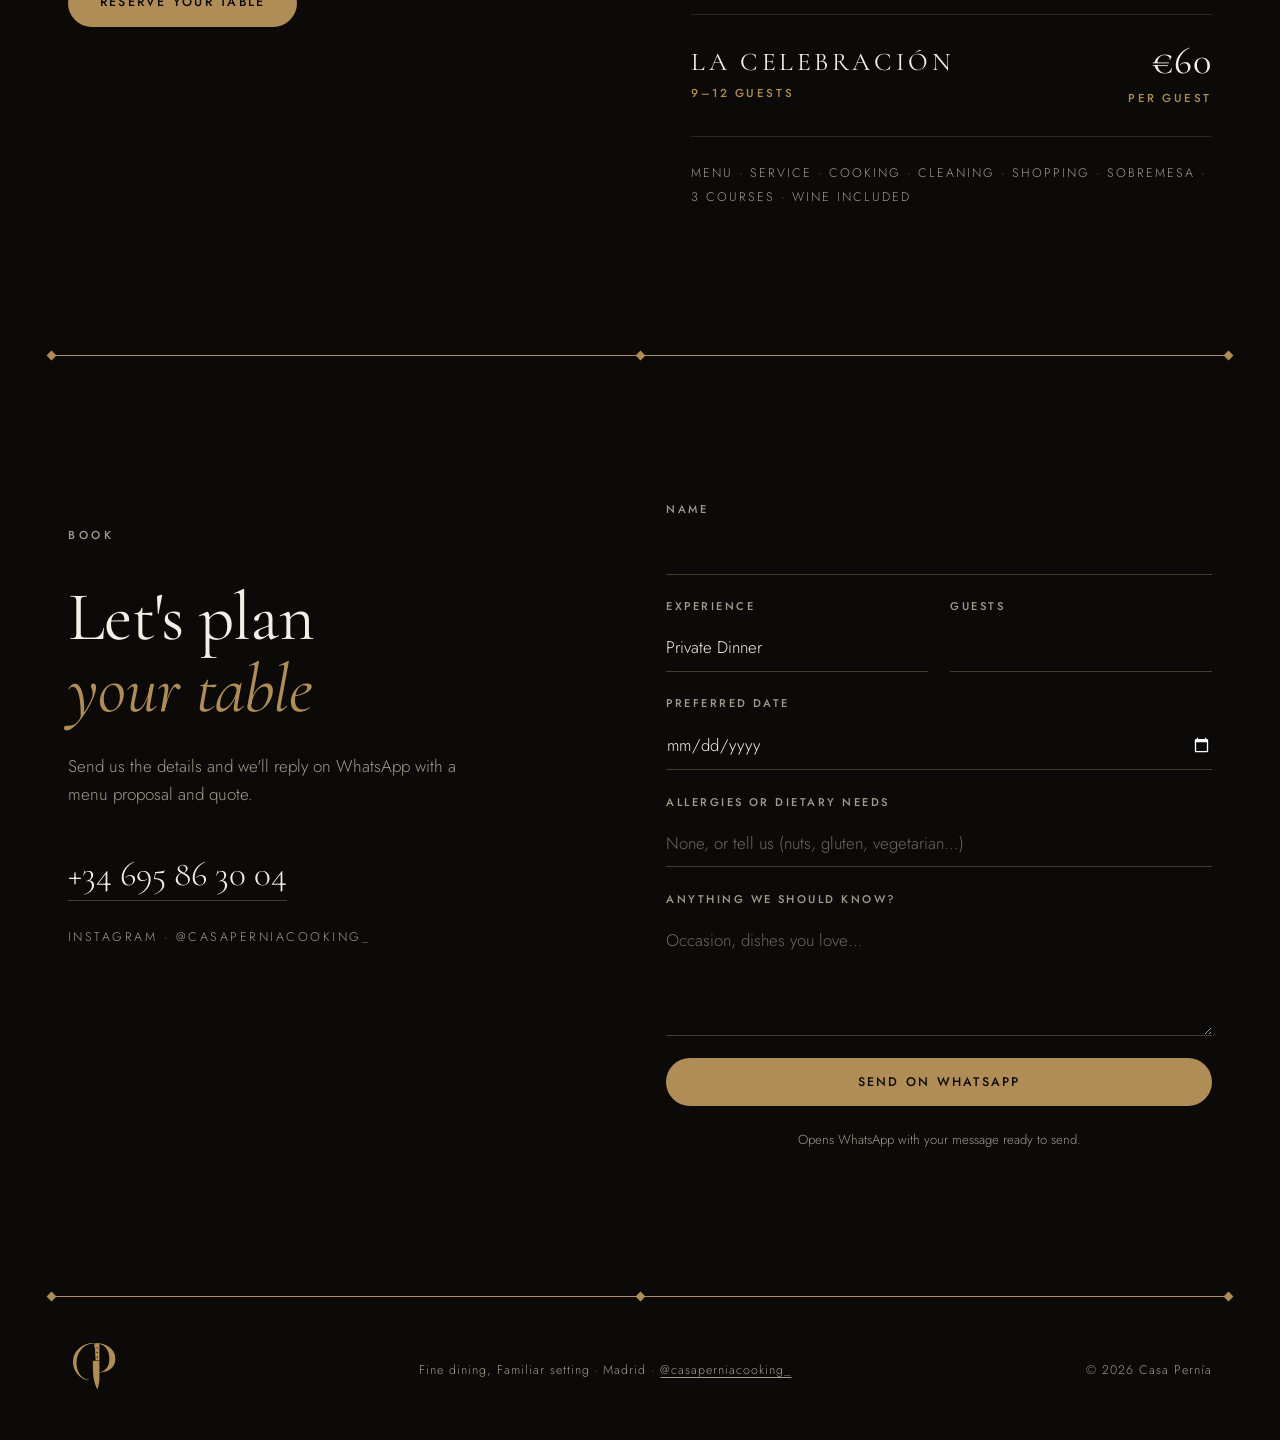
==== commit 75dd6d59: "Brand voice 'we'; whole experience cards link to the booking form with the experience preselected Co" ====
--- a/index.html
+++ b/index.html
@@ -8,7 +8,7 @@
   <link rel="preconnect" href="https://fonts.googleapis.com" />
   <link rel="preconnect" href="https://fonts.gstatic.com" crossorigin />
   <link href="https://fonts.googleapis.com/css2?family=Cormorant+Garamond:ital,wght@0,300;0,400;0,500;1,300;1,400&family=Jost:wght@300;400;500&display=swap" rel="stylesheet" />
-  <link rel="stylesheet" href="styles.css?v=20261112b" />
+  <link rel="stylesheet" href="styles.css?v=20261112d" />
   <meta name="theme-color" content="#0d0b09" />
   <link rel="icon" type="image/svg+xml" href="images/brand/favicon.svg" />
   <link rel="icon" type="image/png" sizes="32x32" href="images/brand/favicon-32.png" />
@@ -105,7 +105,7 @@
 
     <!-- ── STATEMENT (Apple-style word reveal) ── -->
     <section class="statement" id="statement">
-      <p class="statement-text" id="statementText">Restaurant-level food, cooked in your kitchen and served at your table. You host the night. I handle everything else — and the kitchen is clean before dessert is over.</p>
+      <p class="statement-text" id="statementText">Restaurant-level food, cooked in your kitchen and served at your table. You host the night. We handle everything else — and the kitchen is clean before dessert is over.</p>
     </section>
 
     <div class="sep" aria-hidden="true"><div class="sep-line"><i></i><i></i><i></i></div></div>
@@ -123,7 +123,7 @@
             <div class="exp-img" role="img" aria-label="" style="background-image:url('images/dinner-group.jpg')"></div>
             <div class="exp-body">
               <span class="exp-num">01</span>
-              <h3>Private Dinners</h3>
+              <h3><a class="exp-link" href="#book" data-exp="Private Dinner">Private Dinners</a></h3>
               <p>A full multi-course dinner in your home. Menu, shopping, cooking, service and cleanup.</p>
               <span class="exp-tag">4 – 10 guests</span>
             </div>
@@ -133,7 +133,7 @@
             <div class="exp-img" role="img" aria-label="" style="background-image:url('images/celebration-kitchen.jpg')"></div>
             <div class="exp-body">
               <span class="exp-num">02</span>
-              <h3>Celebrations</h3>
+              <h3><a class="exp-link" href="#book" data-exp="Celebration">Celebrations</a></h3>
               <p>Birthdays, anniversaries and family occasions, with a menu built around the person you're celebrating.</p>
               <span class="exp-tag">Tailored menu</span>
             </div>
@@ -143,8 +143,8 @@
             <div class="exp-img" role="img" aria-label="" style="background-image:url('images/prep-meal-salmon.jpg')"></div>
             <div class="exp-body">
               <span class="exp-num">03</span>
-              <h3>Weekly Meal Prep</h3>
-              <p>A week of restaurant-quality meals: I shop, cook, package and deliver to your door.</p>
+              <h3><a class="exp-link" href="#book" data-exp="Weekly Meal Prep">Weekly Meal Prep</a></h3>
+              <p>A week of restaurant-quality meals: we shop, cook, package and deliver to your door.</p>
               <span class="exp-tag">Delivered weekly</span>
             </div>
           </article>
@@ -160,9 +160,9 @@
           <h2 class="section-title">From message to last bite</h2>
         </header>
         <ol class="process">
-          <li class="reveal"><span class="process-n">01</span><h3>Reach out</h3><p>Tell me the date, the guests and the occasion.</p></li>
+          <li class="reveal"><span class="process-n">01</span><h3>Reach out</h3><p>Tell us the date, the guests and the occasion.</p></li>
           <li class="reveal delay-1"><span class="process-n">02</span><h3>Design the menu</h3><p>We shape it around your taste and any dietary needs.</p></li>
-          <li class="reveal delay-2"><span class="process-n">03</span><h3>I shop &amp; cook</h3><p>Fresh ingredients, prepared in your kitchen on the day.</p></li>
+          <li class="reveal delay-2"><span class="process-n">03</span><h3>We shop &amp; cook</h3><p>Fresh ingredients, prepared in your kitchen on the day.</p></li>
           <li class="reveal delay-3"><span class="process-n">04</span><h3>You enjoy</h3><p>Plated, served and cleaned up. You just host.</p></li>
         </ol>
       </div>
@@ -303,7 +303,7 @@
         <div class="book-text reveal">
           <p class="eyebrow">Book</p>
           <h2 class="section-title">Let's plan<br /><em>your table</em></h2>
-          <p>Send me the details and I'll reply on WhatsApp with a menu proposal and quote.</p>
+          <p>Send us the details and we'll reply on WhatsApp with a menu proposal and quote.</p>
           <a class="book-phone" href="tel:+34695863004">+34 695 86 30 04</a>
           <a class="book-ig" href="https://www.instagram.com/casaperniacooking_/" target="_blank" rel="noopener">Instagram · @casaperniacooking_</a>
         </div>
@@ -333,10 +333,10 @@
           </div>
           <div class="field">
             <label for="f-allergy">Allergies or dietary needs</label>
-            <input id="f-allergy" name="allergies" type="text" placeholder="None, or tell me (nuts, gluten, vegetarian…)" autocomplete="off" />
+            <input id="f-allergy" name="allergies" type="text" placeholder="None, or tell us (nuts, gluten, vegetarian…)" autocomplete="off" />
           </div>
           <div class="field">
-            <label for="f-msg">Anything I should know?</label>
+            <label for="f-msg">Anything we should know?</label>
             <textarea id="f-msg" name="message" rows="4" placeholder="Occasion, dishes you love…"></textarea>
           </div>
           <button type="submit" class="btn btn-dark btn-full">Send on WhatsApp</button>
@@ -358,6 +358,6 @@
     </div>
   </footer>
 
-  <script src="script.js?v=20261112b"></script>
+  <script src="script.js?v=20261112d"></script>
 </body>
 </html>
--- a/styles.css
+++ b/styles.css
@@ -702,3 +702,9 @@
 .price-amount strong { font-family: var(--serif); font-weight: 400; font-size: clamp(1.9rem, 5vw, 2.4rem); line-height: 1; color: var(--ink); letter-spacing: 0.02em; }
 .price-incl { margin-top: 1.6rem; font-size: 0.78rem; letter-spacing: 0.16em; text-transform: uppercase; color: var(--muted); line-height: 1.9; }
 @media (max-width: 880px) { .prices-grid { grid-template-columns: minmax(0, 1fr); } }
+
+/* ── Experience cards: the whole card is a link to the booking form ── */
+.exp-card { cursor: pointer; }
+.exp-link { color: inherit; text-decoration: none; }
+.exp-link:focus-visible { outline: none; }
+.exp-card:has(.exp-link:focus-visible) { outline: 1px solid var(--brass-l); outline-offset: 3px; }
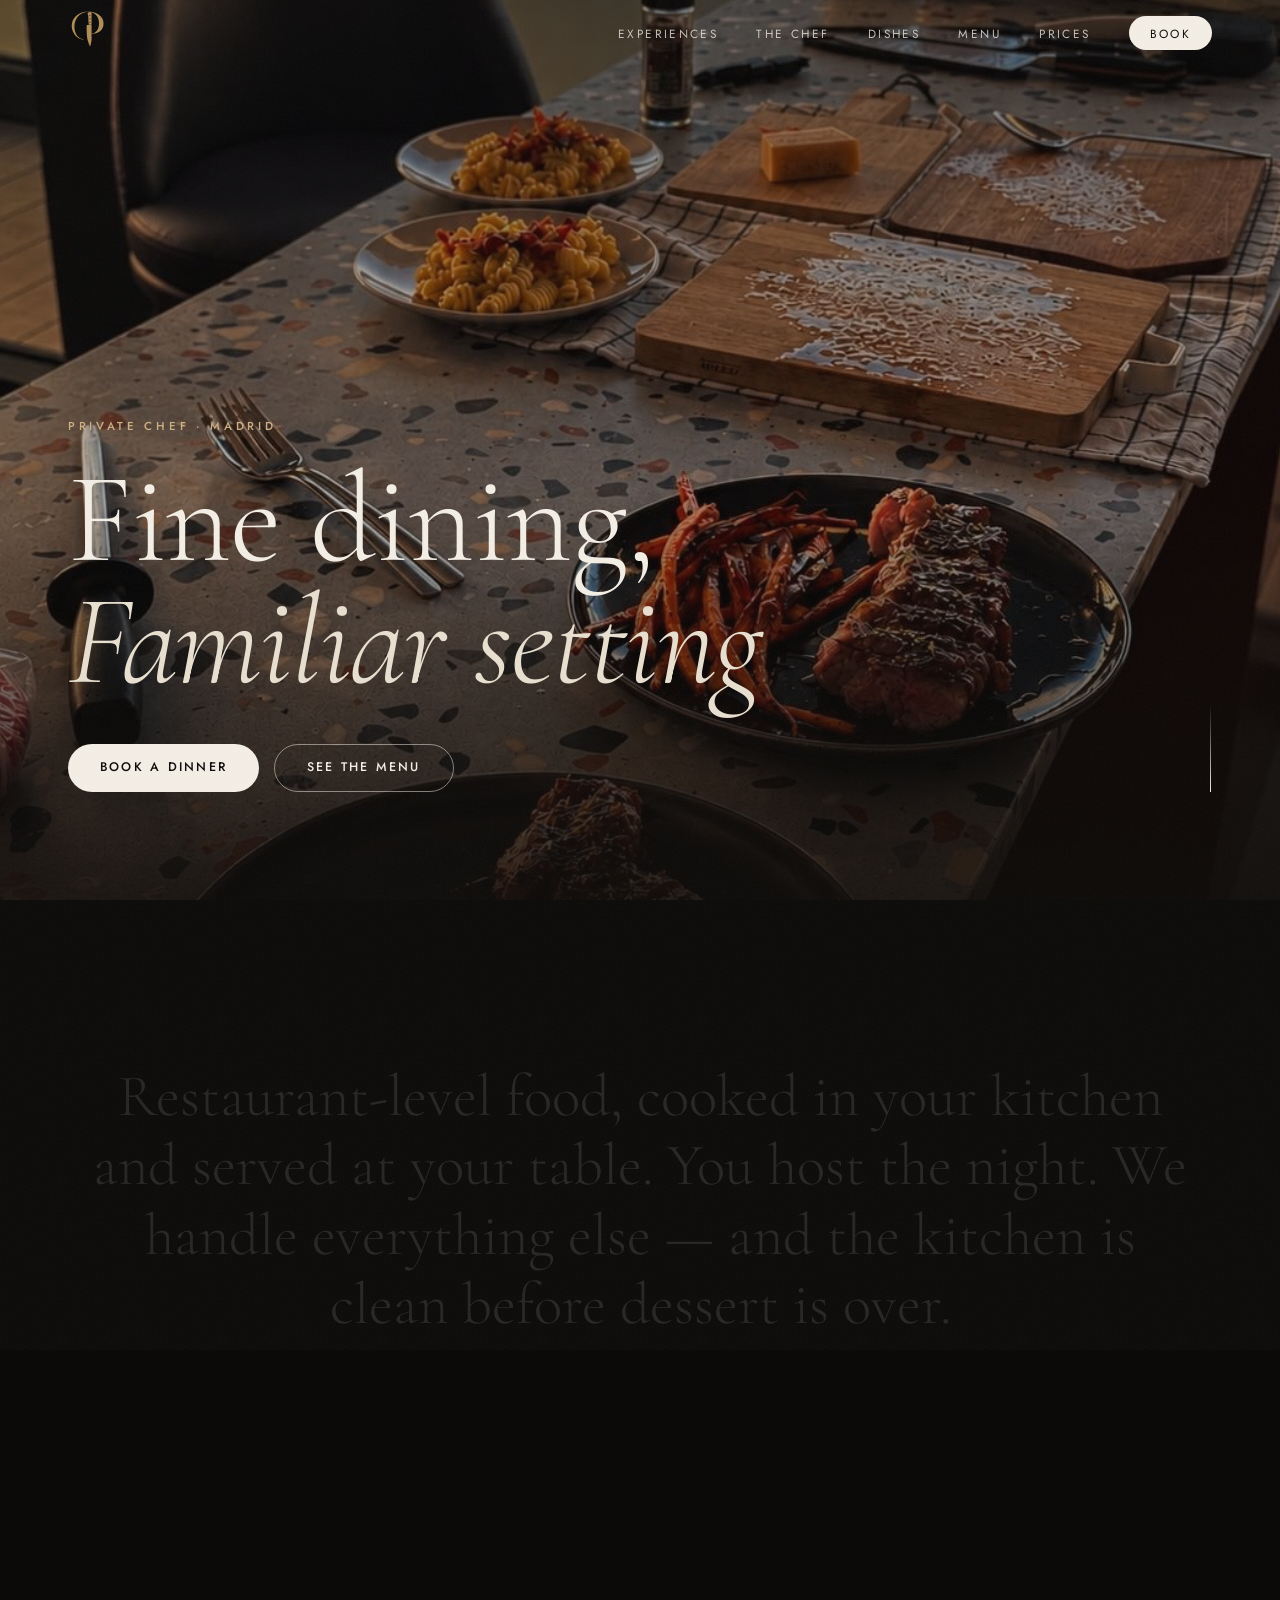
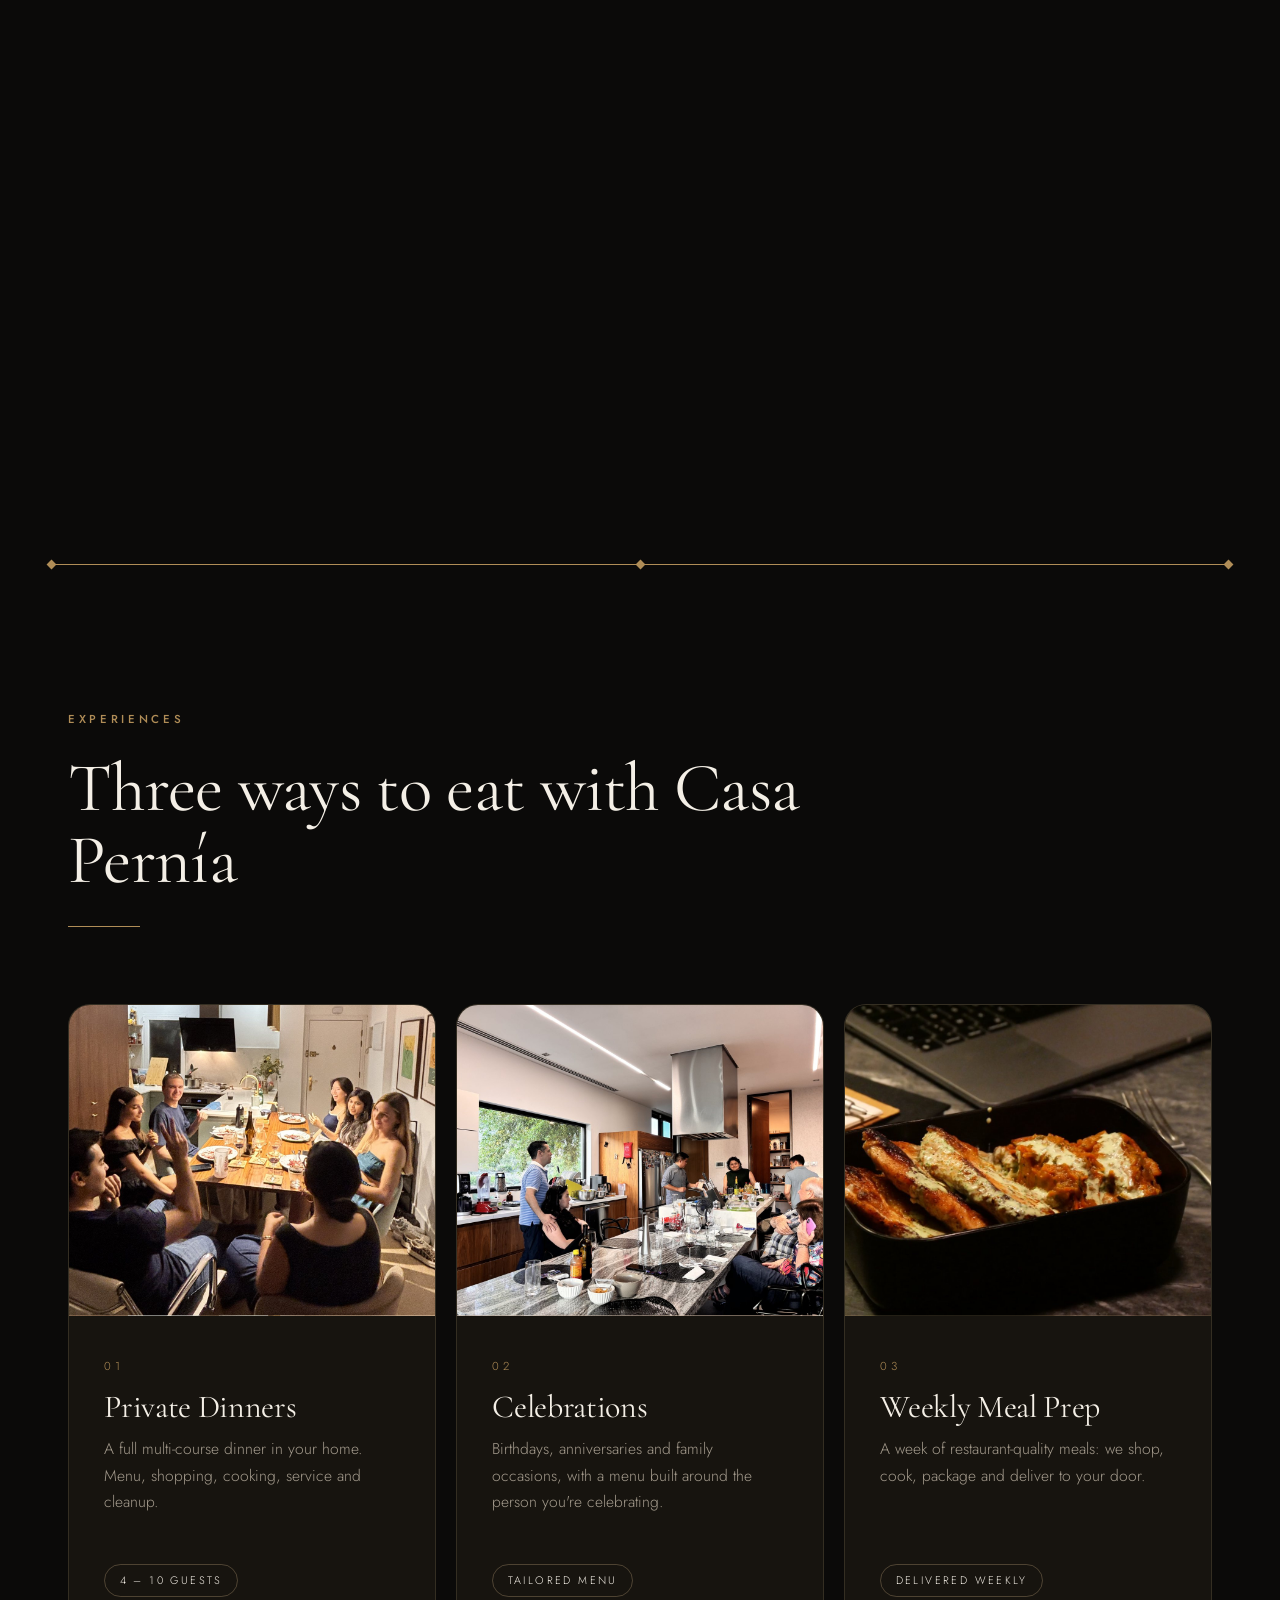
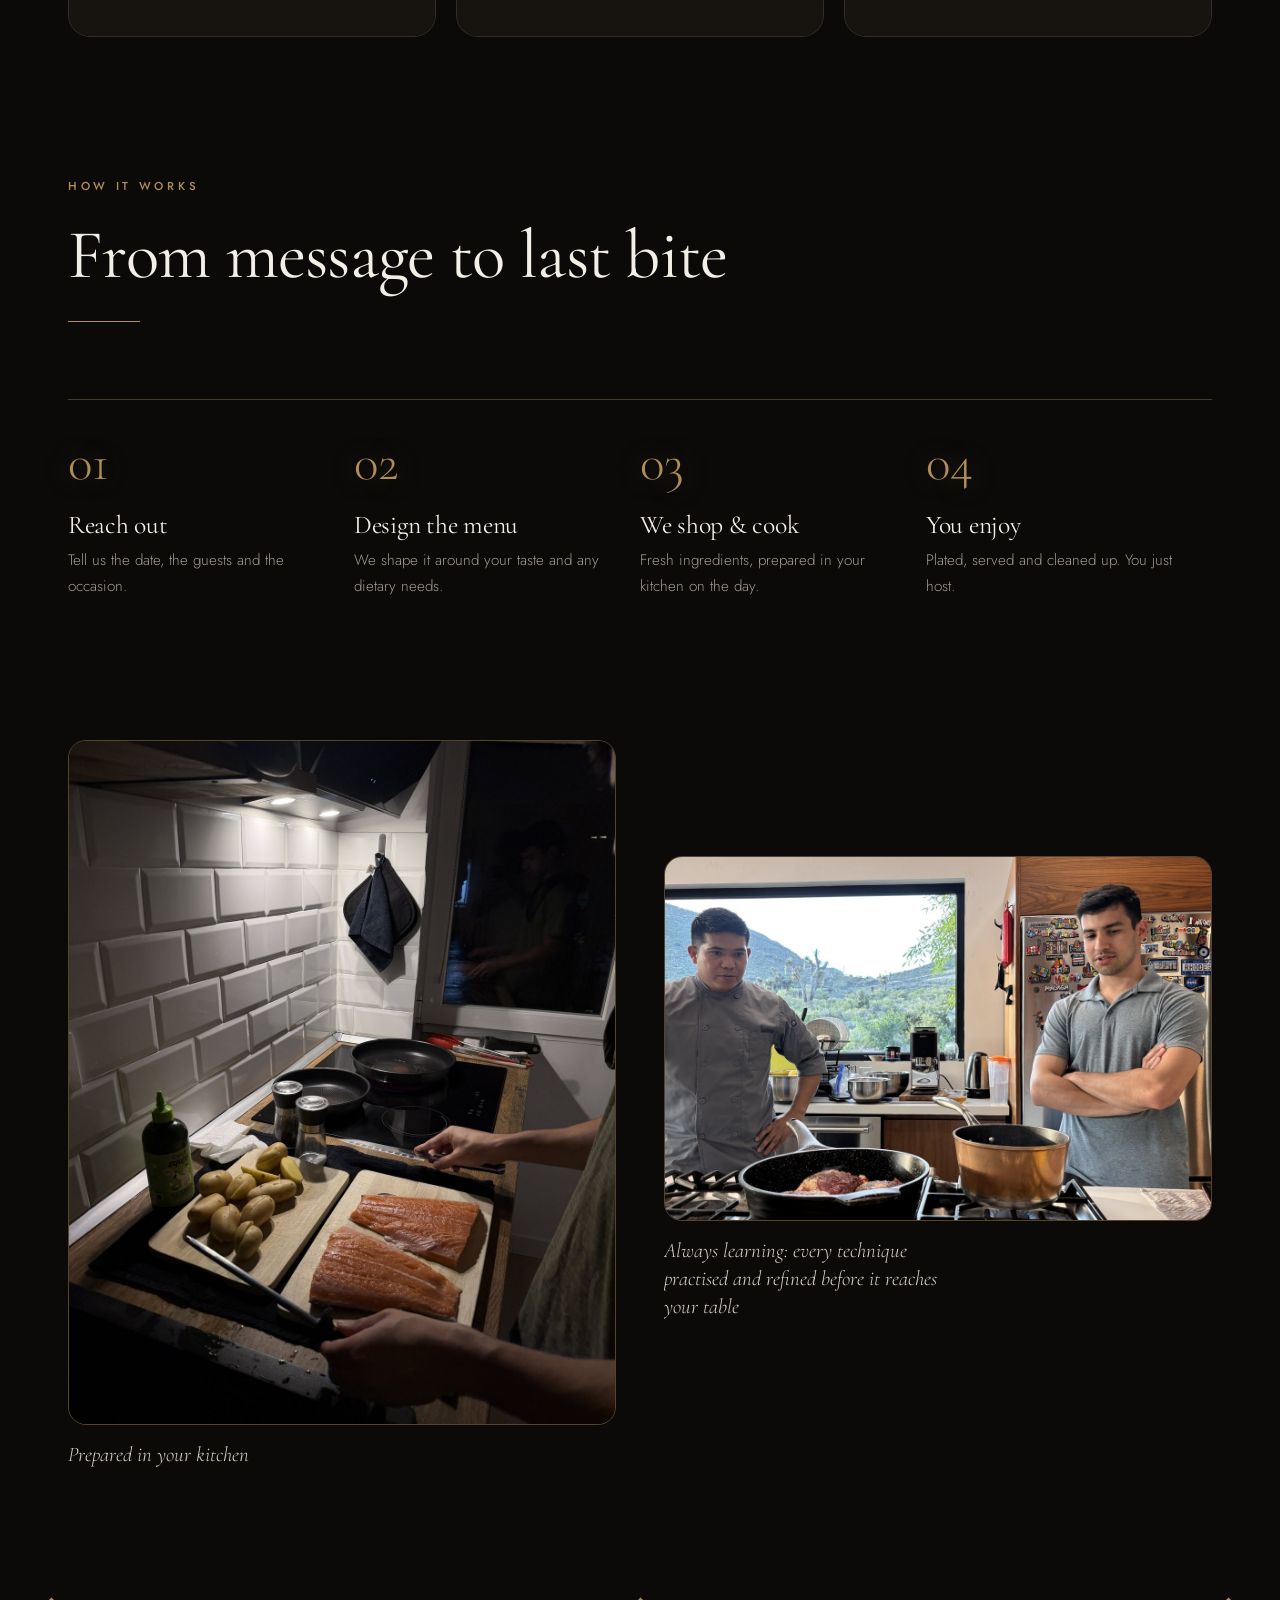
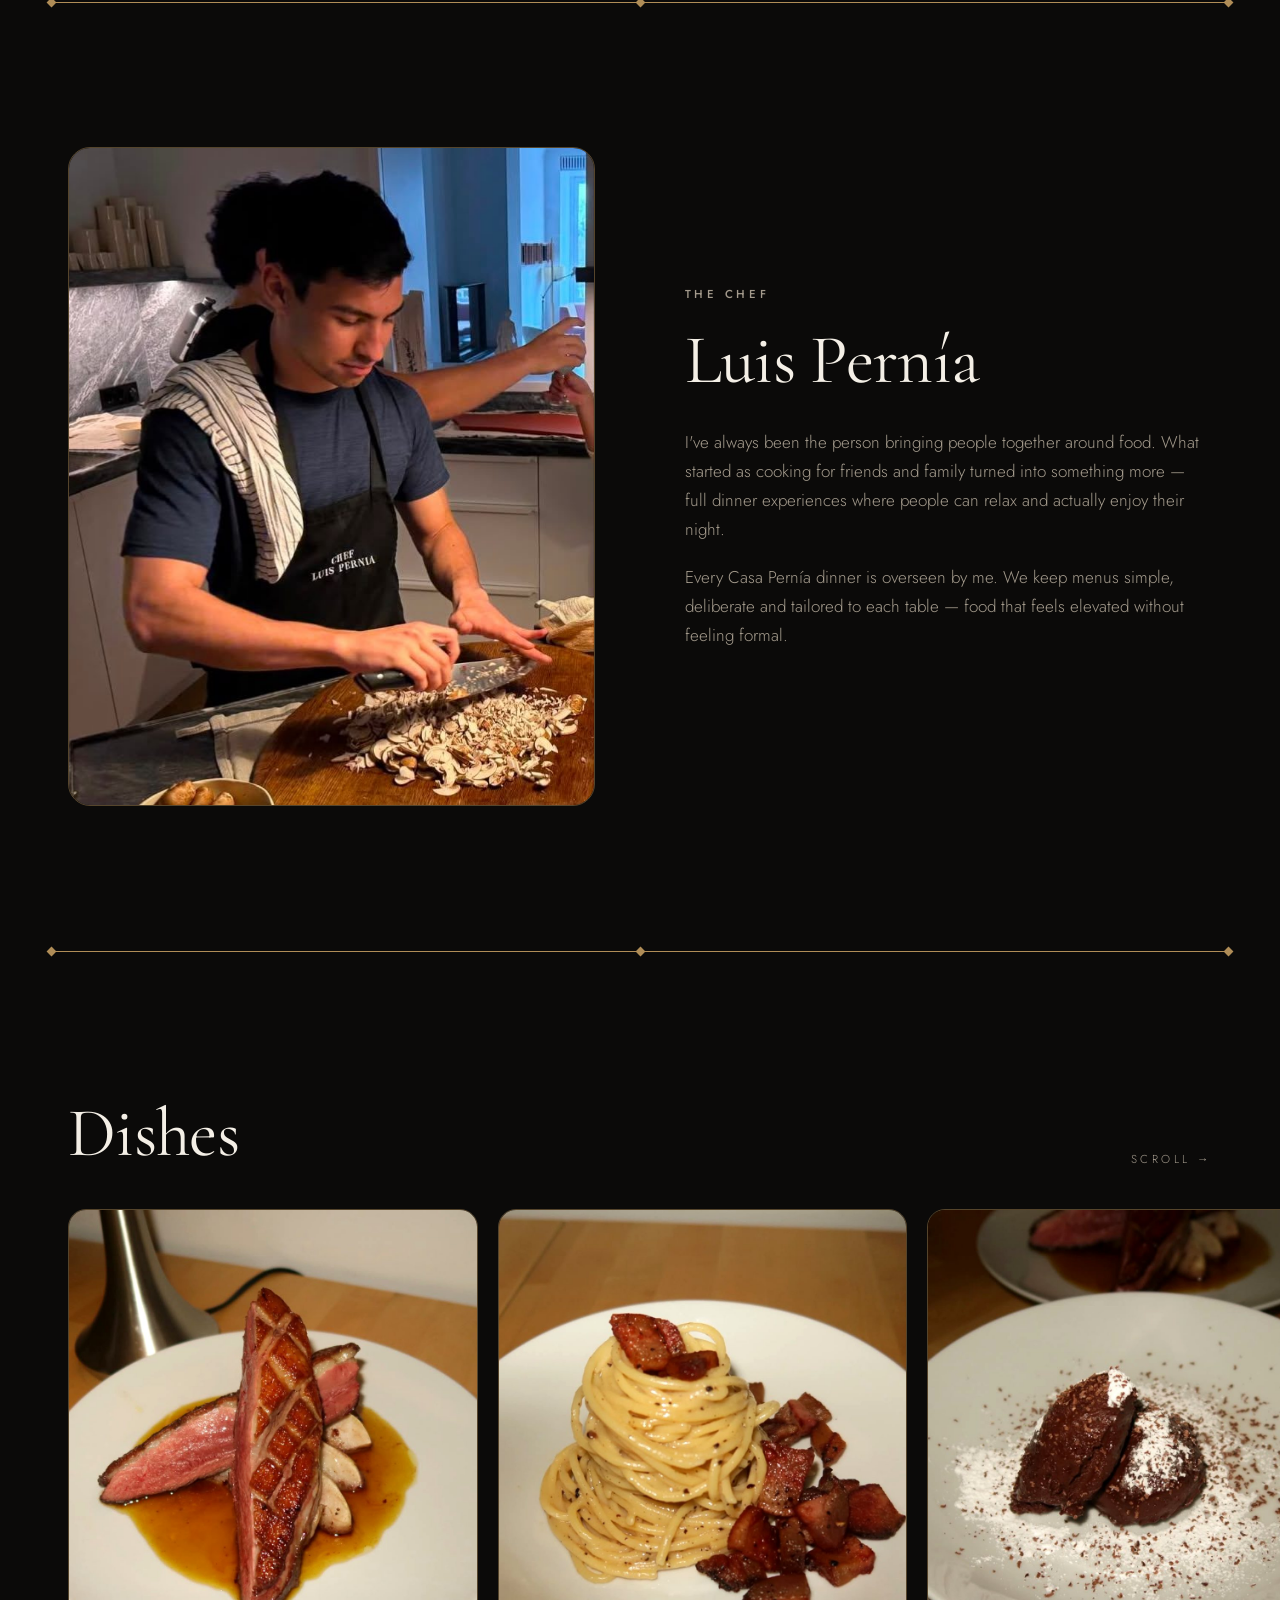
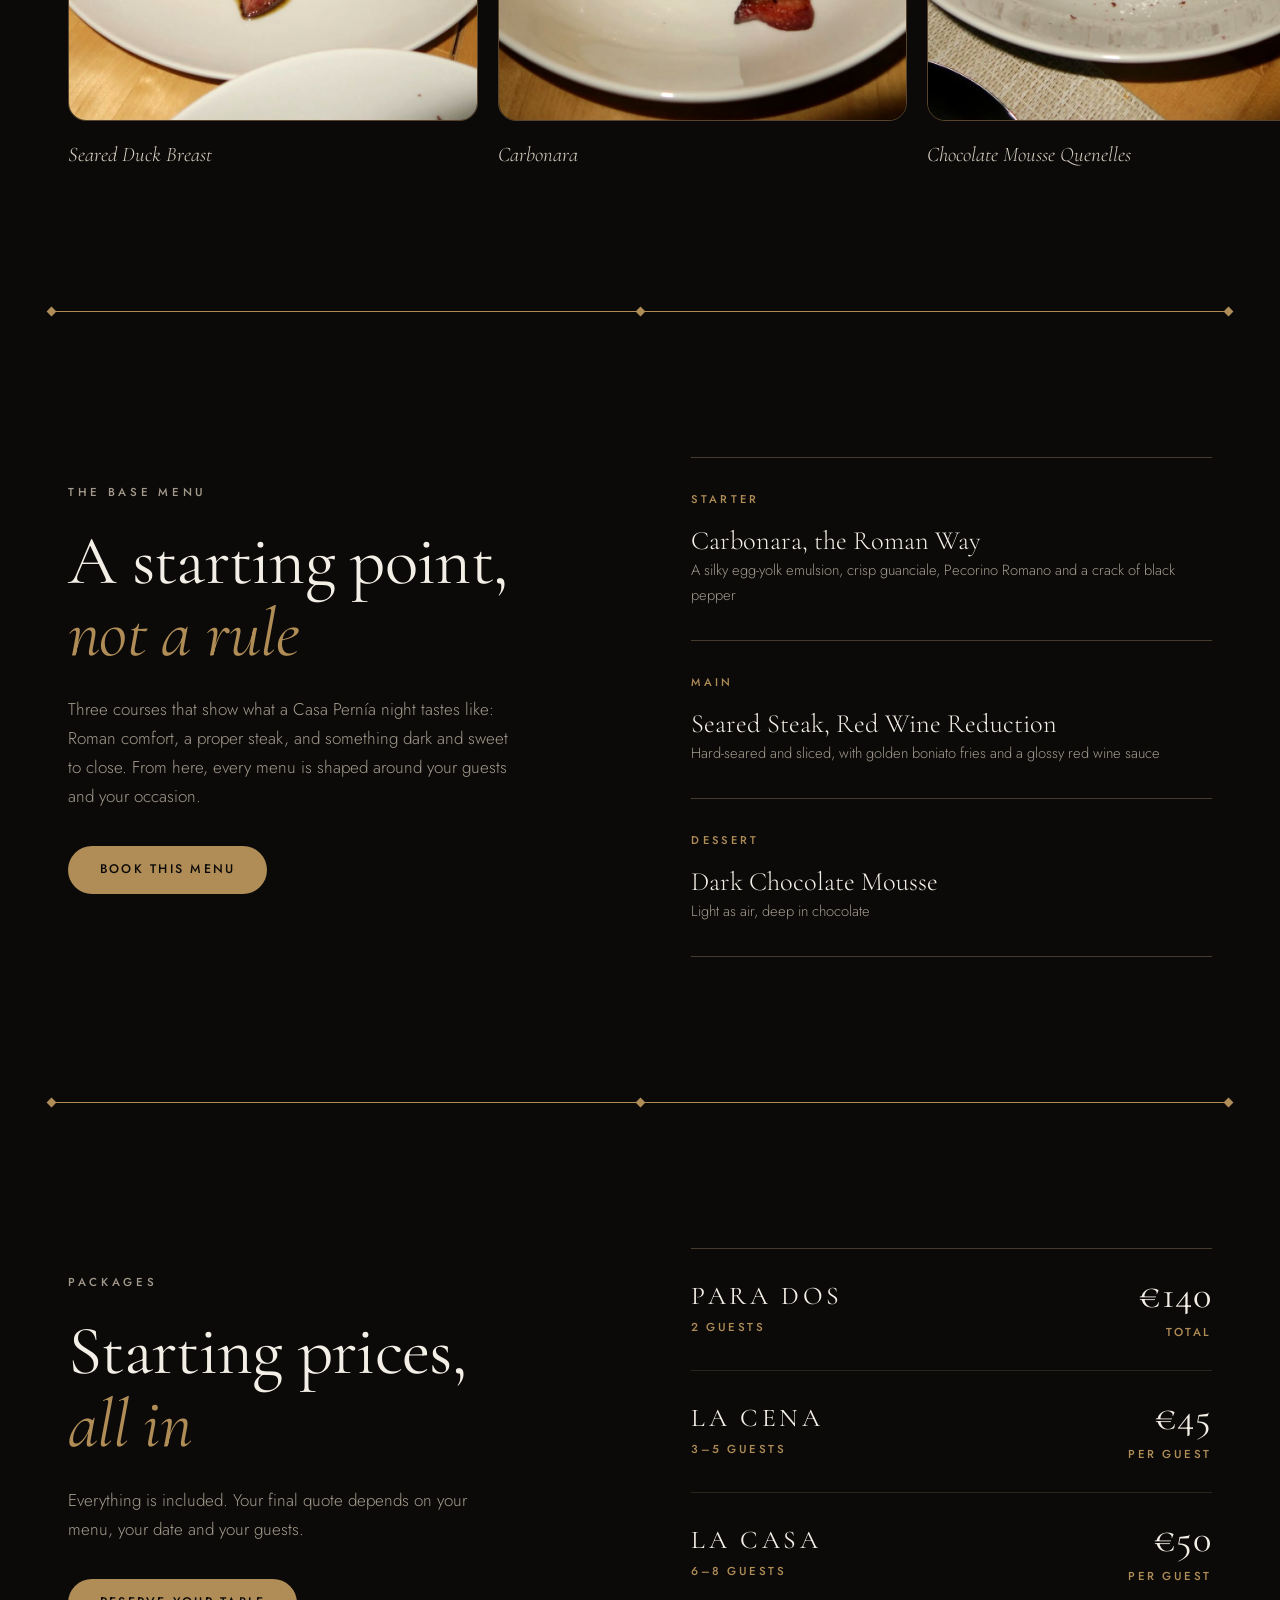
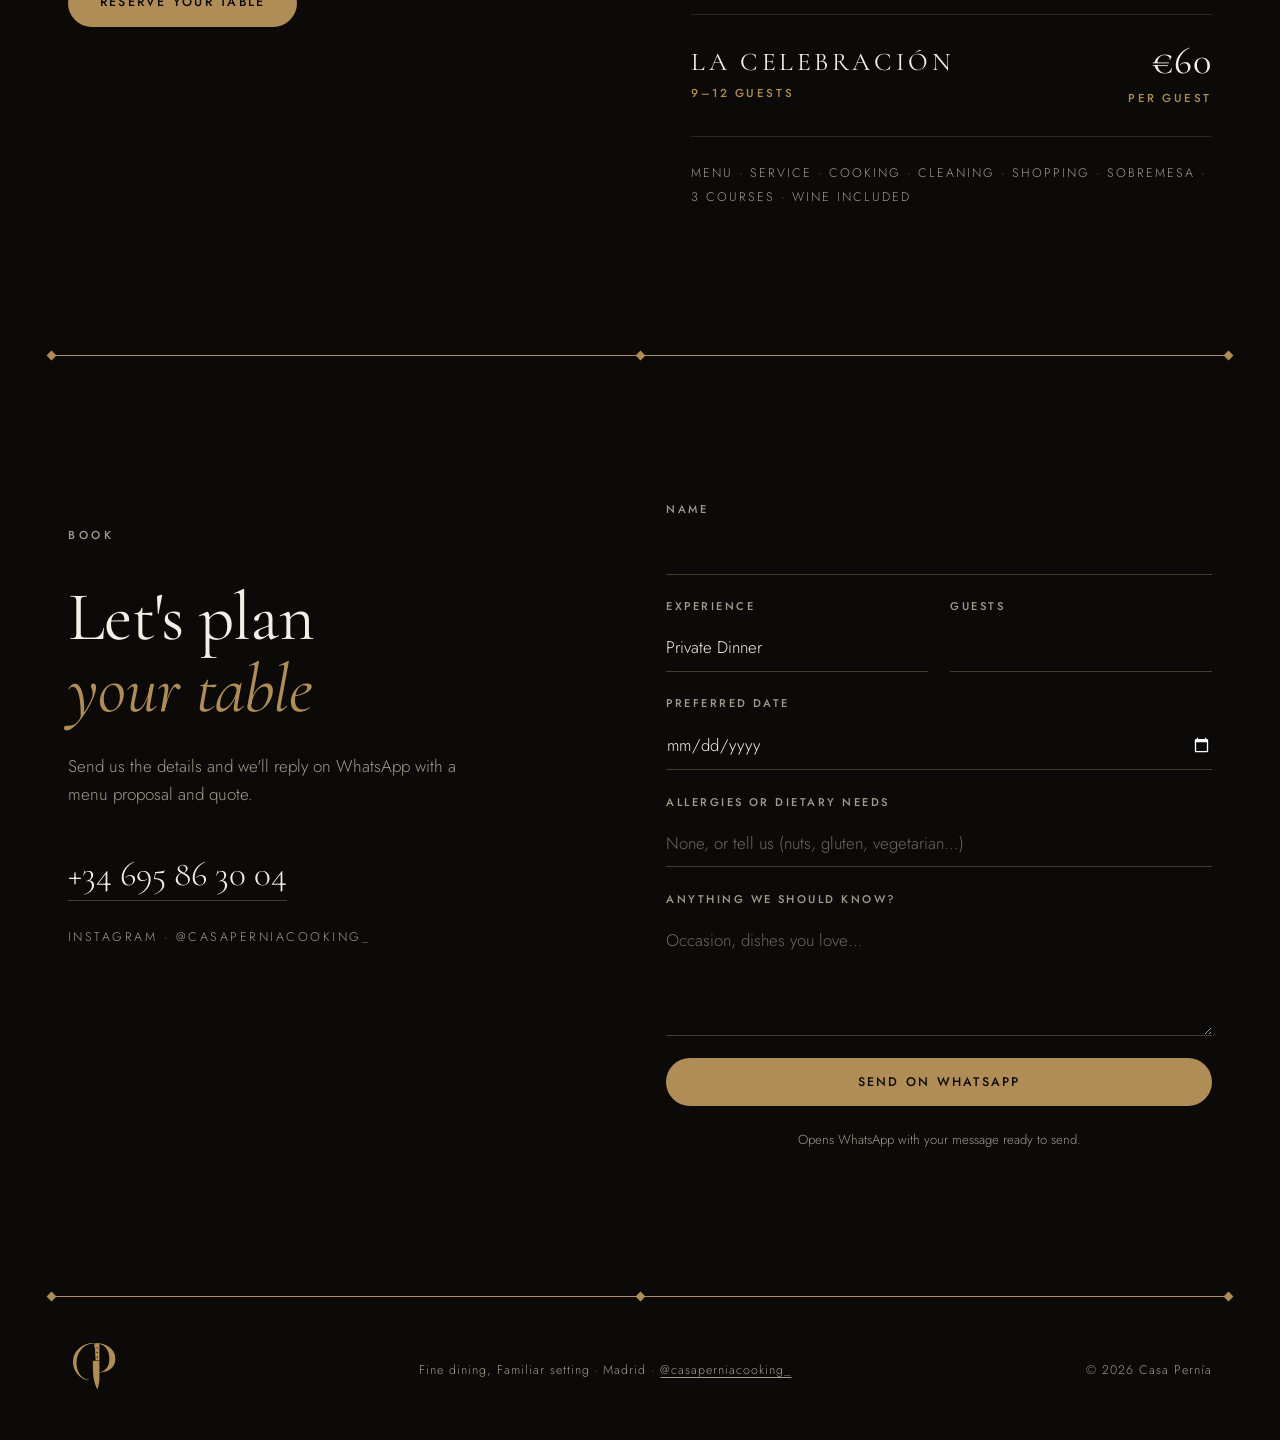
==== commit 4764c380: "Chef text: 'overseen' and 'We keep menus' Co-Authored-By: Claude Sonnet 5.5 <noreply@anthropic.com> " ====
--- a/index.html
+++ b/index.html
@@ -8,7 +8,7 @@
   <link rel="preconnect" href="https://fonts.googleapis.com" />
   <link rel="preconnect" href="https://fonts.gstatic.com" crossorigin />
   <link href="https://fonts.googleapis.com/css2?family=Cormorant+Garamond:ital,wght@0,300;0,400;0,500;1,300;1,400&family=Jost:wght@300;400;500&display=swap" rel="stylesheet" />
-  <link rel="stylesheet" href="styles.css?v=20261112d" />
+  <link rel="stylesheet" href="styles.css?v=20261112e" />
   <meta name="theme-color" content="#0d0b09" />
   <link rel="icon" type="image/svg+xml" href="images/brand/favicon.svg" />
   <link rel="icon" type="image/png" sizes="32x32" href="images/brand/favicon-32.png" />
@@ -196,7 +196,7 @@
           <p class="eyebrow">The Chef</p>
           <h2 class="section-title">Luis Pernía</h2>
           <p>I've always been the person bringing people together around food. What started as cooking for friends and family turned into something more — full dinner experiences where people can relax and actually enjoy their night.</p>
-          <p>Every Casa Pernía dinner is planned, shopped and cooked by me. I keep menus simple, deliberate and tailored to each table — food that feels elevated without feeling formal.</p>
+          <p>Every Casa Pernía dinner is overseen by me. We keep menus simple, deliberate and tailored to each table — food that feels elevated without feeling formal.</p>
         </div>
       </div>
     </section>
@@ -358,6 +358,6 @@
     </div>
   </footer>
 
-  <script src="script.js?v=20261112d"></script>
+  <script src="script.js?v=20261112e"></script>
 </body>
 </html>
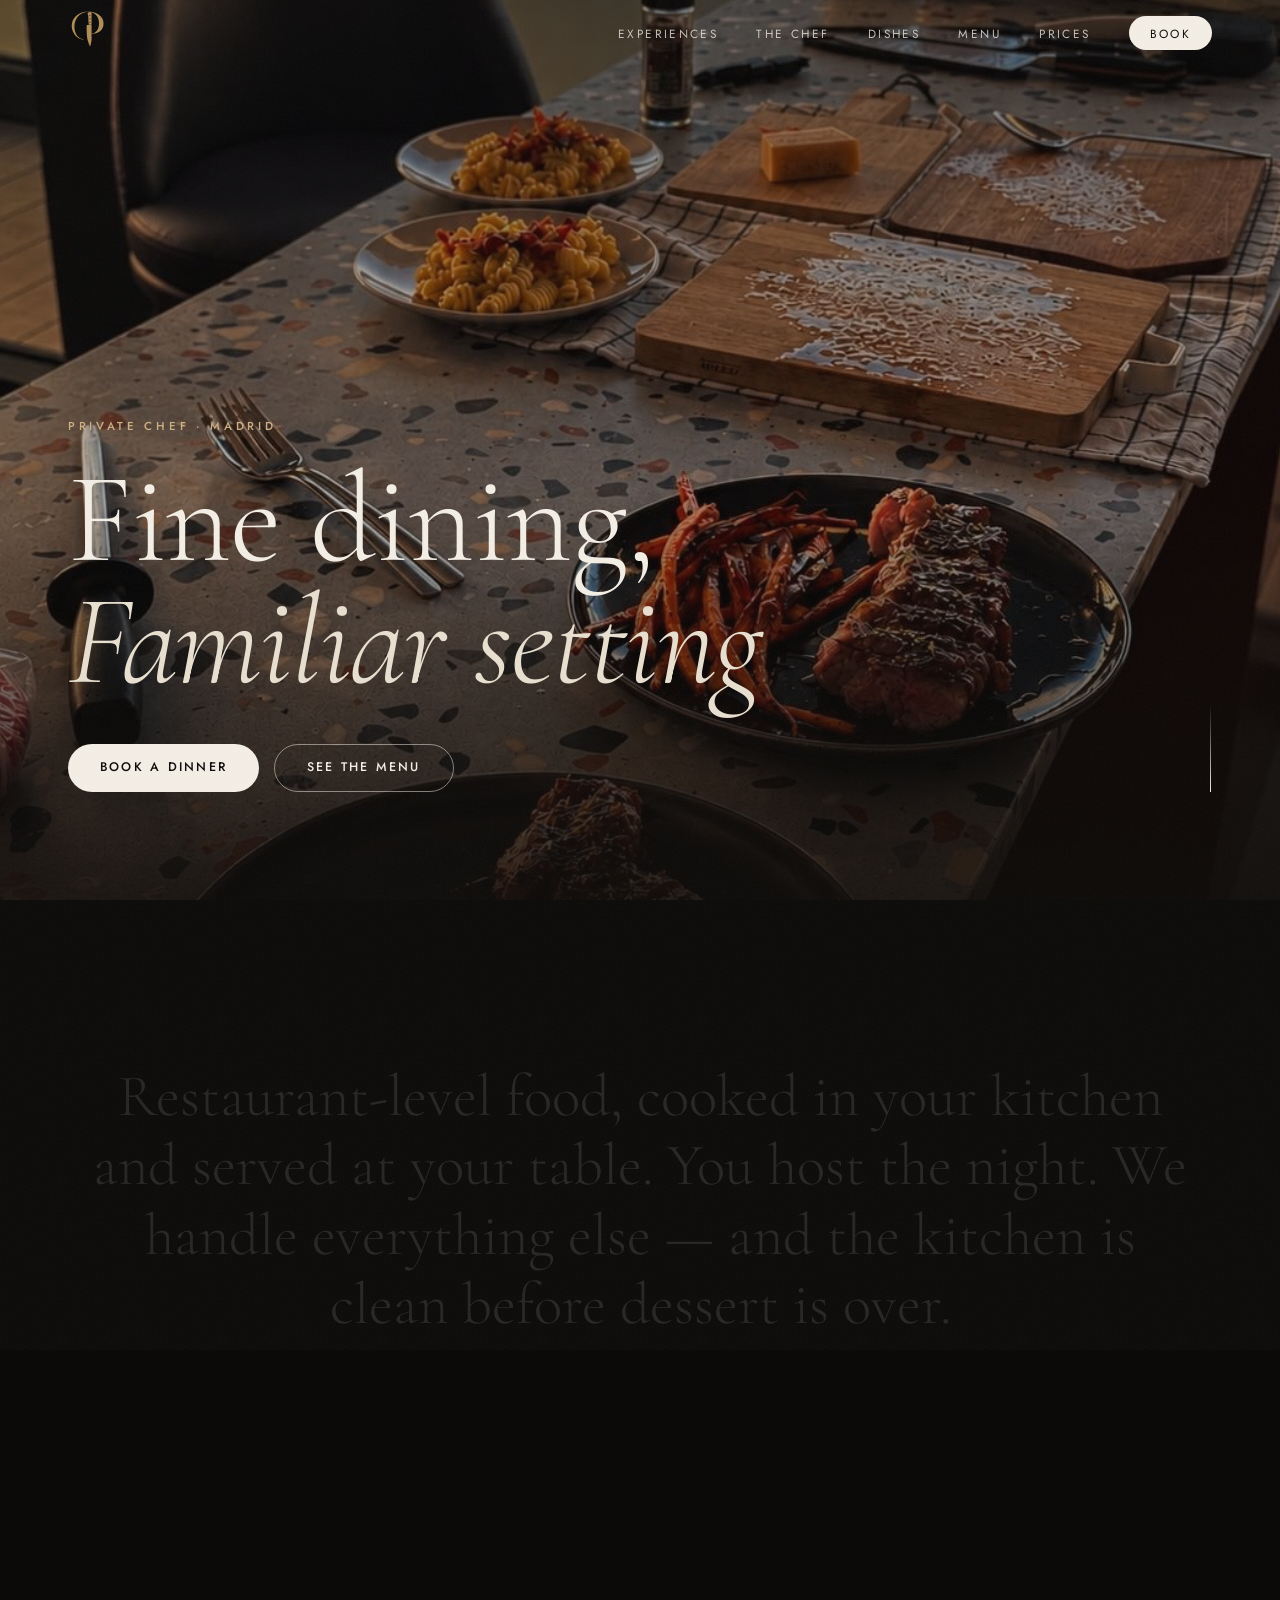
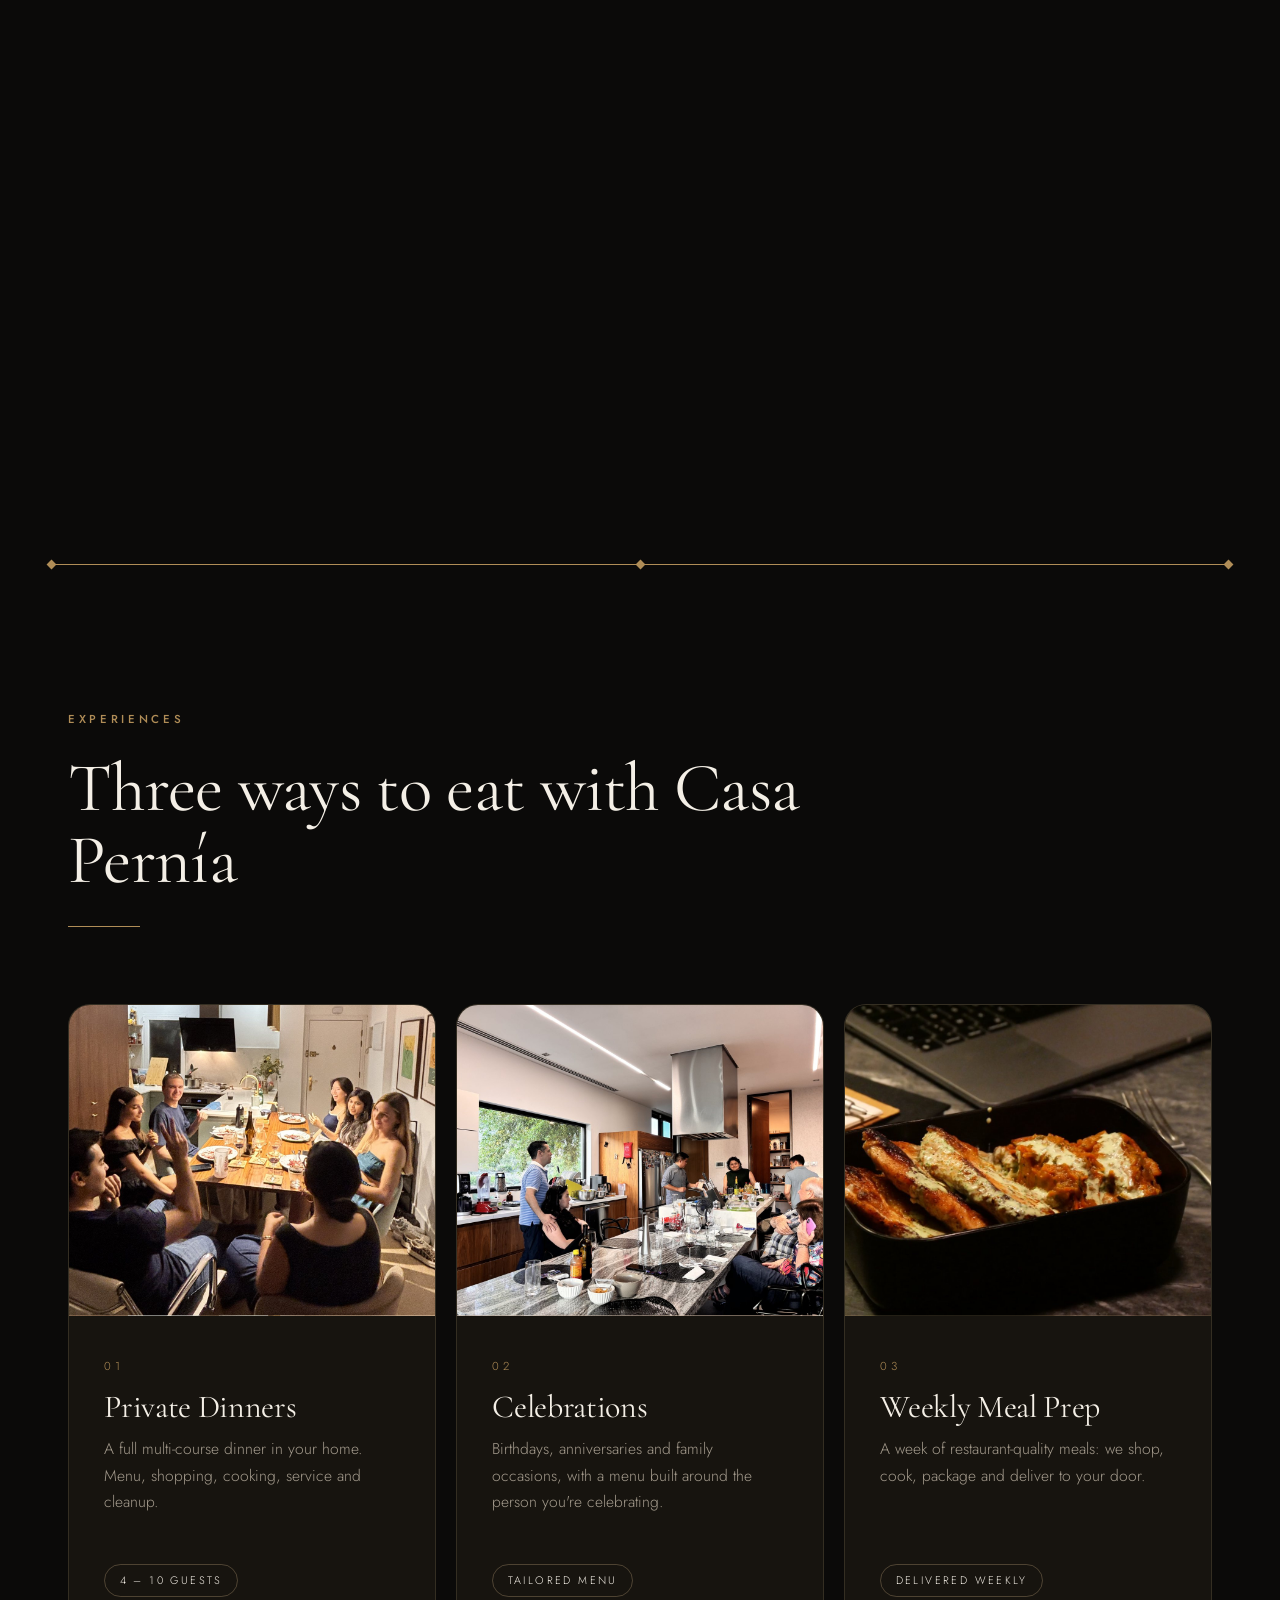
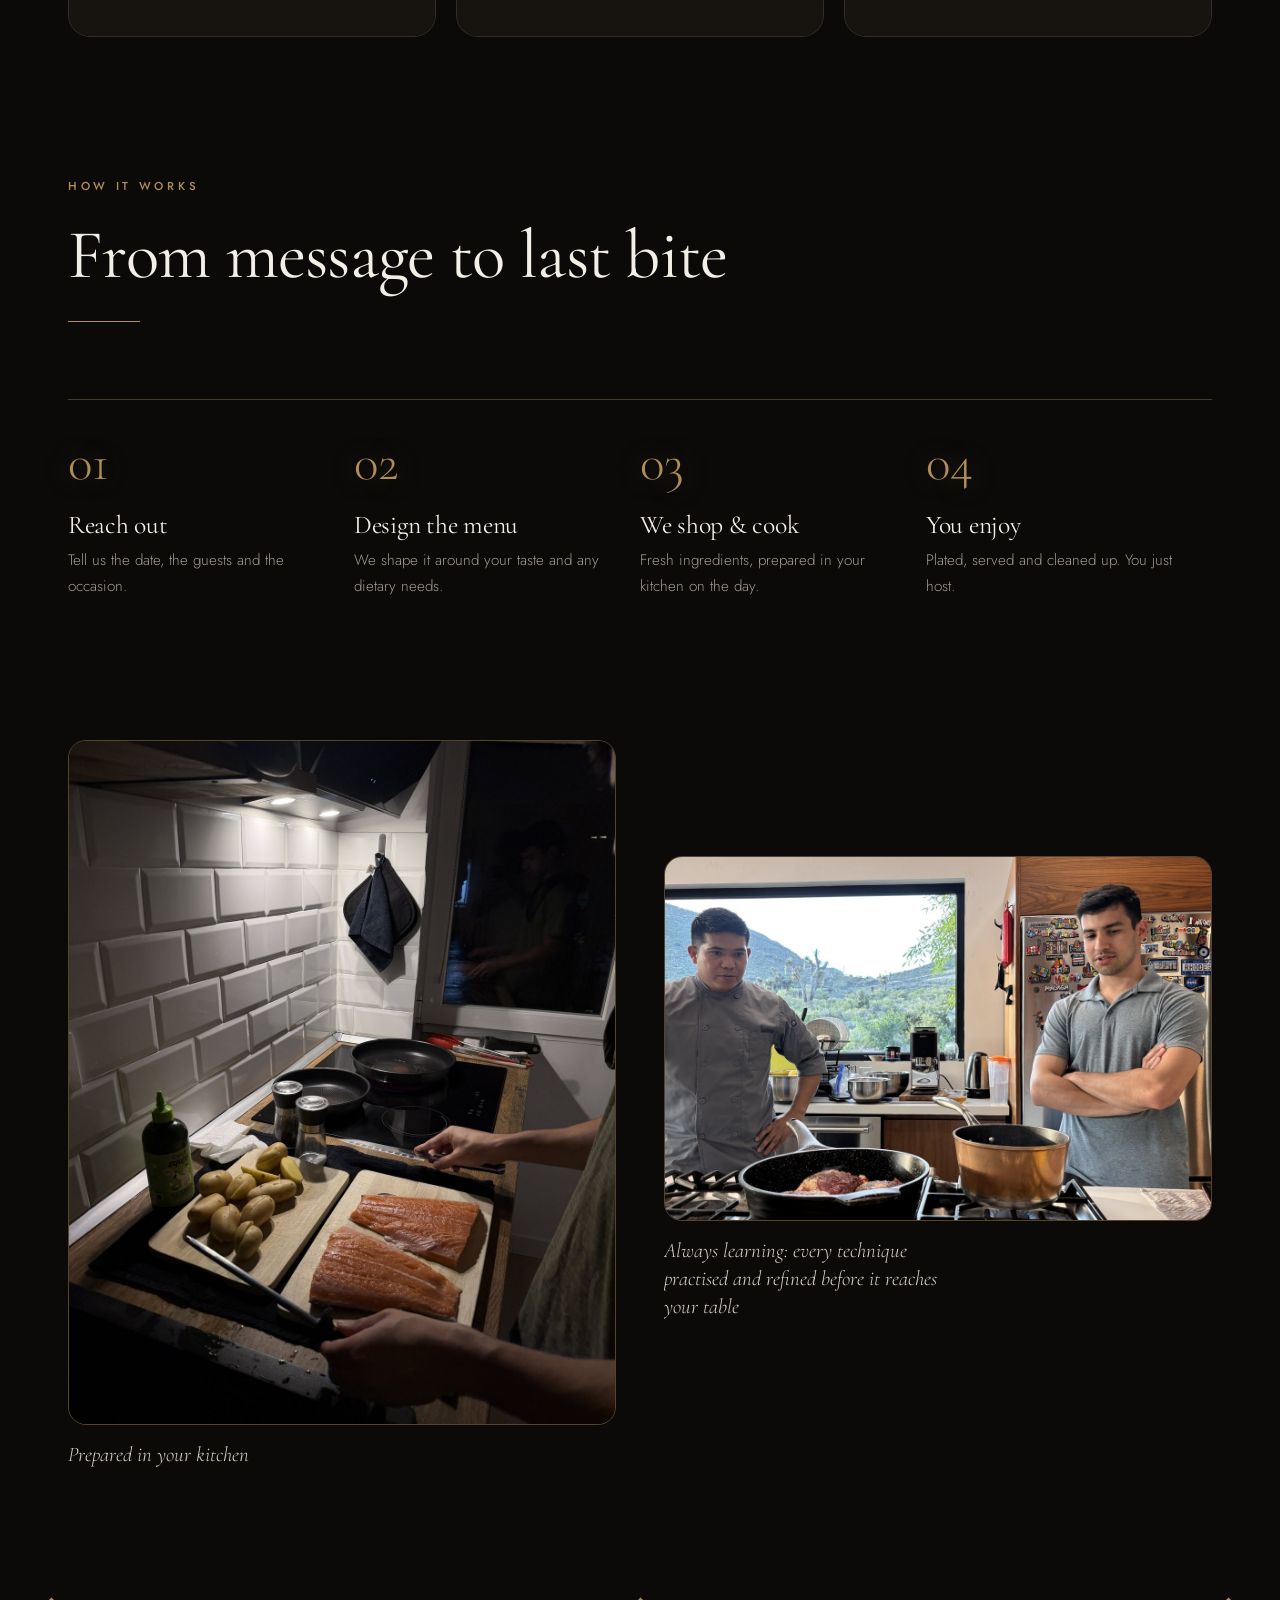
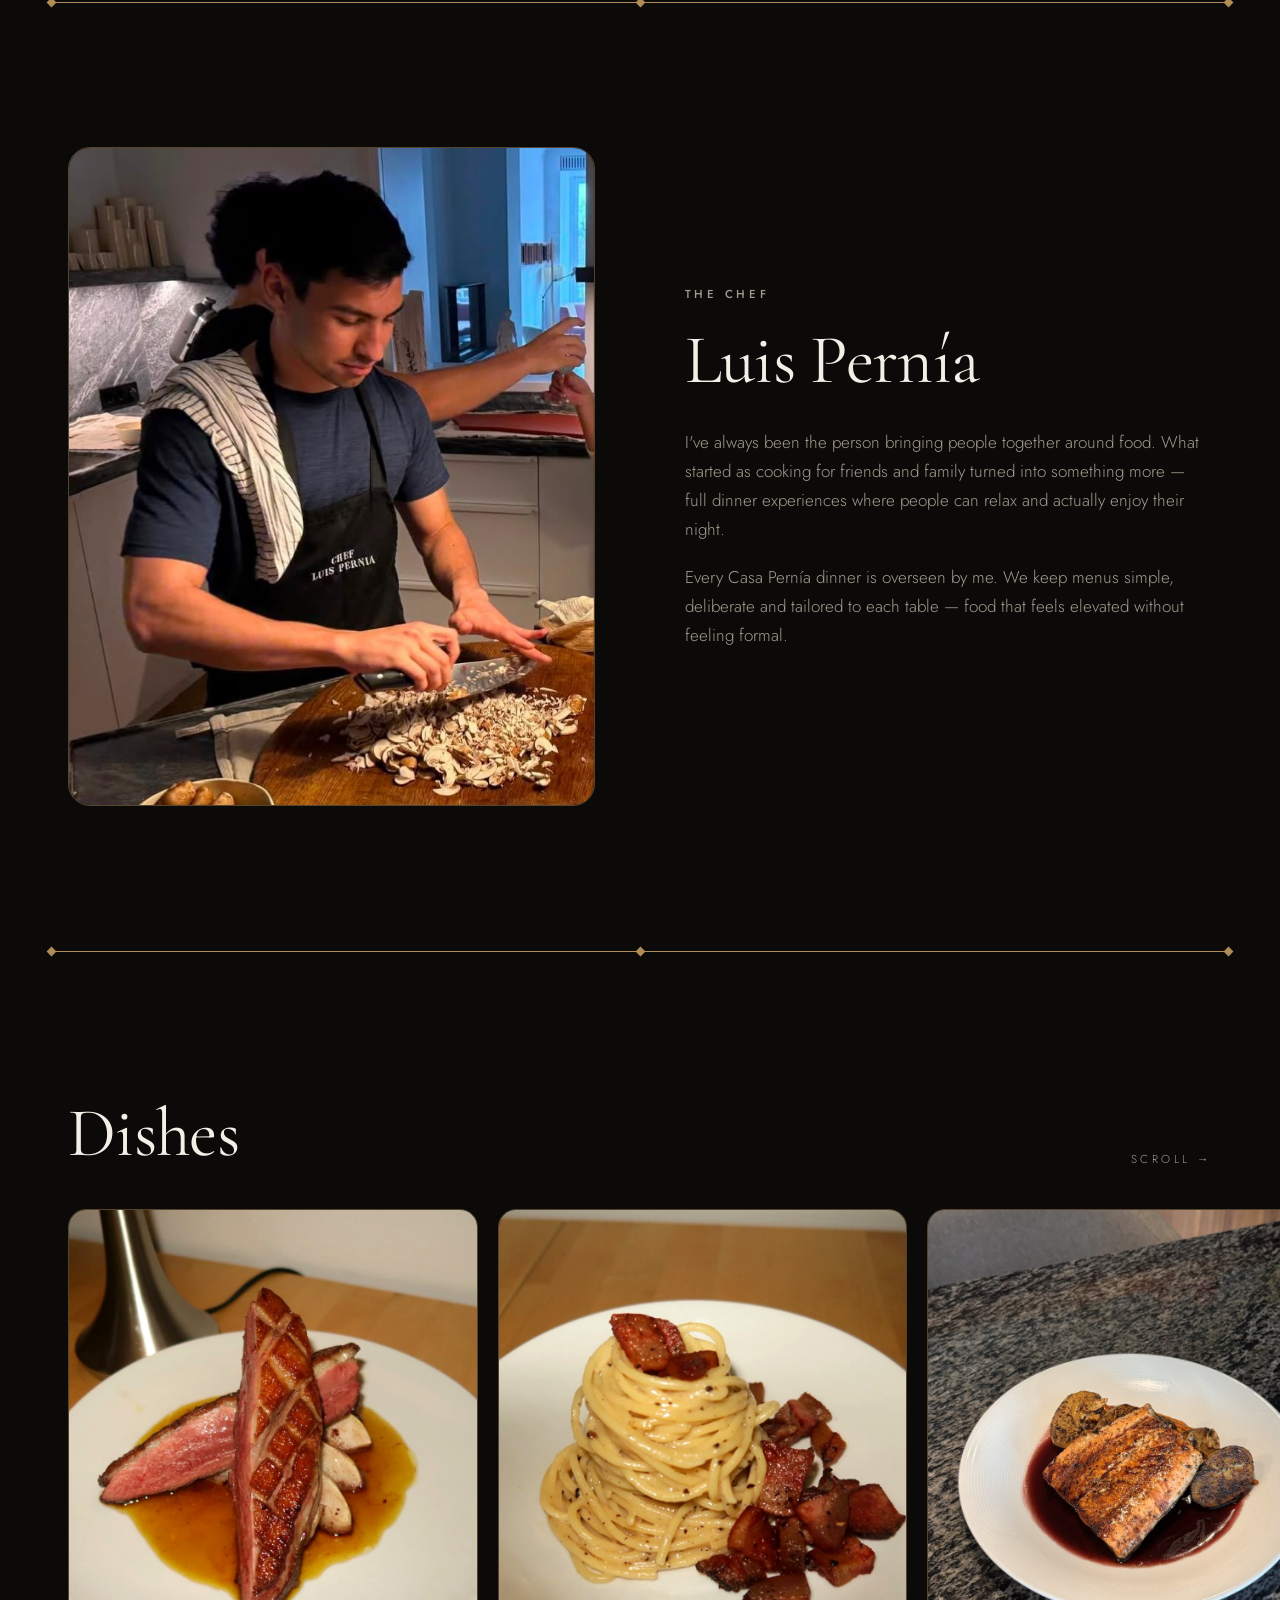
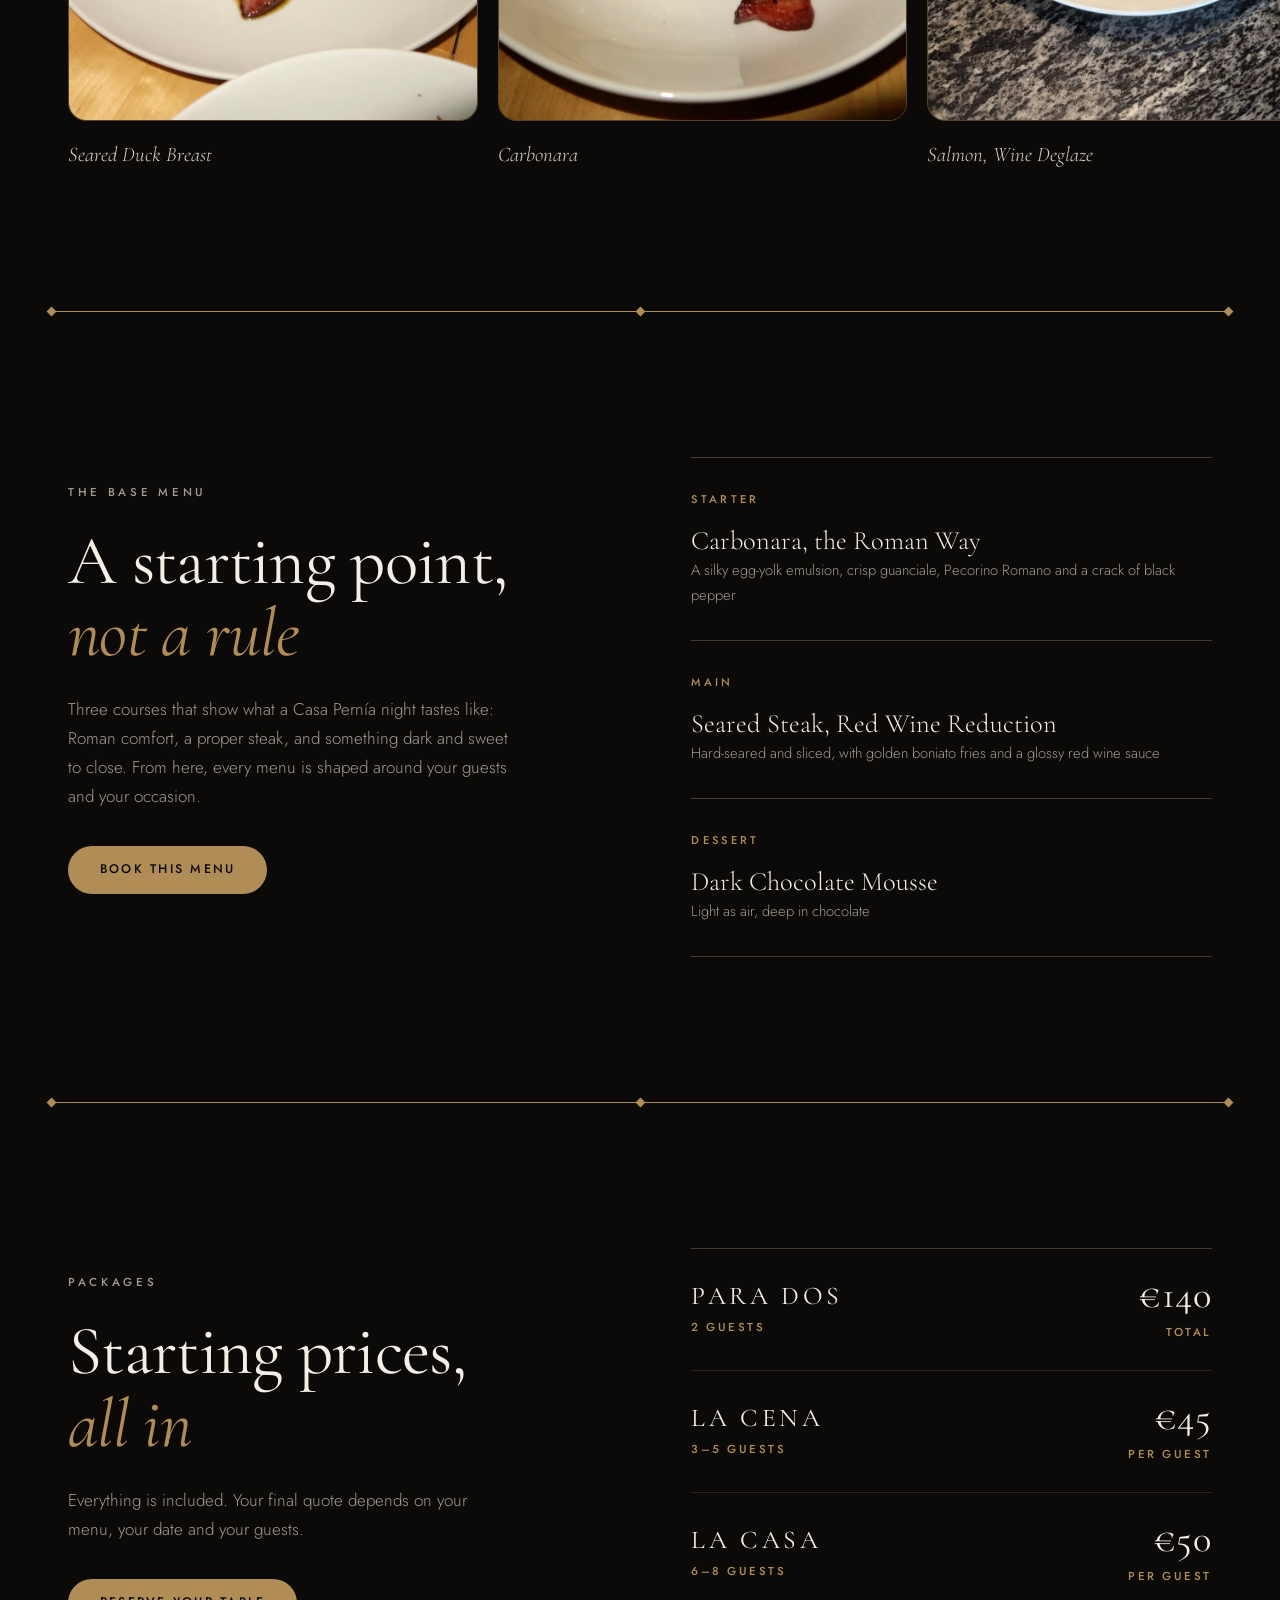
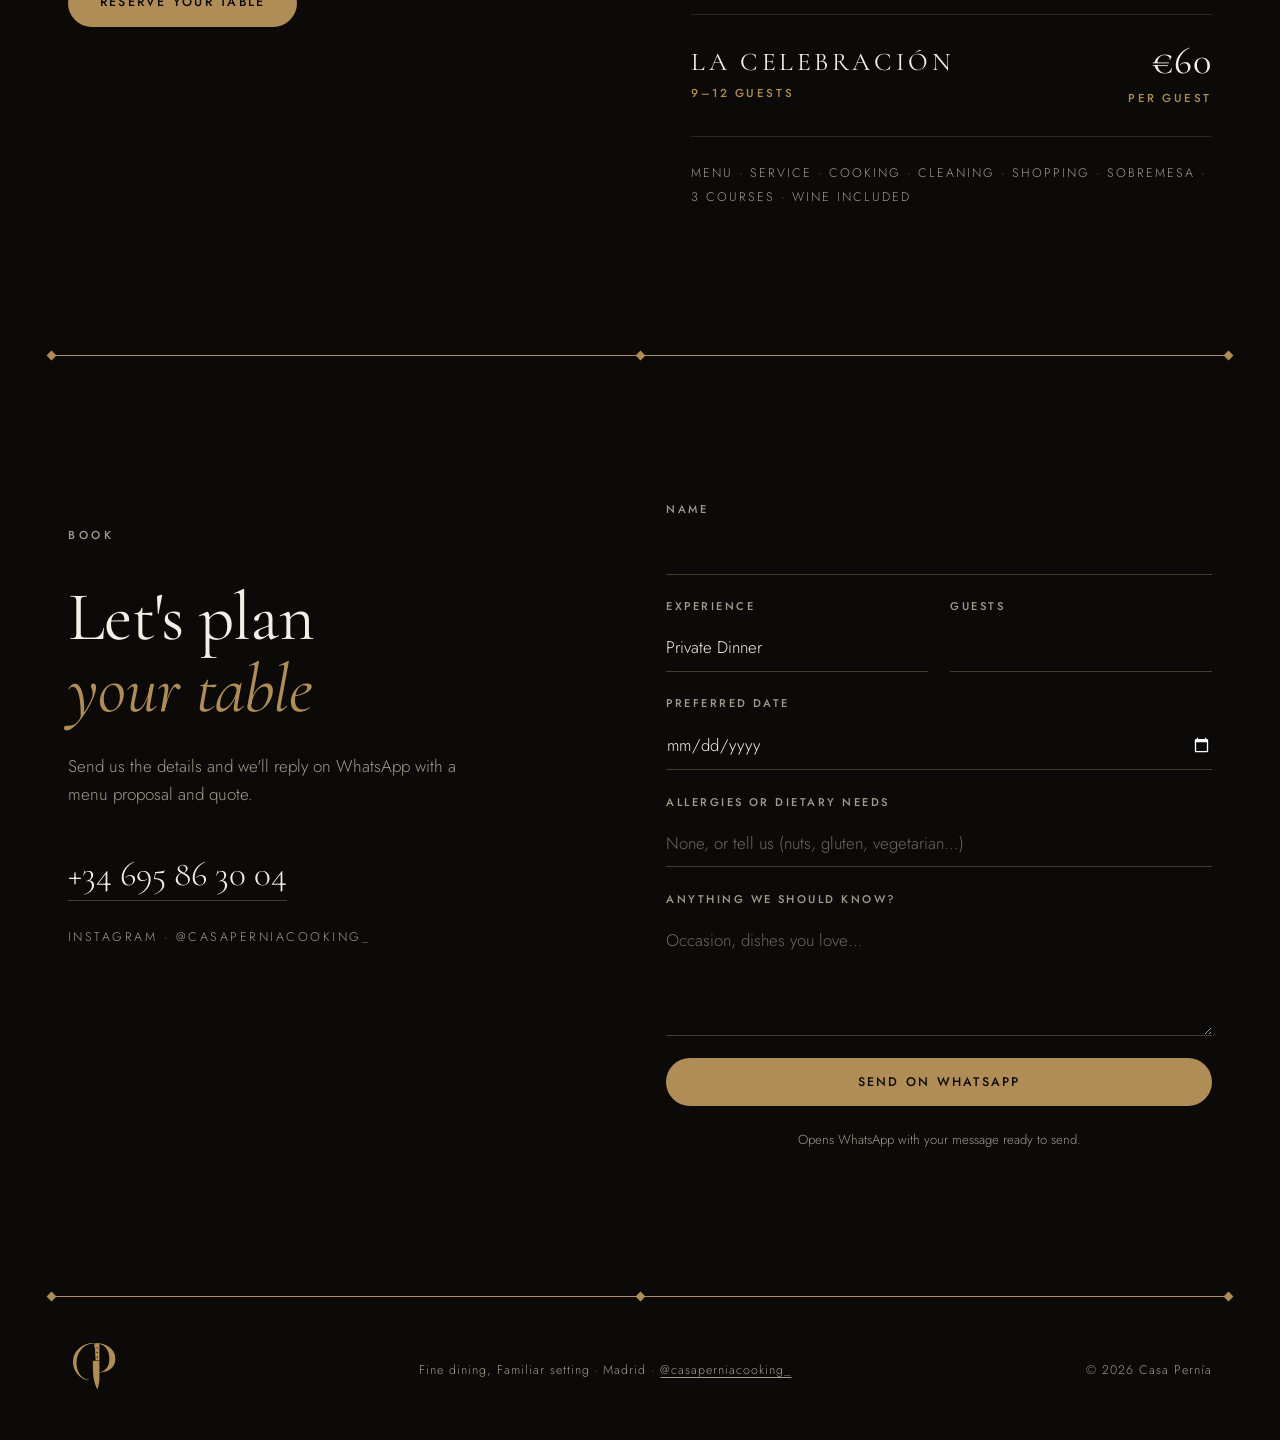
==== commit 513a0f3e: "Dishes: add Salmon, Wine Deglaze Co-Authored-By: Claude Sonnet 5.5 <noreply@anthropic.com> Claude-Se" ====
--- a/index.html
+++ b/index.html
@@ -8,7 +8,7 @@
   <link rel="preconnect" href="https://fonts.googleapis.com" />
   <link rel="preconnect" href="https://fonts.gstatic.com" crossorigin />
   <link href="https://fonts.googleapis.com/css2?family=Cormorant+Garamond:ital,wght@0,300;0,400;0,500;1,300;1,400&family=Jost:wght@300;400;500&display=swap" rel="stylesheet" />
-  <link rel="stylesheet" href="styles.css?v=20261112e" />
+  <link rel="stylesheet" href="styles.css?v=20261112f" />
   <meta name="theme-color" content="#0d0b09" />
   <link rel="icon" type="image/svg+xml" href="images/brand/favicon.svg" />
   <link rel="icon" type="image/png" sizes="32x32" href="images/brand/favicon-32.png" />
@@ -216,6 +216,7 @@
       <div class="work-strip" tabindex="0" aria-label="Photos of recent dishes">
         <figure class="work-item img-reveal"><img src="images/dish-duck-breast.jpg" alt="Seared duck breast with scored crispy skin, sliced pink, over a glossy jus" loading="lazy" /><figcaption>Seared Duck Breast</figcaption></figure>
         <figure class="work-item img-reveal"><img src="images/dish-carbonara-tower.jpg" alt="Spaghetti carbonara twirled into a tall nest with crisp guanciale" loading="lazy" /><figcaption>Carbonara</figcaption></figure>
+        <figure class="work-item img-reveal"><img src="images/dish-salmon-wine-deglaze.jpg" alt="Seared salmon fillet in a red wine reduction with roasted potatoes in a white bowl" loading="lazy" /><figcaption>Salmon, Wine Deglaze</figcaption></figure>
         <figure class="work-item img-reveal"><img src="images/dish-mousse-quenelles.jpg" alt="Two dark chocolate mousse quenelles dusted with sugar and grated chocolate" loading="lazy" /><figcaption>Chocolate Mousse Quenelles</figcaption></figure>
         <figure class="work-item img-reveal"><img src="images/dish-duck.jpg" alt="Reverse-seared duck leg with potatoes in a saffron-orange sauce" loading="lazy" /><figcaption>Reverse-Seared Duck</figcaption></figure>
         <figure class="work-item img-reveal"><img src="images/dish-octopus.jpg" alt="Crispy fried octopus over guacamole" loading="lazy" /><figcaption>Crispy Octopus</figcaption></figure>
@@ -358,6 +359,6 @@
     </div>
   </footer>
 
-  <script src="script.js?v=20261112e"></script>
+  <script src="script.js?v=20261112f"></script>
 </body>
 </html>
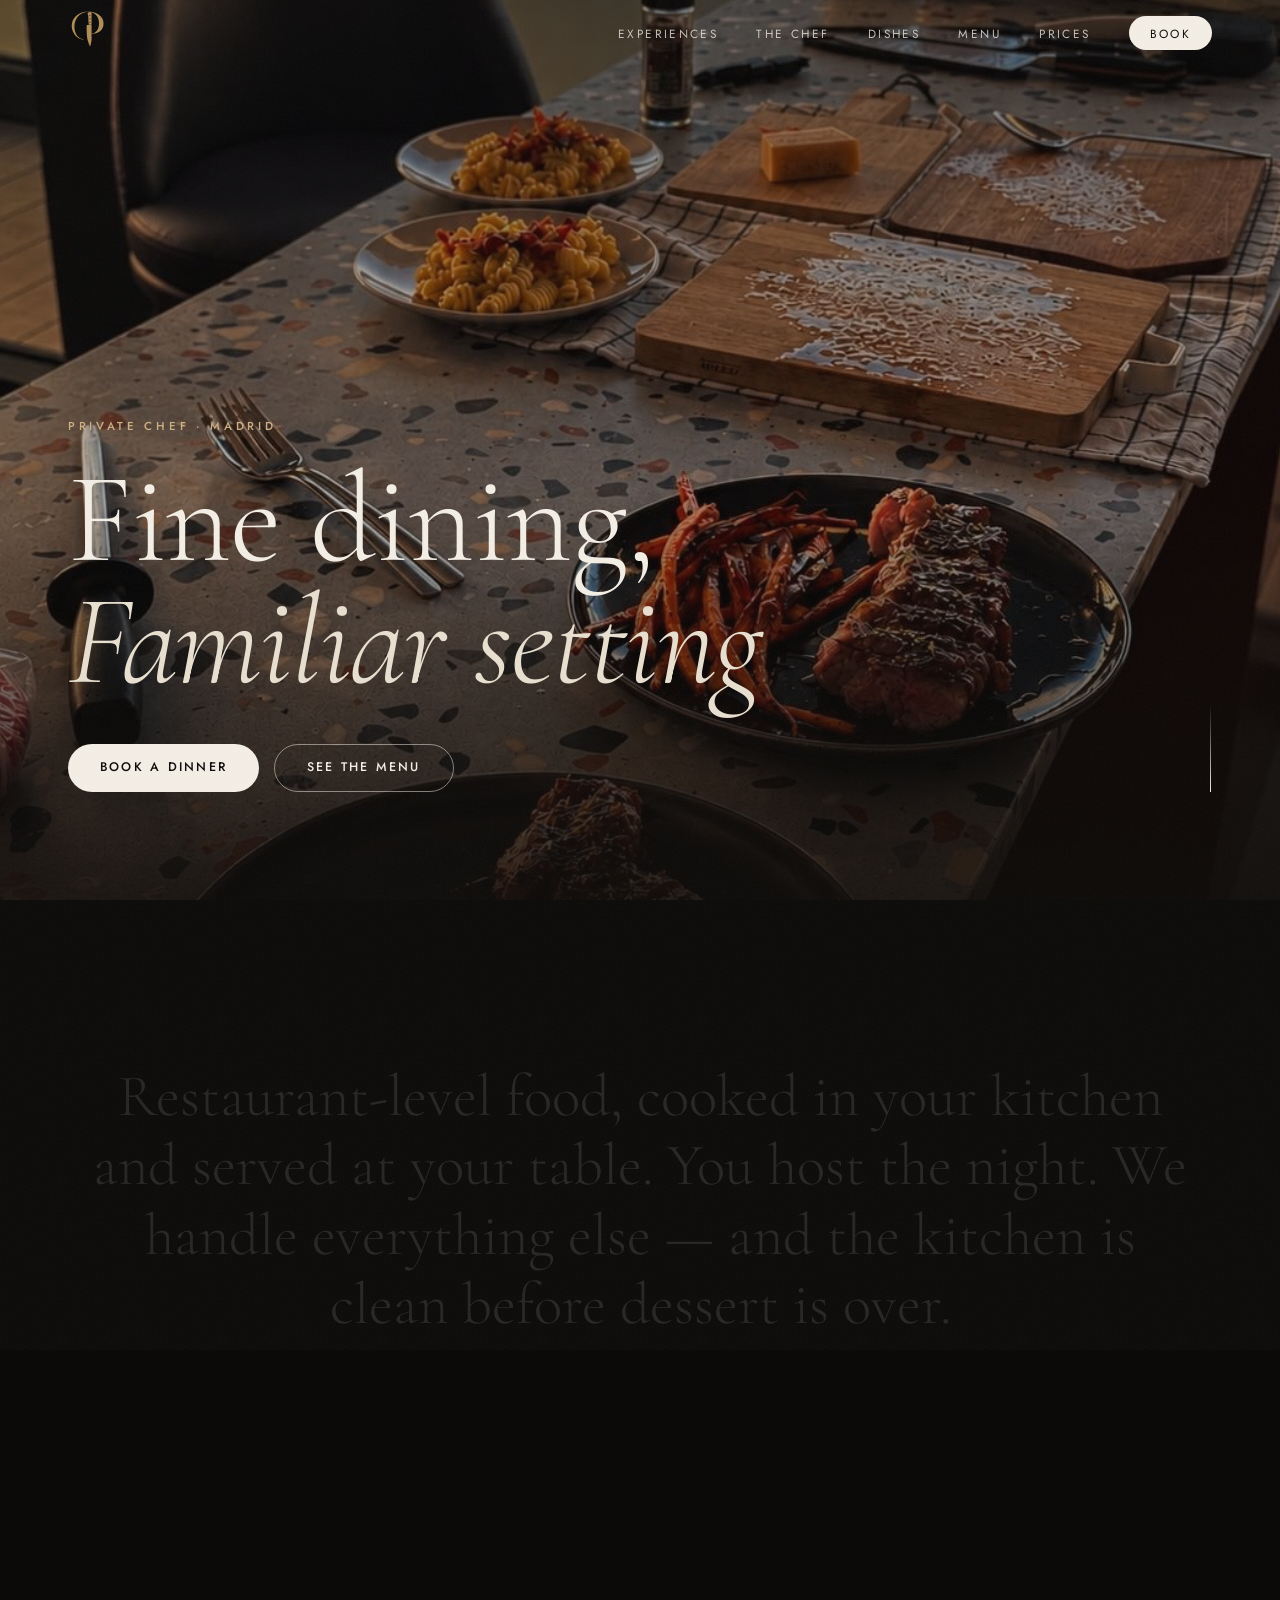
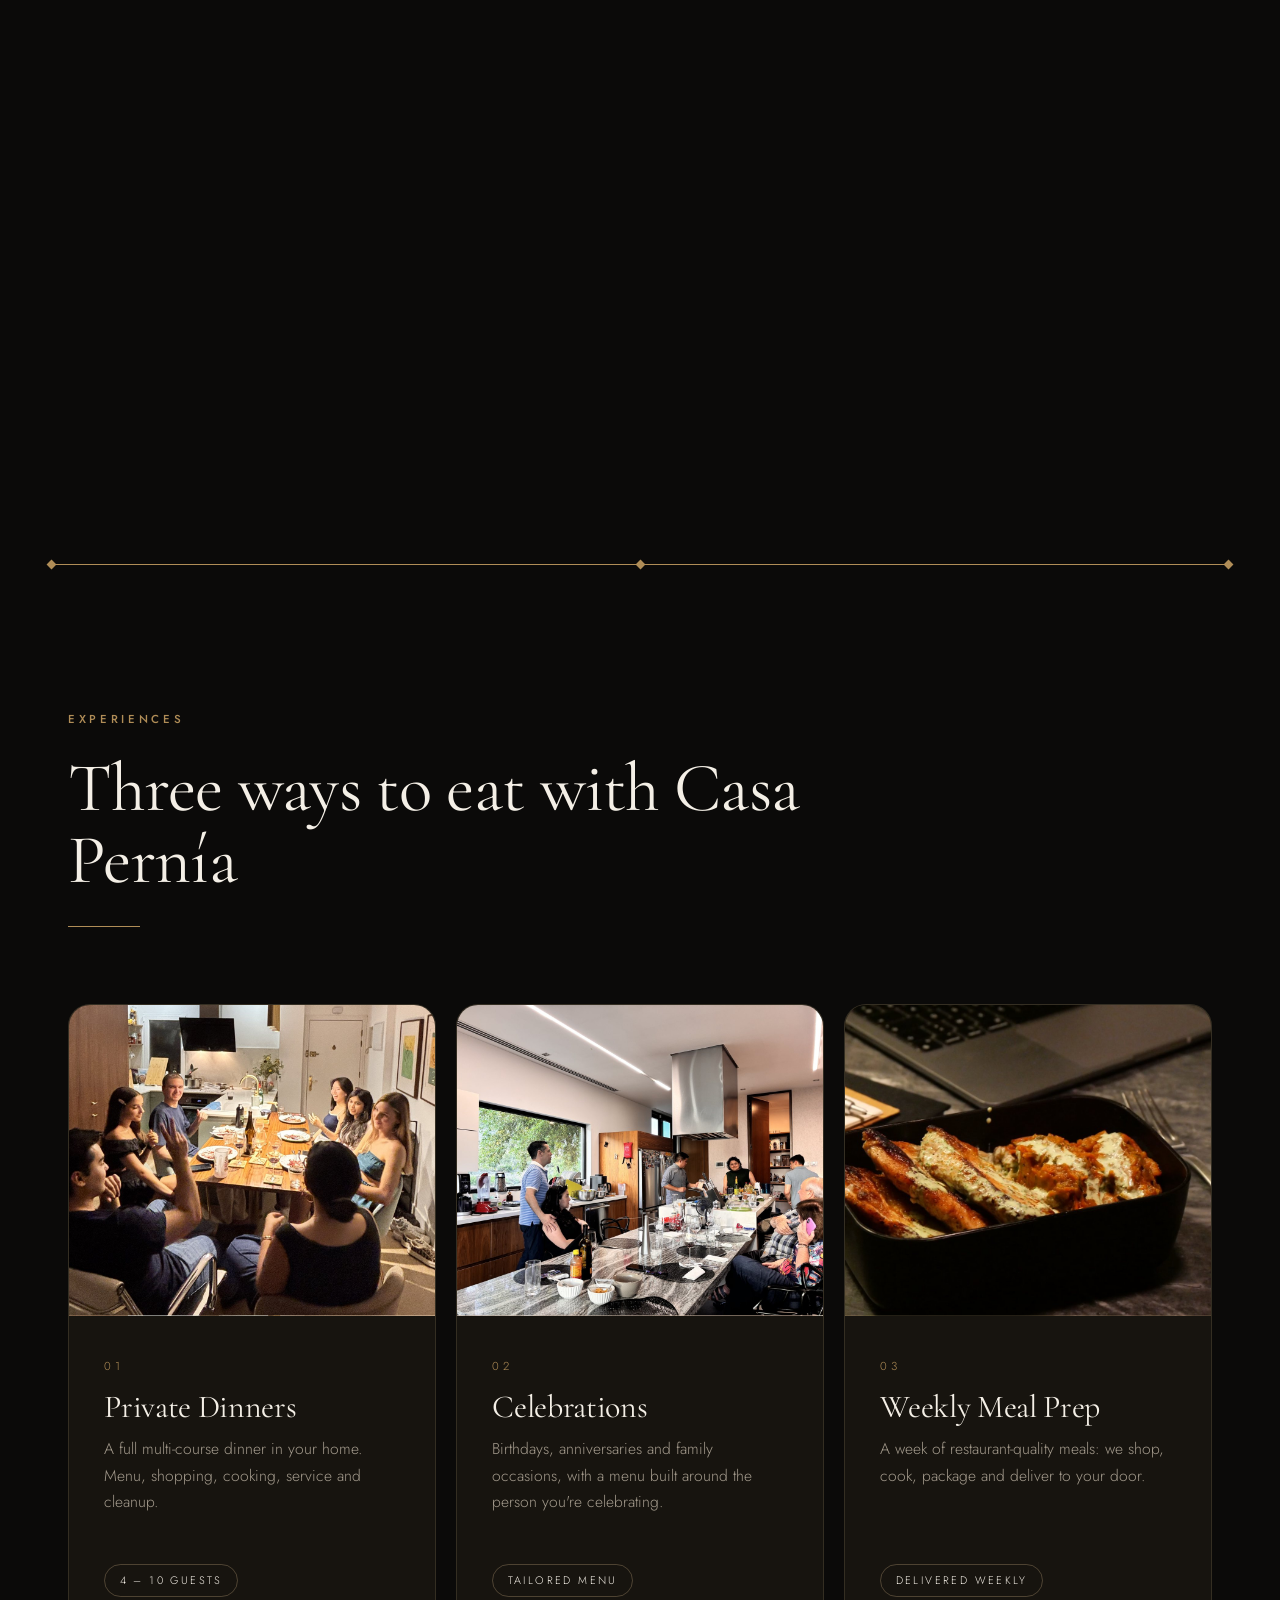
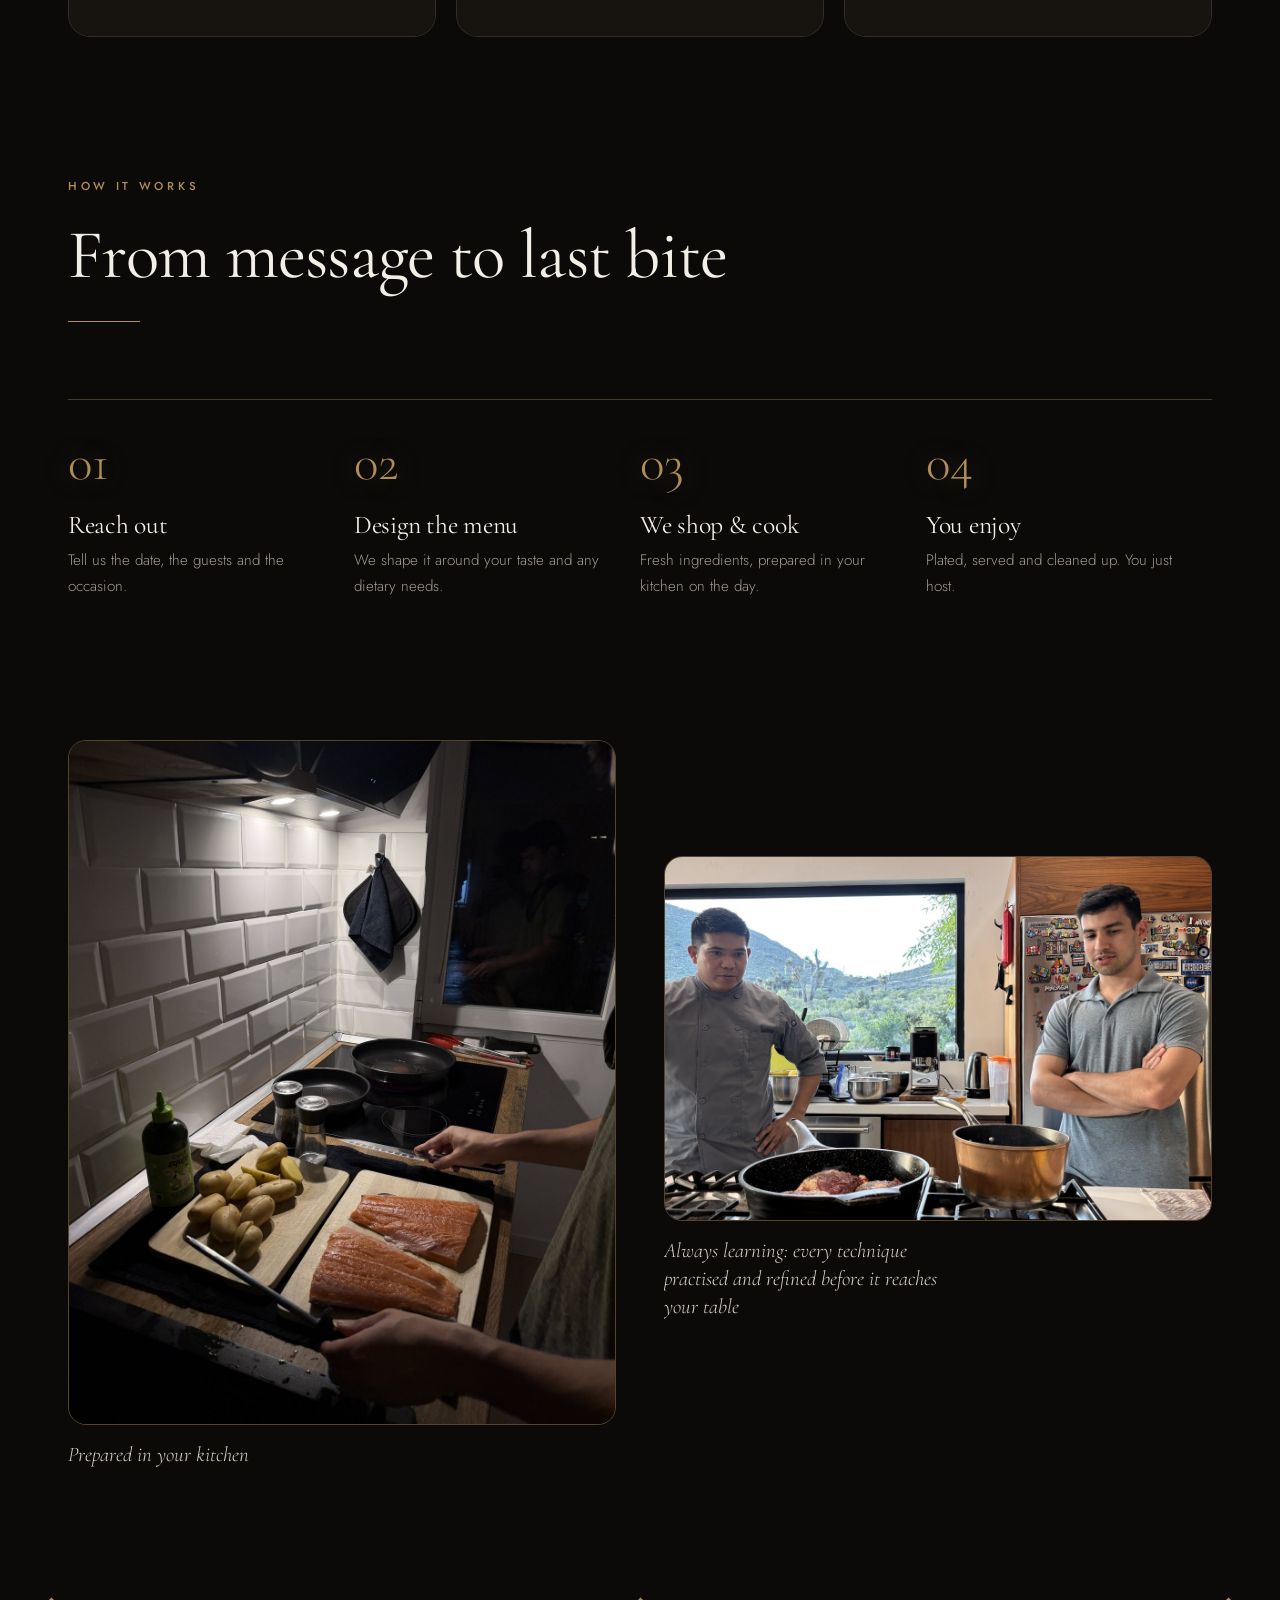
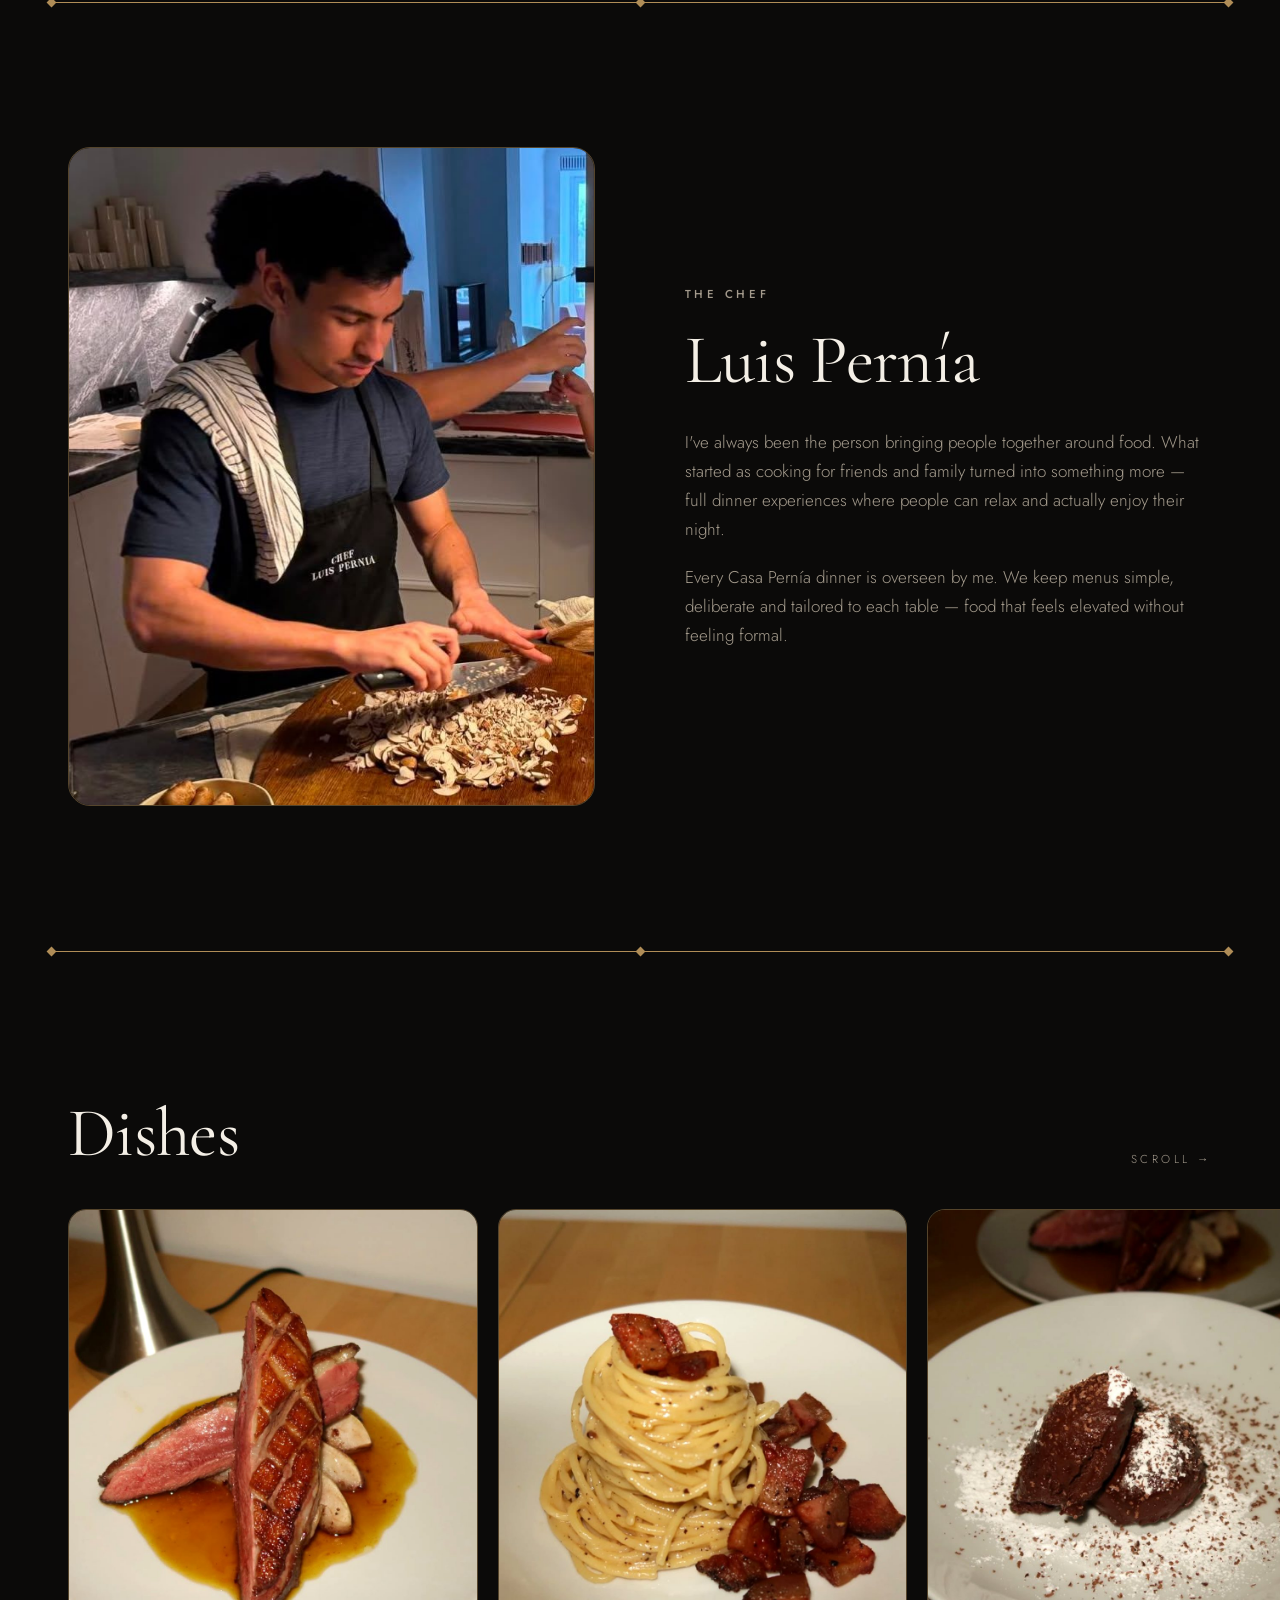
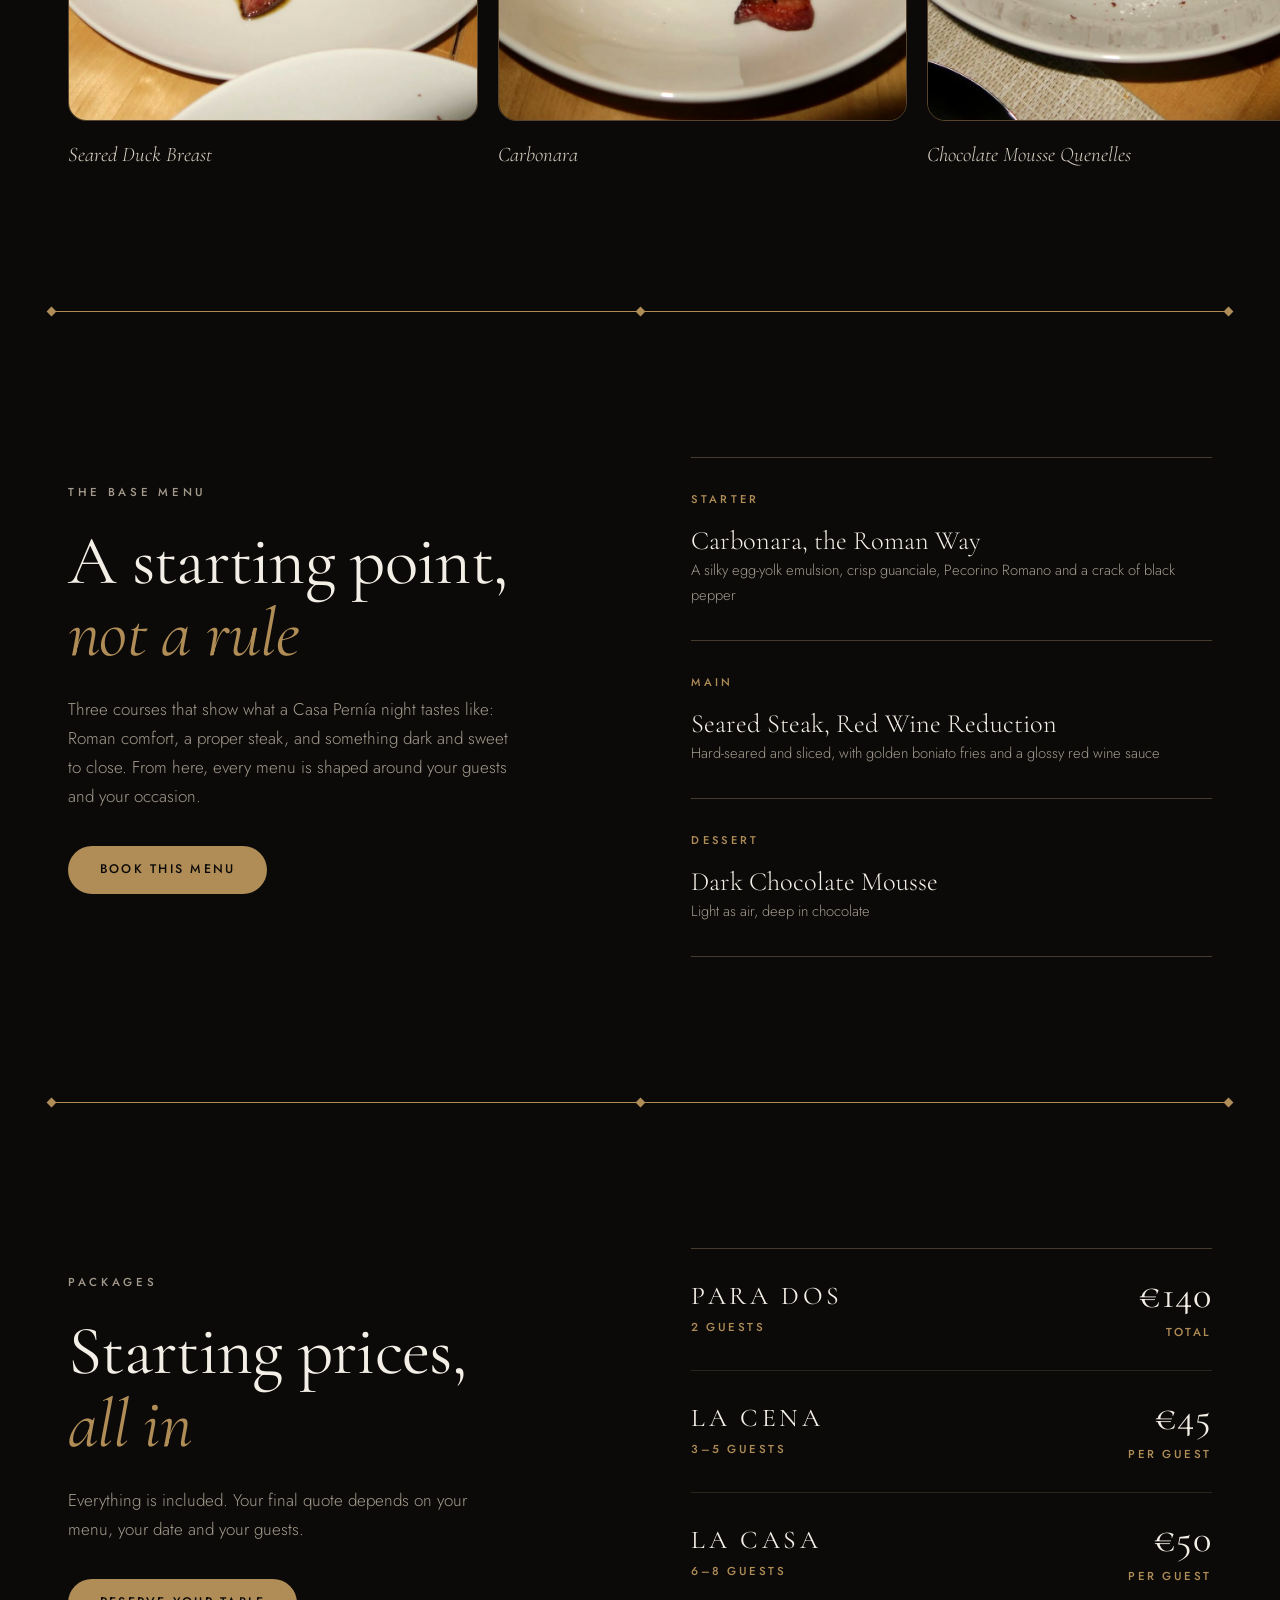
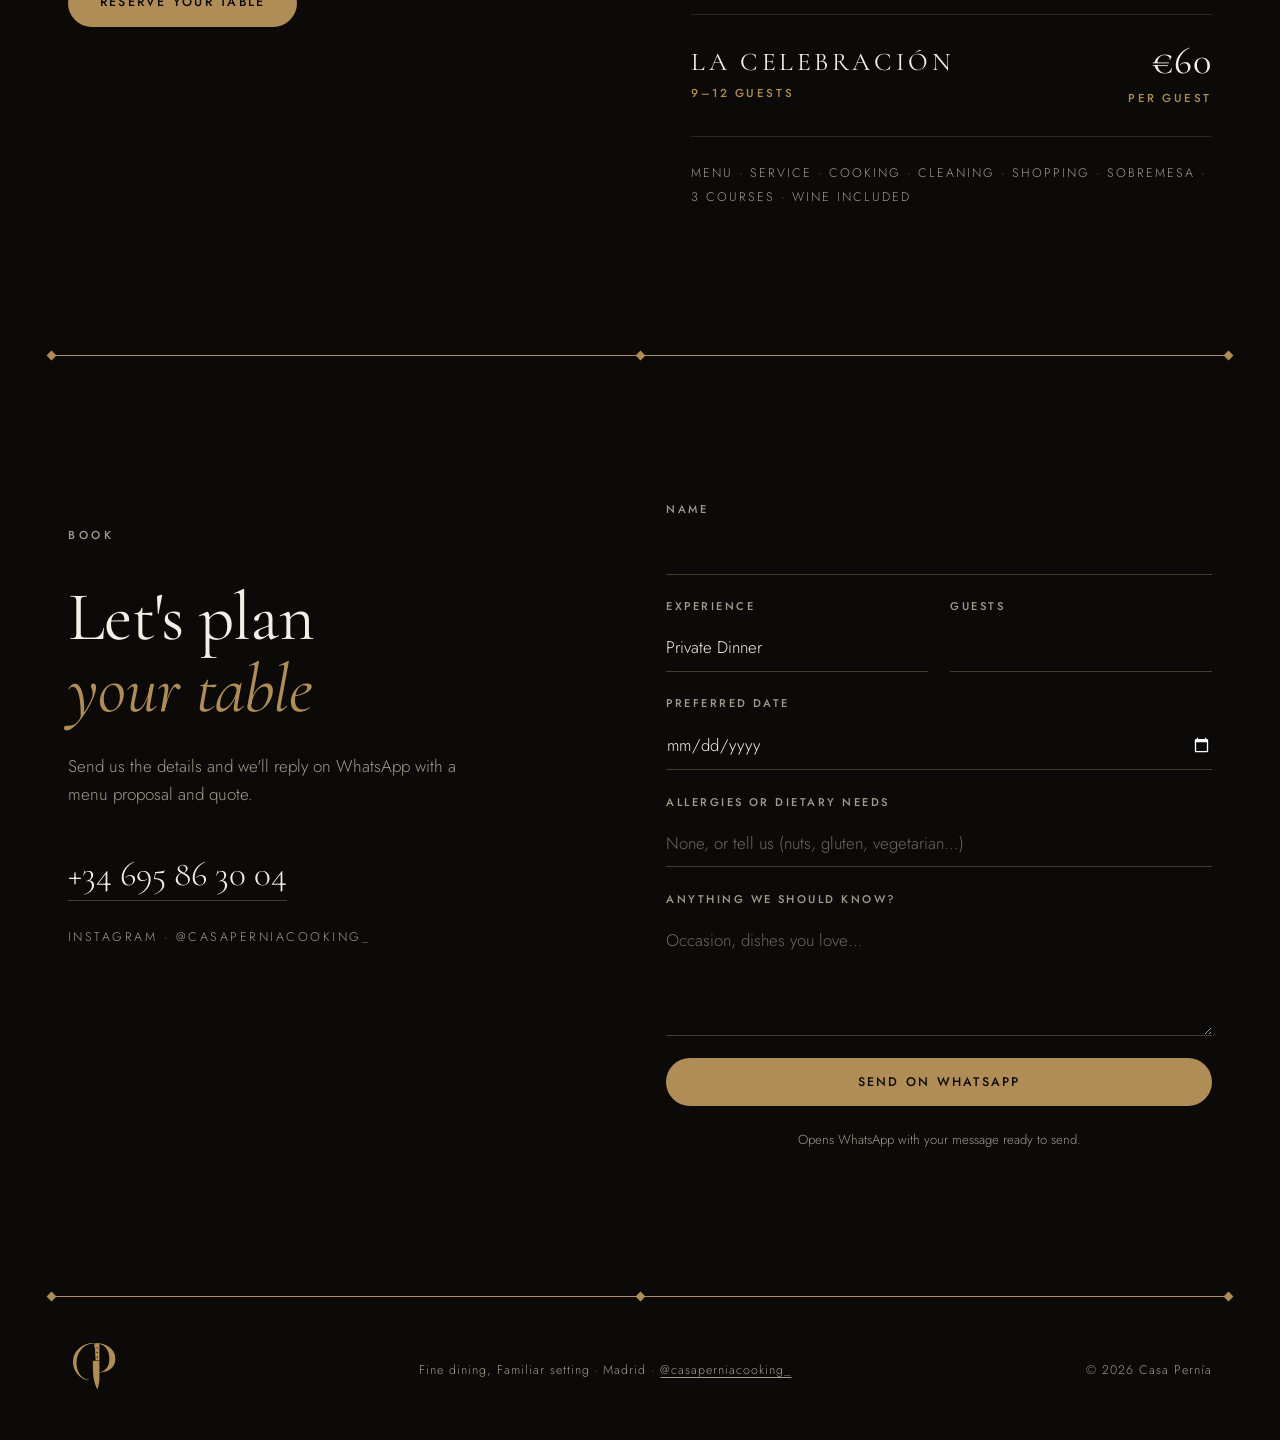
==== commit e6e8d265: "Dishes: move Salmon, Wine Deglaze next to Reverse-Seared Duck Co-Authored-By: Claude Sonnet 5.5 <nor" ====
--- a/index.html
+++ b/index.html
@@ -8,7 +8,7 @@
   <link rel="preconnect" href="https://fonts.googleapis.com" />
   <link rel="preconnect" href="https://fonts.gstatic.com" crossorigin />
   <link href="https://fonts.googleapis.com/css2?family=Cormorant+Garamond:ital,wght@0,300;0,400;0,500;1,300;1,400&family=Jost:wght@300;400;500&display=swap" rel="stylesheet" />
-  <link rel="stylesheet" href="styles.css?v=20261112f" />
+  <link rel="stylesheet" href="styles.css?v=20261112g" />
   <meta name="theme-color" content="#0d0b09" />
   <link rel="icon" type="image/svg+xml" href="images/brand/favicon.svg" />
   <link rel="icon" type="image/png" sizes="32x32" href="images/brand/favicon-32.png" />
@@ -216,9 +216,9 @@
       <div class="work-strip" tabindex="0" aria-label="Photos of recent dishes">
         <figure class="work-item img-reveal"><img src="images/dish-duck-breast.jpg" alt="Seared duck breast with scored crispy skin, sliced pink, over a glossy jus" loading="lazy" /><figcaption>Seared Duck Breast</figcaption></figure>
         <figure class="work-item img-reveal"><img src="images/dish-carbonara-tower.jpg" alt="Spaghetti carbonara twirled into a tall nest with crisp guanciale" loading="lazy" /><figcaption>Carbonara</figcaption></figure>
-        <figure class="work-item img-reveal"><img src="images/dish-salmon-wine-deglaze.jpg" alt="Seared salmon fillet in a red wine reduction with roasted potatoes in a white bowl" loading="lazy" /><figcaption>Salmon, Wine Deglaze</figcaption></figure>
         <figure class="work-item img-reveal"><img src="images/dish-mousse-quenelles.jpg" alt="Two dark chocolate mousse quenelles dusted with sugar and grated chocolate" loading="lazy" /><figcaption>Chocolate Mousse Quenelles</figcaption></figure>
         <figure class="work-item img-reveal"><img src="images/dish-duck.jpg" alt="Reverse-seared duck leg with potatoes in a saffron-orange sauce" loading="lazy" /><figcaption>Reverse-Seared Duck</figcaption></figure>
+        <figure class="work-item img-reveal"><img src="images/dish-salmon-wine-deglaze.jpg" alt="Seared salmon fillet in a red wine reduction with roasted potatoes in a white bowl" loading="lazy" /><figcaption>Salmon, Wine Deglaze</figcaption></figure>
         <figure class="work-item img-reveal"><img src="images/dish-octopus.jpg" alt="Crispy fried octopus over guacamole" loading="lazy" /><figcaption>Crispy Octopus</figcaption></figure>
         <figure class="work-item img-reveal"><img src="images/dish-entrada-mexicana.jpg" alt="Queso fundido with mushrooms in cast-iron skillets, ribeye chicharrón over guacamole, totopos and tortillas" loading="lazy" /><figcaption>Entrada Mexicana</figcaption></figure>
         <figure class="work-item img-reveal"><img src="images/dish-shrimp-shell.jpg" alt="Shrimp in a sauce made from their own shells" loading="lazy" /><figcaption>Shrimp in Shell Sauce</figcaption></figure>
@@ -359,6 +359,6 @@
     </div>
   </footer>
 
-  <script src="script.js?v=20261112f"></script>
+  <script src="script.js?v=20261112g"></script>
 </body>
 </html>
